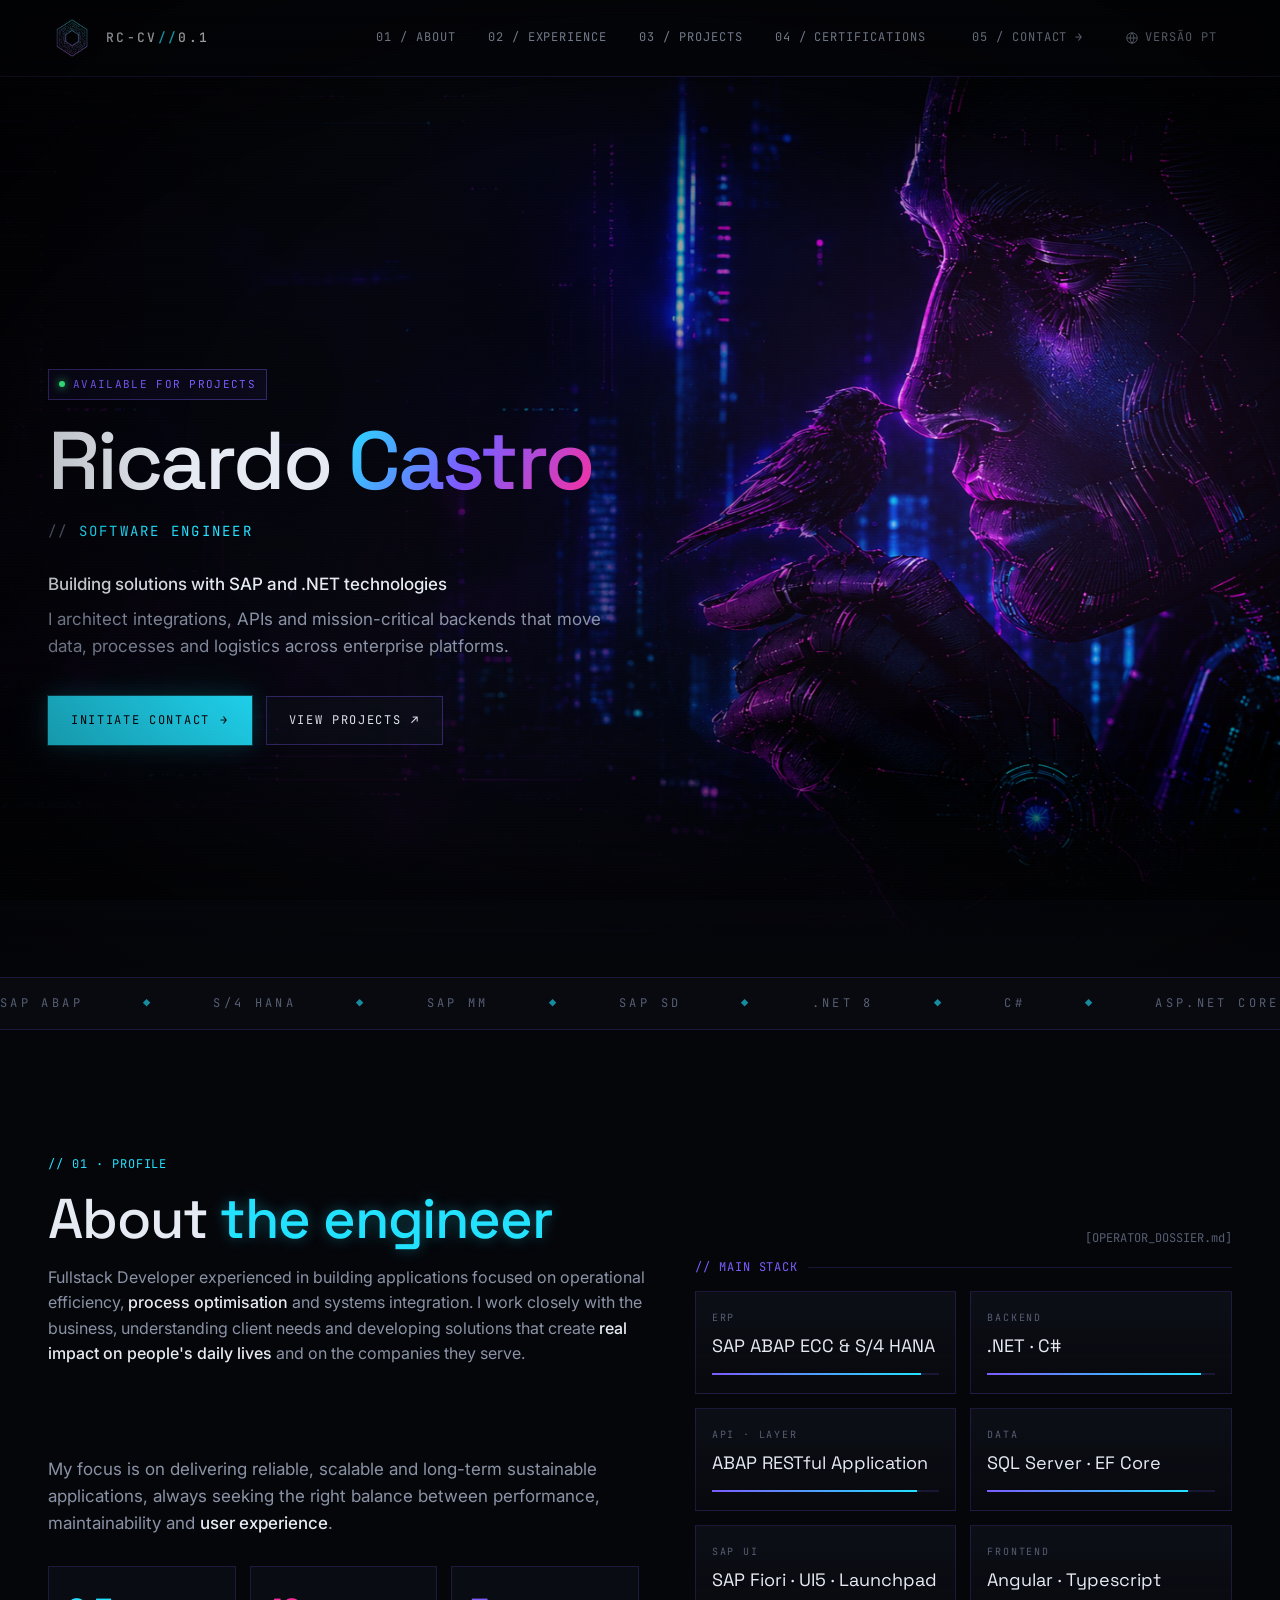
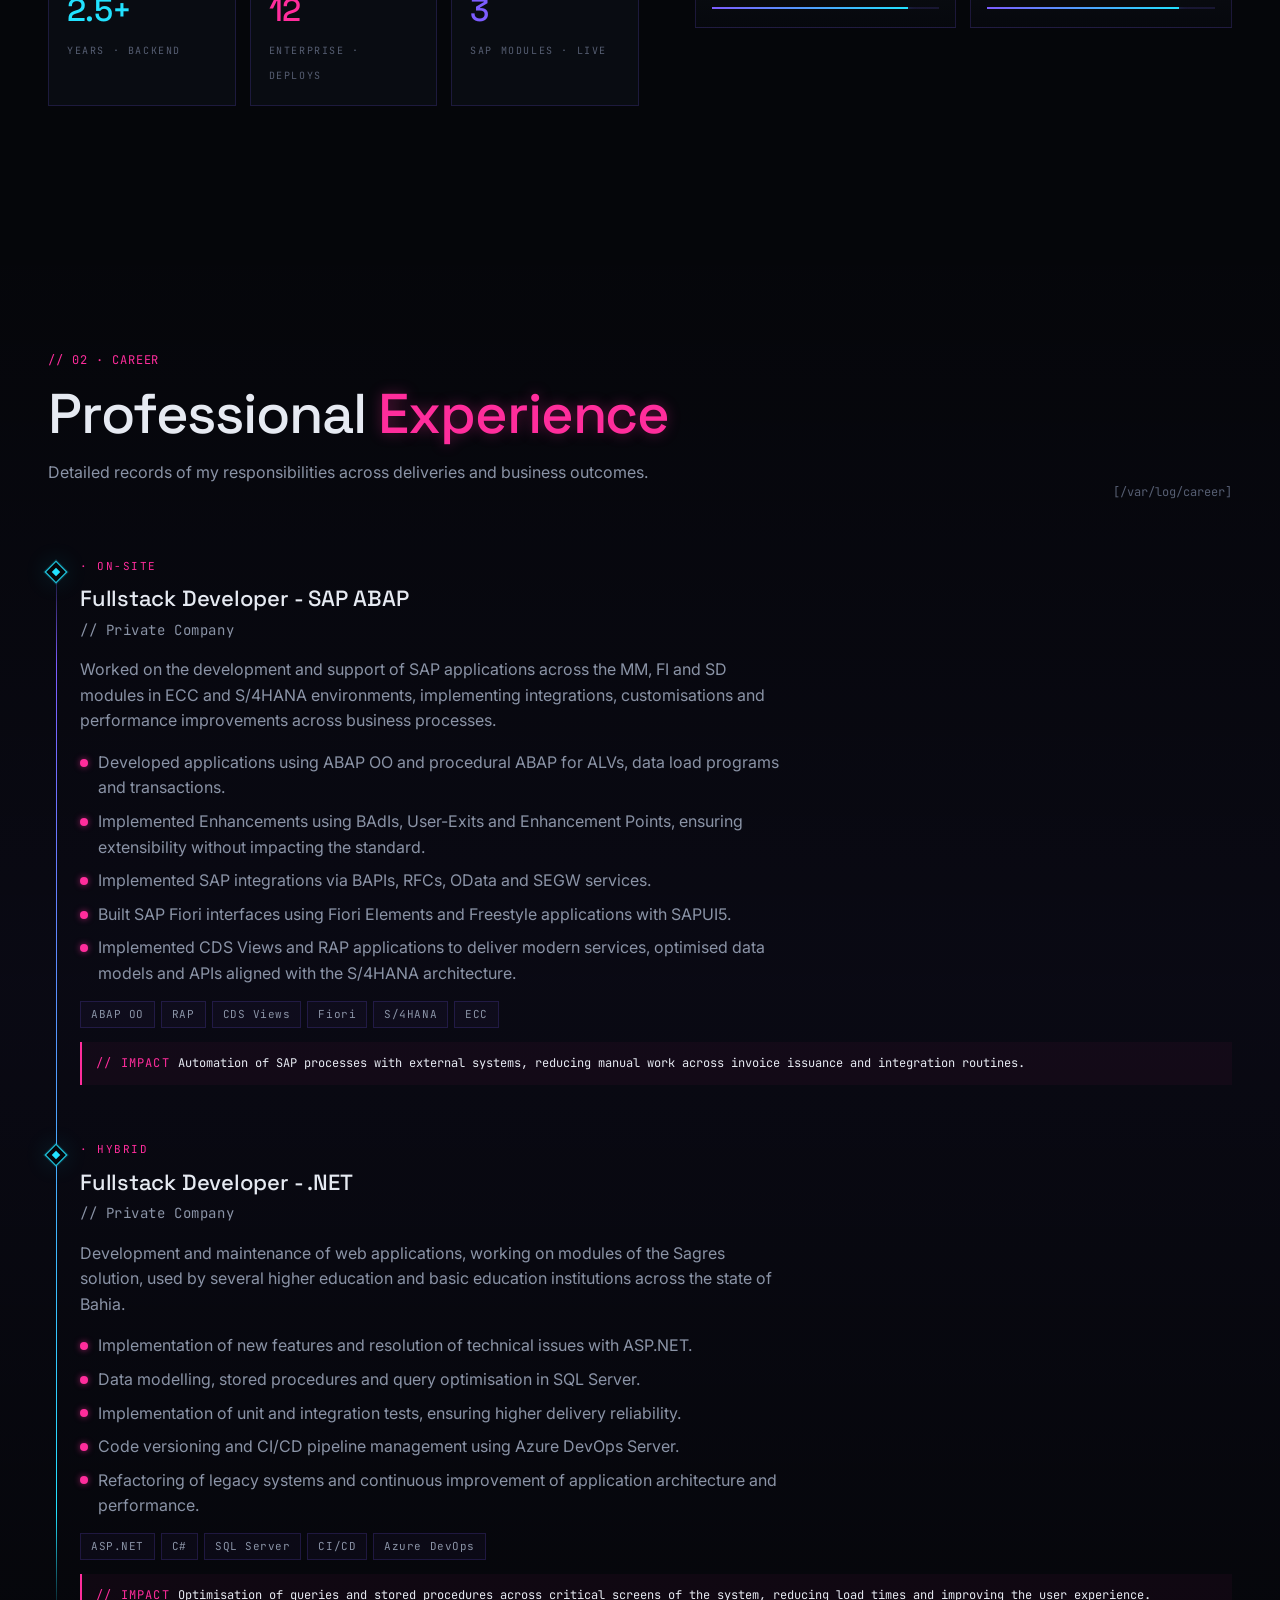
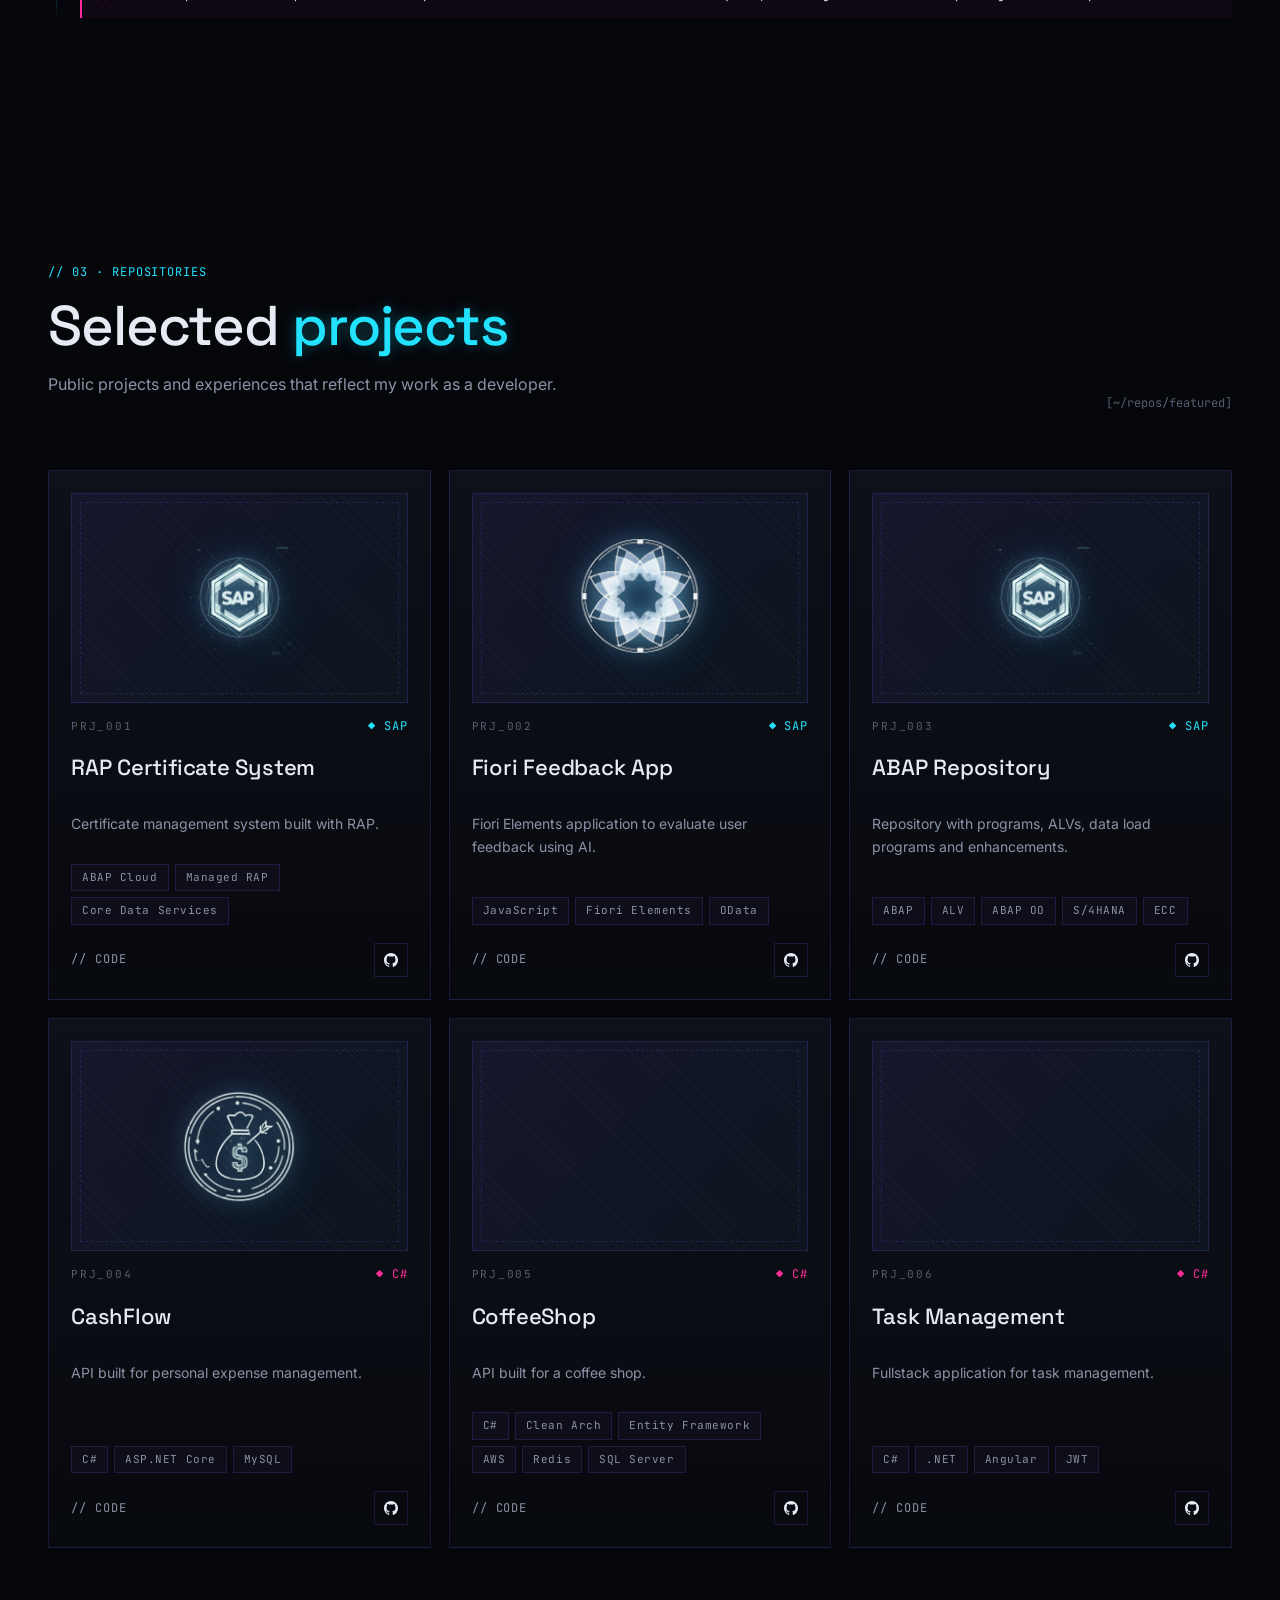
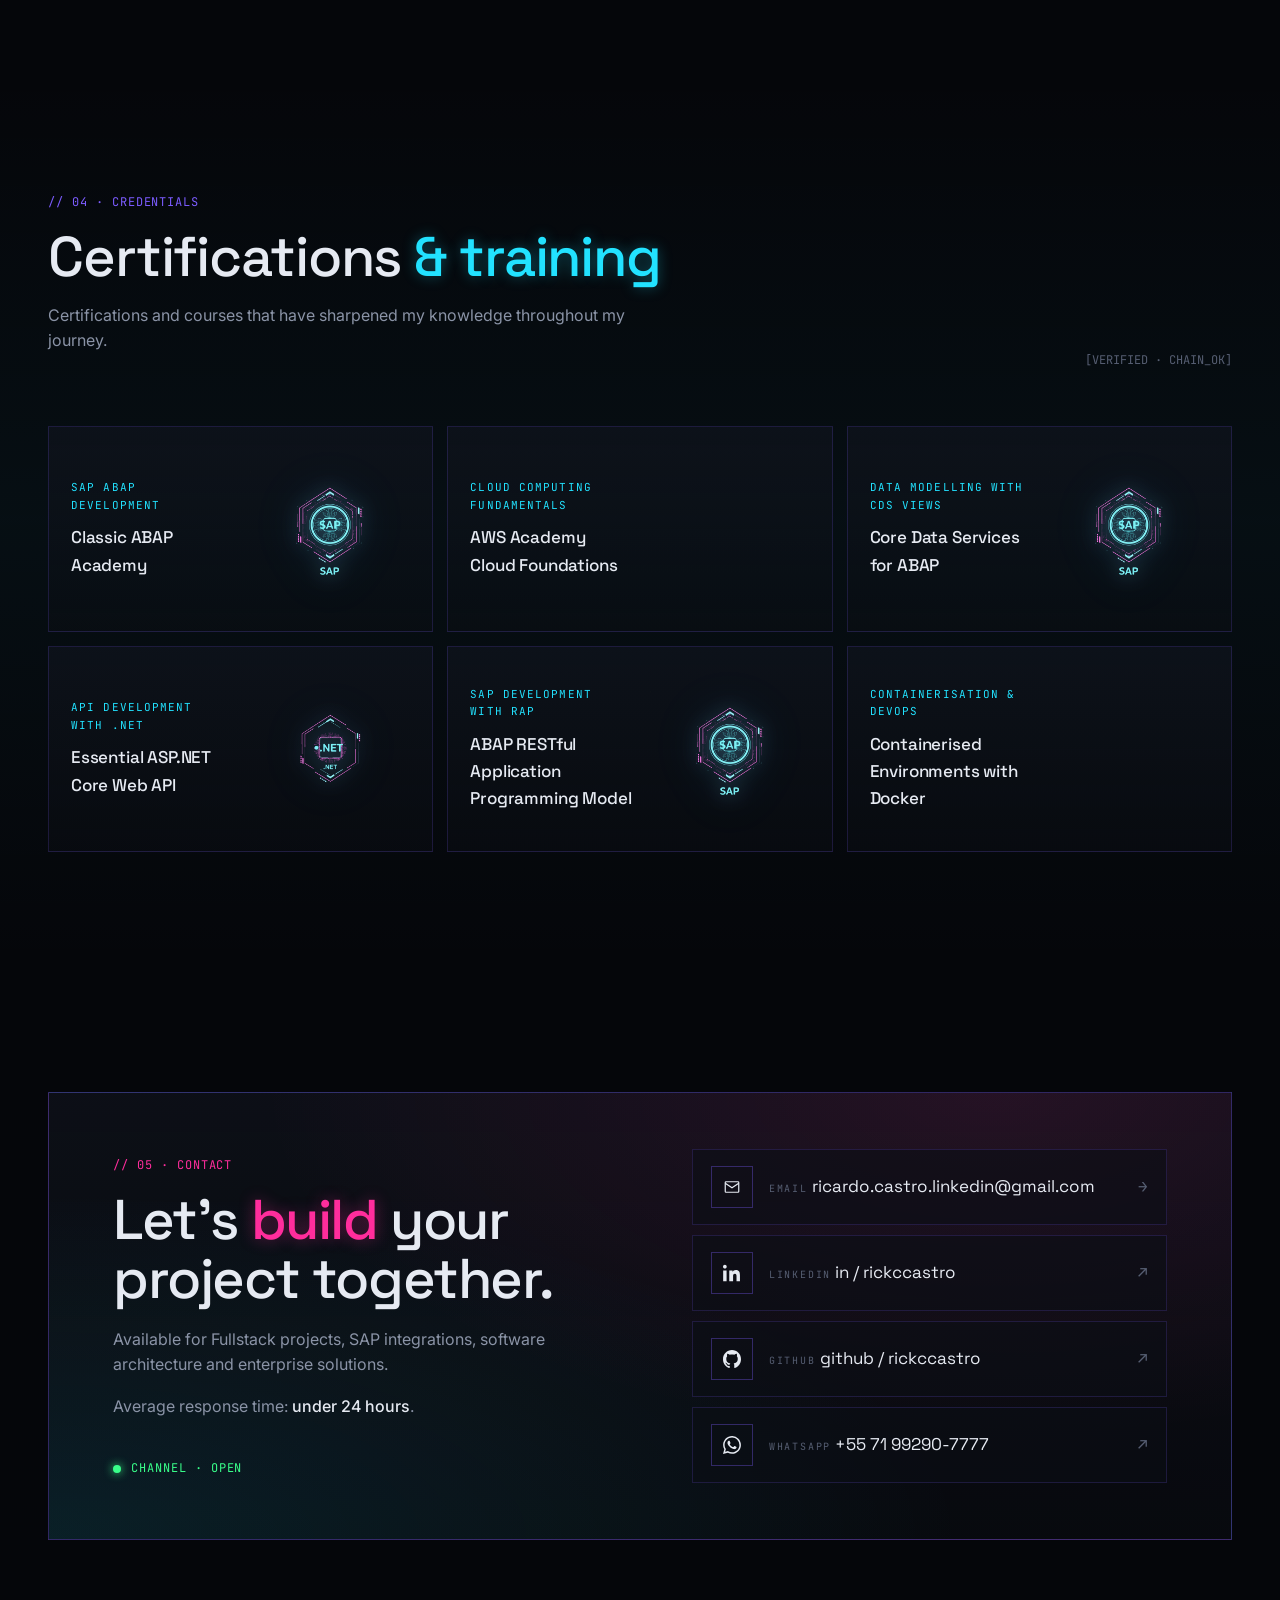
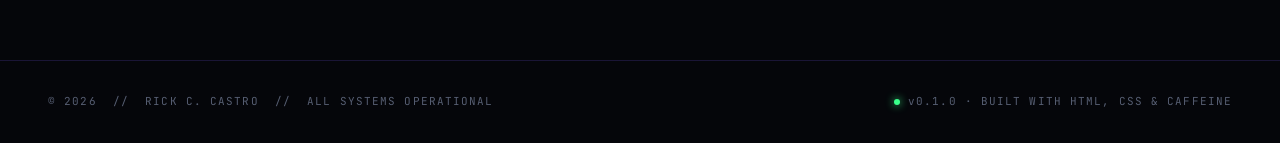
==== index-en.html @ bea8e2df "feat: novo curriculo com thema cyber" ====
<!doctype html>
<html lang="en">
  <head>
    <meta charset="utf-8" />
    <meta
      name="viewport"
      content="width=device-width, initial-scale=1, viewport-fit=cover"
    />
    <title>Ricardo Castro</title>
    <meta
      name="description"
      content="Software Engineer specialised in SAP systems and .NET projects"
    />

    <link rel="preconnect" href="https://fonts.googleapis.com" />
    <link rel="preconnect" href="https://fonts.gstatic.com" crossorigin />
    <link
      href="https://fonts.googleapis.com/css2?family=Space+Grotesk:wght@300;400;500;600;700&family=JetBrains+Mono:wght@300;400;500;600&family=Inter:wght@300;400;500;600&display=swap"
      rel="stylesheet"
    />

    <link rel="stylesheet" href="styles.css" />
  </head>
  <body>
    <!-- ========== BOOT OVERLAY ========== -->
    <div class="boot" id="boot" aria-hidden="true">
      <div class="boot__box">
        <div>
          SYS // INITIALISING TERMINAL
          <span style="color: var(--green)">●</span>
        </div>
        <div class="boot__bar"></div>
        <div class="boot__lines">
          <div><span>OK</span> &nbsp; loading runtime…</div>
          <div><span>OK</span> &nbsp; mounting interface…</div>
          <div><span>OK</span> &nbsp; ready.</div>
        </div>
      </div>
    </div>

    <!-- ========== NAV ========== -->
    <header class="nav" id="nav">
      <div class="container nav__inner">
        <a href="#top" class="logo" aria-label="Home">
          <span class="logo__mark" aria-hidden="true"></span>
          <span class="logo__text">RC-CV<em>//</em>0.1</span>
        </a>
        <nav class="nav__links" aria-label="Primary">
          <a href="#about">01 / About</a>
          <a href="#experience">02 / Experience</a>
          <a href="#projects">03 / Projects</a>
          <a href="#certifications">04 / Certifications</a>
          <a href="#contact" class="nav__cta">05 / Contact →</a>
          <a href="index-pt.html" class="nav__lang" aria-label="Mudar para Português" title="Mudar para Português">
            <svg viewBox="0 0 24 24" aria-hidden="true"><circle cx="12" cy="12" r="9"/><path d="M3 12h18M12 3a14 14 0 0 1 0 18M12 3a14 14 0 0 0 0 18"/></svg>
            Versão PT
          </a>
        </nav>
        <button
          class="nav__burger"
          id="burger"
          aria-label="Menu"
          aria-expanded="false"
        >
          <span></span><span></span><span></span>
        </button>
      </div>
      <div class="container nav__mobile" id="navMobile">
        <a href="#about">01 / About</a>
        <a href="#experience">02 / Experience</a>
        <a href="#projects">03 / Projects</a>
        <a href="#certifications">04 / Certifications</a>
        <a href="#contact">05 / Contact</a>
        <a href="index-pt.html" class="nav__lang" aria-label="Mudar para Português">
          <svg viewBox="0 0 24 24" aria-hidden="true"><circle cx="12" cy="12" r="9"/><path d="M3 12h18M12 3a14 14 0 0 1 0 18M12 3a14 14 0 0 0 0 18"/></svg>
          Versão PT
        </a>
      </div>
    </header>

    <a id="top"></a>

    <!-- ========== HERO ========== -->
    <section class="hero" aria-label="Intro">
      <div class="hero__bg" aria-hidden="true">
        <div class="hero__image"></div>
        <div class="hero__tint"></div>
        <div class="hero__overlay"></div>
        <div class="hero__noise"></div>
        <div class="hero__vignette"></div>
        <div class="particles" id="particles"></div>
      </div>
      <div class="container hero__inner">
        <div class="reveal in hero__text">
          <span class="hero__badge"
            ><span class="dot"></span> AVAILABLE FOR PROJECTS</span
          >
          <h1>
            <span class="l1">Ricardo</span> <span class="accent">Castro</span>
            <!-- <span class="l2">_</span> -->
          </h1>
          <div class="hero__role">Software Engineer</div>
          <p class="hero__slogan">
            <strong>Building solutions with SAP and .NET technologies</strong>
            I architect integrations, APIs and mission-critical backends that
            move data, processes and logistics across enterprise platforms.
          </p>
          <div class="cta-row">
            <a class="btn btn--primary" href="#contact">
              Initiate Contact <span class="arrow">→</span>
            </a>
            <a class="btn btn--ghost" href="#projects">
              View Projects <span class="arrow">↗</span>
            </a>
          </div>
        </div>

        <div class="reveal in hero__hud-col" style="transition-delay: 0.15s">
          <div class="hud" aria-hidden="true">
            <div class="hud__frame">
              <div class="hud__avatar">
                <img
                  class="photo"
                  src="assets/cyborg.png"
                  alt=""
                  loading="eager"
                  decoding="async"
                />
                <div class="scan"></div>
                <div class="label">// SUBJECT-ID · 0x4A21</div>
              </div>
            </div>
            <div class="hud__corners"><i></i><i></i><i></i><i></i></div>
            <div class="hud__ticks">
              <i></i><i></i><i></i><i></i><i></i><i></i><i></i><i></i>
            </div>
            <div class="hud__readout">
              <div><b>06+</b><span class="mono">YEARS · EXP</span></div>
              <div><b>40+</b><span class="mono">DEPLOYS</span></div>
              <div><b>99.9%</b><span class="mono">UPTIME</span></div>
            </div>
          </div>
        </div>
      </div>
    </section>

    <!-- ========== MARQUEE ========== -->
    <div class="marquee" aria-hidden="true">
      <div class="marquee__track">
        <span>SAP ABAP</span><span>S/4 HANA</span><span>SAP MM</span
        ><span>SAP SD</span><span>.NET 8</span><span>C#</span
        ><span>ASP.NET CORE</span><span>ENTITY FRAMEWORK</span
        ><span>REST · SOAP · OData</span><span>AZURE</span
        ><span>SQL SERVER</span><span>RABBITMQ</span><span>DOCKER</span>
        <span>SAP ABAP</span><span>S/4 HANA</span><span>SAP MM</span
        ><span>SAP SD</span><span>.NET 8</span><span>C#</span
        ><span>ASP.NET CORE</span><span>ENTITY FRAMEWORK</span
        ><span>REST · SOAP · OData</span><span>AZURE</span
        ><span>SQL SERVER</span><span>RABBITMQ</span><span>DOCKER</span>
      </div>
    </div>

    <!-- ========== ABOUT ========== -->
    <section id="about" aria-labelledby="about-h">
      <div class="container">
        <div class="section-head reveal">
          <div>
            <span class="mono cyan">// 01 · Profile</span>
            <h2 class="section-title" id="about-h">
              About <span class="gl">the engineer</span>
            </h2>
            <p class="section-sub">
              Fullstack Developer experienced in building applications focused
              on operational efficiency,
              <strong style="color: var(--ink); font-weight: 500"
                >process optimisation</strong
              >
              and systems integration. I work closely with the business,
              understanding client needs and developing solutions that create
              <strong style="color: var(--ink); font-weight: 500"
                >real impact on people's daily lives</strong
              >
              and on the companies they serve.
            </p>
          </div>
        </div>

        <div class="about__grid">
          <div class="reveal">
            <div class="about">
              <p>
                My focus is on delivering reliable, scalable and long-term
                sustainable applications, always seeking the right balance
                between performance, maintainability and
                <strong>user experience</strong>.
              </p>
            </div>
            <div class="metrics" role="list">
              <div class="metric" role="listitem">
                <b>2.5+</b><span>YEARS · BACKEND</span>
              </div>
              <div class="metric" role="listitem">
                <b>12</b><span>ENTERPRISE · DEPLOYS</span>
              </div>
              <div class="metric" role="listitem">
                <b>3</b><span>SAP MODULES · LIVE</span>
              </div>
            </div>
          </div>

          <div class="reveal stack-lift" style="transition-delay: 0.1s">
            <div class="id">[OPERATOR_DOSSIER.md]</div>
            <div
              style="
                display: flex;
                align-items: center;
                gap: 10px;
                margin-bottom: 14px;
              "
            >
              <span class="mono violet">// MAIN STACK</span>
              <span
                style="flex: 1; height: 1px; background: var(--line)"
              ></span>
            </div>
            <div class="stack">
              <div class="stack__item">
                <div class="stack__cat">ERP</div>
                <div class="stack__name">SAP ABAP ECC & S/4 HANA</div>
                <div class="stack__bar" style="--lvl: 92%"></div>
              </div>
              <div class="stack__item">
                <div class="stack__cat">Backend</div>
                <div class="stack__name">.NET · C#</div>
                <div class="stack__bar" style="--lvl: 94%"></div>
              </div>
              <div class="stack__item">
                <div class="stack__cat">API · LAYER</div>
                <div class="stack__name">ABAP RESTful Application</div>
                <div class="stack__bar" style="--lvl: 90%"></div>
              </div>
              <div class="stack__item">
                <div class="stack__cat">DATA</div>
                <div class="stack__name">SQL Server · EF Core</div>
                <div class="stack__bar" style="--lvl: 88%"></div>
              </div>
              <div class="stack__item">
                <div class="stack__cat">SAP UI</div>
                <div class="stack__name">SAP Fiori · UI5 · Launchpad</div>
                <div class="stack__bar" style="--lvl: 86%"></div>
              </div>
              <div class="stack__item">
                <div class="stack__cat">Frontend</div>
                <div class="stack__name">Angular · Typescript</div>
                <div class="stack__bar" style="--lvl: 84%"></div>
              </div>
            </div>
          </div>
        </div>
      </div>
    </section>

    <!-- ========== EXPERIENCE ========== -->
    <section
      id="experience"
      aria-labelledby="exp-h"
      style="
        background: linear-gradient(
          180deg,
          rgba(11, 14, 20, 0),
          rgba(124, 92, 255, 0.04),
          rgba(11, 14, 20, 0)
        );
      "
    >
      <div class="container">
        <div class="section-head reveal">
          <div>
            <span class="mono mag">// 02 · Career</span>
            <h2 class="section-title" id="exp-h">
              Professional <span class="gm">Experience</span>
            </h2>
            <p class="section-sub">
              Detailed records of my responsibilities across deliveries and
              business outcomes.
            </p>
          </div>
          <div class="id">[/var/log/career]</div>
        </div>

        <div class="timeline">
          <article class="tl-item reveal">
            <div class="tl-meta">· On-site</div>
            <h3 class="tl-title">Fullstack Developer - SAP ABAP</h3>
            <div class="tl-company">// Private Company</div>

            <div class="tl-body">
              <p>
                Worked on the development and support of SAP applications
                across the MM, FI and SD modules in ECC and S/4HANA
                environments, implementing integrations, customisations and
                performance improvements across business processes.
              </p>

              <ul>
                <li>
                  Developed applications using ABAP OO and procedural ABAP for
                  ALVs, data load programs and transactions.
                </li>
                <li>
                  Implemented Enhancements using BAdIs, User-Exits and
                  Enhancement Points, ensuring extensibility without impacting
                  the standard.
                </li>

                <li>
                  Implemented SAP integrations via BAPIs, RFCs, OData and SEGW
                  services.
                </li>

                <li>
                  Built SAP Fiori interfaces using Fiori Elements and Freestyle
                  applications with SAPUI5.
                </li>

                <li>
                  Implemented CDS Views and RAP applications to deliver modern
                  services, optimised data models and APIs aligned with the
                  S/4HANA architecture.
                </li>
              </ul>
            </div>

            <div class="tags">
              <span class="tag">ABAP OO</span>
              <span class="tag">RAP</span>
              <span class="tag">CDS Views</span>
              <span class="tag">Fiori</span>
              <span class="tag">S/4HANA</span>
              <span class="tag">ECC</span>
            </div>

            <div class="tl-impact">
              Automation of SAP processes with external systems, reducing
              manual work across invoice issuance and integration routines.
            </div>
          </article>

          <article class="tl-item reveal">
            <div class="tl-meta">· Hybrid</div>
            <h3 class="tl-title">Fullstack Developer - .NET</h3>
            <div class="tl-company">// Private Company</div>

            <div class="tl-body">
              <p>
                Development and maintenance of web applications, working on
                modules of the Sagres solution, used by several higher
                education and basic education institutions across the state of
                Bahia.
              </p>

              <ul>
                <li>Implementation of new features and resolution of technical issues with ASP.NET.</li>

                <li>
                  Data modelling, stored procedures and query optimisation in
                  SQL Server.
                </li>

                <li>
                  Implementation of unit and integration tests, ensuring higher
                  delivery reliability.
                </li>

                <li>
                  Code versioning and CI/CD pipeline management using Azure
                  DevOps Server.
                </li>

                <li>
                  Refactoring of legacy systems and continuous improvement of
                  application architecture and performance.
                </li>
              </ul>
            </div>

            <div class="tags">
              <span class="tag">ASP.NET</span>
              <span class="tag">C#</span>
              <span class="tag">SQL Server</span>
              <span class="tag">CI/CD</span>
              <span class="tag">Azure DevOps</span>
            </div>

            <div class="tl-impact">
              Optimisation of queries and stored procedures across critical
              screens of the system, reducing load times and improving the user
              experience.
            </div>
          </article>
        </div>
      </div>
    </section>

    <!-- ========== PROJECTS ========== -->
    <section id="projects" aria-labelledby="proj-h">
      <div class="container">
        <div class="section-head reveal">
          <div>
            <span class="mono cyan">// 03 · Repositories</span>
            <h2 class="section-title" id="proj-h">
              Selected <span class="gl">projects</span>
            </h2>
            <p class="section-sub">
              Public projects and experiences that reflect my work as a developer.
            </p>
          </div>
          <div class="id">[~/repos/featured]</div>
        </div>

        <div class="projects__grid">
          <article class="card reveal">
            <div class="card__preview">
              <img
                class="card__preview-img"
                src="assets/sap-icon.png"
                alt=""
                loading="lazy"
                decoding="async"
              />
            </div>
            <div
              style="
                display: flex;
                align-items: center;
                justify-content: space-between;
              "
            >
              <span class="card__no">PRJ_001</span>
              <span class="mono cyan">◆ SAP</span>
            </div>
            <h3 class="card__title">RAP Certificate System</h3>
            <p class="card__body">
              Certificate management system built with RAP.
            </p>
            <div class="tags">
              <span class="tag">ABAP Cloud</span
              ><span class="tag">Managed RAP</span
              ><span class="tag">Core Data Services</span>
            </div>
            <div class="card__foot">
              <span class="mono">// code</span>
              <div class="card__links">
                <a class="iconlink" href="#" aria-label="GitHub" rel="noopener">
                  <svg
                    viewBox="0 0 24 24"
                    fill="currentColor"
                    aria-hidden="true"
                  >
                    <path
                      d="M12 0C5.37 0 0 5.5 0 12.27c0 5.42 3.44 10.02 8.21 11.65.6.12.82-.27.82-.6 0-.29-.01-1.07-.02-2.1-3.34.74-4.05-1.63-4.05-1.63-.54-1.4-1.34-1.78-1.34-1.78-1.09-.77.08-.75.08-.75 1.21.09 1.85 1.27 1.85 1.27 1.08 1.88 2.82 1.34 3.51 1.02.11-.8.42-1.34.76-1.65-2.67-.31-5.47-1.36-5.47-6.06 0-1.34.47-2.43 1.24-3.29-.12-.31-.54-1.56.12-3.26 0 0 1.01-.33 3.3 1.26.96-.27 1.99-.4 3.01-.41 1.02.01 2.05.14 3.01.41 2.29-1.59 3.3-1.26 3.3-1.26.66 1.7.24 2.95.12 3.26.77.86 1.24 1.95 1.24 3.29 0 4.71-2.81 5.75-5.48 6.05.43.38.81 1.12.81 2.26 0 1.63-.01 2.94-.01 3.34 0 .33.22.72.83.6C20.56 22.29 24 17.69 24 12.27 24 5.5 18.63 0 12 0z"
                    />
                  </svg>
                </a>
              </div>
            </div>
          </article>

          <article class="card reveal" style="transition-delay: 0.05s">
            <div class="card__preview">
              <img
                class="card__preview-img"
                src="assets/fiori-icon.png"
                alt=""
                loading="lazy"
                decoding="async"
              />
            </div>
            <div
              style="
                display: flex;
                align-items: center;
                justify-content: space-between;
              "
            >
              <span class="card__no">PRJ_002</span>
              <span class="mono cyan">◆ SAP</span>
            </div>
            <h3 class="card__title">Fiori Feedback App</h3>
            <p class="card__body">
              Fiori Elements application to evaluate user feedback using AI.
            </p>
            <div class="tags">
              <span class="tag">JavaScript</span
              ><span class="tag">Fiori Elements</span
              ><span class="tag">OData</span>
            </div>
            <div class="card__foot">
              <span class="mono">// code</span>
              <div class="card__links">
                <a class="iconlink" href="#" aria-label="GitHub" rel="noopener">
                  <svg
                    viewBox="0 0 24 24"
                    fill="currentColor"
                    aria-hidden="true"
                  >
                    <path
                      d="M12 0C5.37 0 0 5.5 0 12.27c0 5.42 3.44 10.02 8.21 11.65.6.12.82-.27.82-.6 0-.29-.01-1.07-.02-2.1-3.34.74-4.05-1.63-4.05-1.63-.54-1.4-1.34-1.78-1.34-1.78-1.09-.77.08-.75.08-.75 1.21.09 1.85 1.27 1.85 1.27 1.08 1.88 2.82 1.34 3.51 1.02.11-.8.42-1.34.76-1.65-2.67-.31-5.47-1.36-5.47-6.06 0-1.34.47-2.43 1.24-3.29-.12-.31-.54-1.56.12-3.26 0 0 1.01-.33 3.3 1.26.96-.27 1.99-.4 3.01-.41 1.02.01 2.05.14 3.01.41 2.29-1.59 3.3-1.26 3.3-1.26.66 1.7.24 2.95.12 3.26.77.86 1.24 1.95 1.24 3.29 0 4.71-2.81 5.75-5.48 6.05.43.38.81 1.12.81 2.26 0 1.63-.01 2.94-.01 3.34 0 .33.22.72.83.6C20.56 22.29 24 17.69 24 12.27 24 5.5 18.63 0 12 0z"
                    />
                  </svg>
                </a>
              </div>
            </div>
          </article>

          <article class="card reveal" style="transition-delay: 0.1s">
            <div class="card__preview">
              <img
                class="card__preview-img"
                src="assets/sap-icon.png"
                alt=""
                loading="lazy"
                decoding="async"
              />
            </div>
            <div
              style="
                display: flex;
                align-items: center;
                justify-content: space-between;
              "
            >
              <span class="card__no">PRJ_003</span>
              <span class="mono cyan">◆ SAP</span>
            </div>
            <h3 class="card__title">ABAP Repository</h3>
            <p class="card__body">
              Repository with programs, ALVs, data load programs and
              enhancements.
            </p>
            <div class="tags">
              <span class="tag">ABAP</span><span class="tag">ALV</span
              ><span class="tag">ABAP OO</span><span class="tag">S/4HANA</span
              ><span class="tag">ECC</span>
            </div>
            <div class="card__foot">
              <span class="mono">// code</span>
              <div class="card__links">
                <a class="iconlink" href="#" aria-label="GitHub" rel="noopener">
                  <svg
                    viewBox="0 0 24 24"
                    fill="currentColor"
                    aria-hidden="true"
                  >
                    <path
                      d="M12 0C5.37 0 0 5.5 0 12.27c0 5.42 3.44 10.02 8.21 11.65.6.12.82-.27.82-.6 0-.29-.01-1.07-.02-2.1-3.34.74-4.05-1.63-4.05-1.63-.54-1.4-1.34-1.78-1.34-1.78-1.09-.77.08-.75.08-.75 1.21.09 1.85 1.27 1.85 1.27 1.08 1.88 2.82 1.34 3.51 1.02.11-.8.42-1.34.76-1.65-2.67-.31-5.47-1.36-5.47-6.06 0-1.34.47-2.43 1.24-3.29-.12-.31-.54-1.56.12-3.26 0 0 1.01-.33 3.3 1.26.96-.27 1.99-.4 3.01-.41 1.02.01 2.05.14 3.01.41 2.29-1.59 3.3-1.26 3.3-1.26.66 1.7.24 2.95.12 3.26.77.86 1.24 1.95 1.24 3.29 0 4.71-2.81 5.75-5.48 6.05.43.38.81 1.12.81 2.26 0 1.63-.01 2.94-.01 3.34 0 .33.22.72.83.6C20.56 22.29 24 17.69 24 12.27 24 5.5 18.63 0 12 0z"
                    />
                  </svg>
                </a>
              </div>
            </div>
          </article>

          <article class="card reveal">
            <div class="card__preview">
              <img
                class="card__preview-img"
                src="assets/money-icon.png"
                alt=""
                loading="lazy"
                decoding="async"
              />
            </div>
            <div
              style="
                display: flex;
                align-items: center;
                justify-content: space-between;
              "
            >
              <span class="card__no">PRJ_004</span>
              <span class="mono mag">◆ C#</span>
            </div>
            <h3 class="card__title">CashFlow</h3>
            <p class="card__body">
              API built for personal expense management.
            </p>
            <div class="tags">
              <span class="tag">C#</span><span class="tag">ASP.NET Core</span
              ><span class="tag">MySQL</span>
            </div>
            <div class="card__foot">
              <span class="mono">// code</span>
              <div class="card__links">
                <a class="iconlink" href="#" aria-label="GitHub" rel="noopener">
                  <svg
                    viewBox="0 0 24 24"
                    fill="currentColor"
                    aria-hidden="true"
                  >
                    <path
                      d="M12 0C5.37 0 0 5.5 0 12.27c0 5.42 3.44 10.02 8.21 11.65.6.12.82-.27.82-.6 0-.29-.01-1.07-.02-2.1-3.34.74-4.05-1.63-4.05-1.63-.54-1.4-1.34-1.78-1.34-1.78-1.09-.77.08-.75.08-.75 1.21.09 1.85 1.27 1.85 1.27 1.08 1.88 2.82 1.34 3.51 1.02.11-.8.42-1.34.76-1.65-2.67-.31-5.47-1.36-5.47-6.06 0-1.34.47-2.43 1.24-3.29-.12-.31-.54-1.56.12-3.26 0 0 1.01-.33 3.3 1.26.96-.27 1.99-.4 3.01-.41 1.02.01 2.05.14 3.01.41 2.29-1.59 3.3-1.26 3.3-1.26.66 1.7.24 2.95.12 3.26.77.86 1.24 1.95 1.24 3.29 0 4.71-2.81 5.75-5.48 6.05.43.38.81 1.12.81 2.26 0 1.63-.01 2.94-.01 3.34 0 .33.22.72.83.6C20.56 22.29 24 17.69 24 12.27 24 5.5 18.63 0 12 0z"
                    />
                  </svg>
                </a>
              </div>
            </div>
          </article>

          <article class="card reveal" style="transition-delay: 0.05s">
            <div class="card__preview">
              <img
                class="card__preview-img"
                src="assets/coffee-icon.png"
                alt=""
                loading="lazy"
                decoding="async"
              />
            </div>
            <div
              style="
                display: flex;
                align-items: center;
                justify-content: space-between;
              "
            >
              <span class="card__no">PRJ_005</span>
              <span class="mono mag">◆ C#</span>
            </div>
            <h3 class="card__title">CoffeeShop</h3>
            <p class="card__body">API built for a coffee shop.</p>
            <div class="tags">
              <span class="tag">C#</span><span class="tag">Clean Arch</span
              ><span class="tag">Entity Framework</span
              ><span class="tag">AWS</span><span class="tag">Redis</span
              ><span class="tag">SQL Server</span>
            </div>
            <div class="card__foot">
              <span class="mono">// code</span>
              <div class="card__links">
                <a class="iconlink" href="#" aria-label="GitHub" rel="noopener">
                  <svg
                    viewBox="0 0 24 24"
                    fill="currentColor"
                    aria-hidden="true"
                  >
                    <path
                      d="M12 0C5.37 0 0 5.5 0 12.27c0 5.42 3.44 10.02 8.21 11.65.6.12.82-.27.82-.6 0-.29-.01-1.07-.02-2.1-3.34.74-4.05-1.63-4.05-1.63-.54-1.4-1.34-1.78-1.34-1.78-1.09-.77.08-.75.08-.75 1.21.09 1.85 1.27 1.85 1.27 1.08 1.88 2.82 1.34 3.51 1.02.11-.8.42-1.34.76-1.65-2.67-.31-5.47-1.36-5.47-6.06 0-1.34.47-2.43 1.24-3.29-.12-.31-.54-1.56.12-3.26 0 0 1.01-.33 3.3 1.26.96-.27 1.99-.4 3.01-.41 1.02.01 2.05.14 3.01.41 2.29-1.59 3.3-1.26 3.3-1.26.66 1.7.24 2.95.12 3.26.77.86 1.24 1.95 1.24 3.29 0 4.71-2.81 5.75-5.48 6.05.43.38.81 1.12.81 2.26 0 1.63-.01 2.94-.01 3.34 0 .33.22.72.83.6C20.56 22.29 24 17.69 24 12.27 24 5.5 18.63 0 12 0z"
                    />
                  </svg>
                </a>
              </div>
            </div>
          </article>

          <article class="card reveal" style="transition-delay: 0.1s">
            <div class="card__preview">
              <img
                class="card__preview-img"
                src="assets/task-icon.png"
                alt=""
                loading="lazy"
                decoding="async"
              />
            </div>
            <div
              style="
                display: flex;
                align-items: center;
                justify-content: space-between;
              "
            >
              <span class="card__no">PRJ_006</span>
              <span class="mono mag">◆ C#</span>
            </div>
            <h3 class="card__title">Task Management</h3>
            <p class="card__body">
              Fullstack application for task management.
            </p>
            <div class="tags">
              <span class="tag">C#</span><span class="tag">.NET</span
              ><span class="tag">Angular</span><span class="tag">JWT</span>
            </div>
            <div class="card__foot">
              <span class="mono">// code</span>
              <div class="card__links">
                <a class="iconlink" href="#" aria-label="GitHub" rel="noopener">
                  <svg
                    viewBox="0 0 24 24"
                    fill="currentColor"
                    aria-hidden="true"
                  >
                    <path
                      d="M12 0C5.37 0 0 5.5 0 12.27c0 5.42 3.44 10.02 8.21 11.65.6.12.82-.27.82-.6 0-.29-.01-1.07-.02-2.1-3.34.74-4.05-1.63-4.05-1.63-.54-1.4-1.34-1.78-1.34-1.78-1.09-.77.08-.75.08-.75 1.21.09 1.85 1.27 1.85 1.27 1.08 1.88 2.82 1.34 3.51 1.02.11-.8.42-1.34.76-1.65-2.67-.31-5.47-1.36-5.47-6.06 0-1.34.47-2.43 1.24-3.29-.12-.31-.54-1.56.12-3.26 0 0 1.01-.33 3.3 1.26.96-.27 1.99-.4 3.01-.41 1.02.01 2.05.14 3.01.41 2.29-1.59 3.3-1.26 3.3-1.26.66 1.7.24 2.95.12 3.26.77.86 1.24 1.95 1.24 3.29 0 4.71-2.81 5.75-5.48 6.05.43.38.81 1.12.81 2.26 0 1.63-.01 2.94-.01 3.34 0 .33.22.72.83.6C20.56 22.29 24 17.69 24 12.27 24 5.5 18.63 0 12 0z"
                    />
                  </svg>
                </a>
              </div>
            </div>
          </article>
        </div>
      </div>
    </section>

    <!-- ========== CERTIFICATIONS ========== -->
    <section
      id="certifications"
      aria-labelledby="cert-h"
      style="
        background: linear-gradient(
          180deg,
          rgba(11, 14, 20, 0),
          rgba(34, 226, 255, 0.04),
          rgba(11, 14, 20, 0)
        );
      "
    >
      <div class="container">
        <div class="section-head reveal">
          <div>
            <span class="mono violet">// 04 · Credentials</span>
            <h2 class="section-title" id="cert-h">
              Certifications <span class="gl">&amp; training</span>
            </h2>
            <p class="section-sub">
              Certifications and courses that have sharpened my knowledge
              throughout my journey.
            </p>
          </div>
          <div class="id">[VERIFIED · CHAIN_OK]</div>
        </div>

        <div class="certs__grid">
          <div class="cert reveal">
            <div class="cert__seal cert__seal--img" aria-hidden="true">
              <img
                src="assets/cert-sap.png"
                alt=""
                loading="lazy"
                decoding="async"
              />
            </div>
            <div class="cert__issuer">SAP ABAP Development</div>
            <h3 class="cert__title">Classic ABAP Academy</h3>
          </div>

          <div class="cert reveal" style="transition-delay: 0.05s">
            <div class="cert__seal cert__seal--img" aria-hidden="true">
              <img
                src="assets/cert-aws.png"
                alt=""
                loading="lazy"
                decoding="async"
              />
            </div>
            <div class="cert__issuer">Cloud Computing Fundamentals</div>
            <h3 class="cert__title">AWS Academy Cloud Foundations</h3>
          </div>

          <div class="cert reveal" style="transition-delay: 0.1s">
            <div class="cert__seal cert__seal--img" aria-hidden="true">
              <img
                src="assets/cert-sap.png"
                alt=""
                loading="lazy"
                decoding="async"
              />
            </div>
            <div class="cert__issuer">Data Modelling with CDS Views</div>
            <h3 class="cert__title">Core Data Services for ABAP</h3>
          </div>

          <div class="cert reveal">
            <div class="cert__seal cert__seal--img" aria-hidden="true">
              <img
                src="assets/cert-net.png"
                alt=""
                loading="lazy"
                decoding="async"
              />
            </div>
            <div class="cert__issuer">API Development with .NET</div>
            <h3 class="cert__title">Essential ASP.NET Core Web API</h3>
          </div>

          <div class="cert reveal" style="transition-delay: 0.05s">
            <div class="cert__seal cert__seal--img" aria-hidden="true">
              <img
                src="assets/cert-sap.png"
                alt=""
                loading="lazy"
                decoding="async"
              />
            </div>
            <div class="cert__issuer">SAP Development with RAP</div>
            <h3 class="cert__title">
              ABAP RESTful Application Programming Model
            </h3>
          </div>

          <div class="cert reveal" style="transition-delay: 0.1s">
            <div class="cert__seal cert__seal--img" aria-hidden="true">
              <img
                src="assets/cert-docker.png"
                alt=""
                loading="lazy"
                decoding="async"
              />
            </div>
            <div class="cert__issuer">Containerisation & DevOps</div>
            <h3 class="cert__title">Containerised Environments with Docker</h3>
          </div>
        </div>
      </div>
    </section>

    <!-- ========== CONTACT ========== -->
    <section id="contact" class="contact" aria-labelledby="cnt-h">
      <div class="container reveal">
        <div class="contact__wrap">
          <span class="corner-tl"></span><span class="corner-br"></span>
          <div class="contact__grid">
            <div>
              <span class="mono mag">// 05 · Contact</span>
              <h2 id="cnt-h" style="margin-top: 14px">
                Let's <span class="accent">build</span> your project together.
              </h2>
              <p
                style="color: var(--ink-dim); max-width: 46ch; margin-top: 18px"
              >
                Available for Fullstack projects, SAP integrations, software
                architecture and enterprise solutions.
              </p>
              <p
                style="color: var(--ink-dim); max-width: 46ch; margin-top: 8px"
              >
                Average response time:
                <strong style="color: var(--ink); font-weight: 500"
                  >under 24 hours</strong
                >.
              </p>
              <div
                style="
                  margin-top: 24px;
                  display: inline-flex;
                  align-items: center;
                  gap: 10px;
                "
              >
                <span
                  style="
                    width: 8px;
                    height: 8px;
                    border-radius: 50%;
                    background: var(--green);
                    box-shadow: 0 0 10px var(--green);
                  "
                ></span>
                <span class="mono green">CHANNEL · OPEN</span>
              </div>
            </div>

            <div class="channels" role="list">
              <a
                class="channel"
                href="mailto:ricardo.castro.linkedin@gmail.com"
                role="listitem"
              >
                <span class="channel__icon" aria-hidden="true">
                  <svg
                    viewBox="0 0 24 24"
                    fill="none"
                    stroke="currentColor"
                    stroke-width="1.6"
                  >
                    <rect x="3" y="5" width="18" height="14" rx="1" />
                    <path d="M3 7l9 6 9-6" />
                  </svg>
                </span>
                <span class="channel__meta">
                  <span class="channel__label">Email</span>
                  <span class="channel__value"
                    >ricardo.castro.linkedin@gmail.com</span
                  >
                </span>
                <span class="channel__arrow">→</span>
              </a>
              <a
                class="channel"
                href="https://www.linkedin.com/in/rickccastro"
                target="_blank"
                rel="noopener"
                role="listitem"
              >
                <span class="channel__icon" aria-hidden="true">
                  <svg viewBox="0 0 24 24" fill="currentColor">
                    <path
                      d="M4.98 3.5C4.98 4.88 3.87 6 2.5 6S0 4.88 0 3.5 1.12 1 2.5 1s2.48 1.12 2.48 2.5zM.22 8.5h4.56V23H.22V8.5zM8.34 8.5h4.37v1.98h.06c.61-1.15 2.1-2.36 4.33-2.36 4.63 0 5.49 3.05 5.49 7.01V23h-4.56v-6.43c0-1.53-.03-3.5-2.13-3.5-2.13 0-2.46 1.66-2.46 3.39V23H8.34V8.5z"
                    />
                  </svg>
                </span>
                <span class="channel__meta">
                  <span class="channel__label">LinkedIn</span>
                  <span class="channel__value">in / rickccastro</span>
                </span>
                <span class="channel__arrow">↗</span>
              </a>
              <a
                class="channel"
                href="https://github.com/Rickccastro"
                target="_blank"
                rel="noopener"
                role="listitem"
              >
                <span class="channel__icon" aria-hidden="true">
                  <svg viewBox="0 0 24 24" fill="currentColor">
                    <path
                      d="M12 0C5.37 0 0 5.5 0 12.27c0 5.42 3.44 10.02 8.21 11.65.6.12.82-.27.82-.6 0-.29-.01-1.07-.02-2.1-3.34.74-4.05-1.63-4.05-1.63-.54-1.4-1.34-1.78-1.34-1.78-1.09-.77.08-.75.08-.75 1.21.09 1.85 1.27 1.85 1.27 1.08 1.88 2.82 1.34 3.51 1.02.11-.8.42-1.34.76-1.65-2.67-.31-5.47-1.36-5.47-6.06 0-1.34.47-2.43 1.24-3.29-.12-.31-.54-1.56.12-3.26 0 0 1.01-.33 3.3 1.26.96-.27 1.99-.4 3.01-.41 1.02.01 2.05.14 3.01.41 2.29-1.59 3.3-1.26 3.3-1.26.66 1.7.24 2.95.12 3.26.77.86 1.24 1.95 1.24 3.29 0 4.71-2.81 5.75-5.48 6.05.43.38.81 1.12.81 2.26 0 1.63-.01 2.94-.01 3.34 0 .33.22.72.83.6C20.56 22.29 24 17.69 24 12.27 24 5.5 18.63 0 12 0z"
                    />
                  </svg>
                </span>
                <span class="channel__meta">
                  <span class="channel__label">GitHub</span>
                  <span class="channel__value">github / rickccastro</span>
                </span>
                <span class="channel__arrow">↗</span>
              </a>
              <a
                class="channel"
                href="https://wa.me/7192907777"
                target="_blank"
                rel="noopener"
                role="listitem"
              >
                <span class="channel__icon" aria-hidden="true">
                  <svg viewBox="0 0 24 24" fill="currentColor">
                    <path
                      d="M20.5 3.5A11.4 11.4 0 0012.04 0C5.5 0 .15 5.3.15 11.85c0 2.08.55 4.1 1.6 5.9L0 24l6.4-1.68a11.9 11.9 0 005.63 1.43h.01c6.54 0 11.89-5.3 11.89-11.85 0-3.17-1.23-6.15-3.43-8.4zM12.04 21.7h-.01a9.86 9.86 0 01-5.02-1.37l-.36-.21-3.8 1 1.02-3.7-.24-.38a9.83 9.83 0 01-1.5-5.2c0-5.43 4.44-9.86 9.9-9.86 2.64 0 5.12 1.03 6.99 2.9a9.8 9.8 0 012.9 6.97c0 5.44-4.44 9.85-9.9 9.85zm5.43-7.38c-.3-.15-1.76-.86-2.03-.96-.27-.1-.47-.15-.67.15-.2.3-.77.96-.94 1.15-.17.2-.35.22-.65.08-.3-.15-1.25-.46-2.39-1.47-.88-.78-1.48-1.75-1.66-2.04-.17-.3-.02-.46.13-.6.13-.13.3-.35.45-.52.15-.18.2-.3.3-.5.1-.2.05-.37-.02-.52-.07-.15-.67-1.6-.92-2.2-.24-.58-.49-.5-.67-.5h-.57c-.2 0-.52.07-.79.37-.27.3-1.04 1-1.04 2.45s1.07 2.85 1.21 3.05c.15.2 2.1 3.18 5.08 4.46.71.3 1.26.49 1.69.62.71.22 1.36.19 1.87.12.57-.08 1.76-.71 2-1.4.24-.69.24-1.27.17-1.4-.07-.13-.27-.2-.57-.35z"
                    />
                  </svg>
                </span>
                <span class="channel__meta">
                  <span class="channel__label">WhatsApp</span>
                  <span class="channel__value">+55 71 99290-7777</span>
                </span>
                <span class="channel__arrow">↗</span>
              </a>
            </div>
          </div>
        </div>
      </div>
    </section>

    <!-- ========== FOOTER ========== -->
    <footer class="footer">
      <div class="container footer__inner">
        <div>
          © <span id="year"></span> &nbsp;//&nbsp; RICK&nbsp;C.&nbsp;CASTRO
          &nbsp;//&nbsp; ALL SYSTEMS OPERATIONAL
        </div>
        <div class="footer__status">
          <span class="dot"></span> v0.1.0 · BUILT WITH HTML, CSS &amp; CAFFEINE
        </div>
      </div>
    </footer>

    <script src="script.js"></script>
  </body>
</html>
---- styles.css ----
/* ---------- TOKENS ---------- */
:root {
  --bg-0: #05060A;
  --bg-1: #0B0E14;
  --bg-2: #11151F;
  --line: rgba(124, 92, 255, 0.18);
  --line-strong: rgba(124, 92, 255, 0.35);
  --ink: #E6EAF2;
  --ink-dim: #8A93A6;
  --ink-mute: #565E72;
  --cyan: #22E2FF;
  --magenta: #FF2D9C;
  --violet: #7C5CFF;
  --green: #39FF8A;
  --amber: #FFC857;

  --shadow-glow-cyan: 0 0 0 1px rgba(34,226,255,.25), 0 0 24px rgba(34,226,255,.18), 0 0 60px rgba(34,226,255,.08);
  --shadow-glow-magenta: 0 0 0 1px rgba(255,45,156,.25), 0 0 24px rgba(255,45,156,.18), 0 0 60px rgba(255,45,156,.08);
  --shadow-glow-violet: 0 0 0 1px rgba(124,92,255,.30), 0 0 28px rgba(124,92,255,.18), 0 0 64px rgba(124,92,255,.10);

  --r-sm: 4px;
  --r-md: 10px;
  --r-lg: 18px;

  --ff-display: "Space Grotesk", system-ui, sans-serif;
  --ff-mono: "JetBrains Mono", ui-monospace, monospace;
  --ff-body: "Inter", system-ui, sans-serif;
}

/* ---------- RESET ---------- */
*, *::before, *::after { box-sizing: border-box; }
html, body { margin: 0; padding: 0; }
html { scroll-behavior: smooth; }
body {
  background: var(--bg-0);
  color: var(--ink);
  font-family: var(--ff-body);
  font-size: 16px;
  line-height: 1.6;
  -webkit-font-smoothing: antialiased;
  text-rendering: optimizeLegibility;
  overflow-x: hidden;
}
img { max-width: 100%; display: block; }
a { color: inherit; text-decoration: none; }
button { font: inherit; color: inherit; background: none; border: 0; cursor: pointer; }
h1, h2, h3, h4 { font-family: var(--ff-display); font-weight: 500; letter-spacing: -0.01em; margin: 0; }
:focus-visible { outline: 2px solid var(--cyan); outline-offset: 3px; border-radius: 2px; }

/* ---------- GLOBAL EFFECTS ---------- */
/* scanlines */
body::before {
  content: "";
  position: fixed;
  inset: 0;
  pointer-events: none;
  z-index: 200;
  background: repeating-linear-gradient(
    to bottom,
    rgba(255,255,255,0.012) 0,
    rgba(255,255,255,0.012) 1px,
    transparent 1px,
    transparent 3px
  );
  mix-blend-mode: overlay;
}
/* vignette */
body::after {
  content: "";
  position: fixed;
  inset: 0;
  pointer-events: none;
  z-index: 199;
  background: radial-gradient(ellipse at center, transparent 50%, rgba(0,0,0,0.55) 100%);
}

/* ---------- LOADING OVERLAY ---------- */
.boot {
  position: fixed; inset: 0; z-index: 1000;
  background: var(--bg-0);
  display: grid; place-items: center;
  font-family: var(--ff-mono); font-size: 12px;
  color: var(--cyan);
  transition: opacity .6s ease;
}
.boot.done { opacity: 0; pointer-events: none; }
.boot__box {
  width: min(420px, 80vw);
  border: 1px solid var(--line-strong);
  padding: 22px 24px;
  background: rgba(11,14,20,0.6);
  backdrop-filter: blur(6px);
}
.boot__bar { height: 2px; margin-top: 14px; background: rgba(34,226,255,0.12); position: relative; overflow: hidden; }
.boot__bar::before {
  content: ""; position: absolute; inset: 0; width: 0%;
  background: linear-gradient(90deg, var(--cyan), var(--violet), var(--magenta));
  animation: bootbar 1.4s ease forwards;
  box-shadow: 0 0 12px rgba(34,226,255,.6);
}
@keyframes bootbar { from { width: 0; } to { width: 100%; } }
.boot__lines { color: var(--ink-dim); margin-top: 12px; line-height: 1.7; }
.boot__lines span { color: var(--green); }

/* ---------- LAYOUT ---------- */
.container { width: min(1240px, calc(100% - 96px)); margin: 0 auto; }
@media (max-width: 880px) { .container { width: calc(100% - 48px); } }
@media (max-width: 480px) { .container { width: calc(100% - 32px); } }
section { position: relative; padding: 120px 0; }
@media (max-width: 720px) { section { padding: 80px 0; } }

/* corner-bracket panel motif */
.panel { position: relative; border: 1px solid var(--line); background: linear-gradient(180deg, rgba(17,21,31,0.6), rgba(11,14,20,0.4)); }
.panel::before, .panel::after,
.panel > .corner-tl, .panel > .corner-br {
  content: ""; position: absolute; width: 12px; height: 12px;
  border-color: var(--cyan); border-style: solid; border-width: 0;
  pointer-events: none;
}
.panel::before { top: -1px; left: -1px; border-top-width: 1px; border-left-width: 1px; }
.panel::after  { top: -1px; right: -1px; border-top-width: 1px; border-right-width: 1px; }
.panel > .corner-tl { bottom: -1px; left: -1px; top: auto; border-bottom-width: 1px; border-left-width: 1px; }
.panel > .corner-br { bottom: -1px; right: -1px; top: auto; border-bottom-width: 1px; border-right-width: 1px; }

/* mono-label */
.mono { font-family: var(--ff-mono); font-size: 12px; letter-spacing: 0.08em; text-transform: uppercase; color: var(--ink-dim); }
.mono.cyan { color: var(--cyan); }
.mono.mag { color: var(--magenta); }
.mono.green { color: var(--green); }
.mono.violet { color: var(--violet); }

.section-title {
  font-size: clamp(34px, 4.6vw, 56px);
  line-height: 1.05;
  letter-spacing: -0.02em;
  font-weight: 500;
  margin: 14px 0 8px;
}
.section-title .gl { color: var(--cyan); text-shadow: 0 0 14px rgba(34,226,255,0.35); }
.section-title .gm { color: var(--magenta); text-shadow: 0 0 14px rgba(255,45,156,0.35); }
.section-sub { color: var(--ink-dim); max-width: 60ch; }
.section-head { display: flex; align-items: flex-end; justify-content: space-between; gap: 24px; margin-bottom: 56px; flex-wrap: wrap; }
.section-head .id { font-family: var(--ff-mono); color: var(--ink-mute); font-size: 12px; }

/* ---------- NAV ---------- */
.nav {
 /* position: fixed; top: 0; left: 0; right: 0; z-index: 100;*/
  backdrop-filter: blur(14px);
  background: rgba(5,6,10,0.55);
  border-bottom: 1px solid var(--line);
  transition: transform .35s ease, background .3s ease;
}
.nav__inner { display: flex; align-items: center; justify-content: space-between; padding: 14px 0; }
.logo { display: flex; align-items: center; gap: 10px; font-family: var(--ff-mono); font-weight: 500; letter-spacing: 0.05em; }
.logo__mark {
  width: 48px; height: 48px;
  background: url("assets/icone principal.png") center / contain no-repeat;
}
.logo__text { font-size: 13px; letter-spacing: 0.18em; }
.logo__text em { color: var(--cyan); font-style: normal; }

.nav__links { display: flex; gap: 2px; align-items: center; }
.nav__links a {
  font-family: var(--ff-mono); font-size: 12px; letter-spacing: 0.08em;
  color: var(--ink-dim);
  padding: 10px 14px;
  border: 1px solid transparent;
  transition: color .2s, border-color .2s, background .2s;
  text-transform: uppercase;
}
.nav__links a:hover { color: var(--ink); border-color: var(--line); background: rgba(124,92,255,0.05); }
.nav__cta {
  border: 1px solid var(--cyan);
  color: var(--cyan);
  padding: 10px 16px;
  font-family: var(--ff-mono); font-size: 12px; letter-spacing: 0.1em;
  text-transform: uppercase;
  margin-left: 14px;
  transition: all .2s;
  position: relative;
}
.nav__cta:hover { background: var(--cyan); color: var(--bg-0); box-shadow: var(--shadow-glow-cyan); }
.nav__lang {
  border: 1px solid var(--magenta);
  color: var(--magenta);
  padding: 10px 14px;
  font-family: var(--ff-mono); font-size: 12px; letter-spacing: 0.12em;
  text-transform: uppercase;
  margin-left: 10px;
  transition: all .2s;
  display: inline-flex; align-items: center; gap: 6px;
}
.nav__lang:hover { background: var(--magenta); color: var(--bg-0); box-shadow: var(--shadow-glow-magenta); }
.nav__lang svg { width: 14px; height: 14px; stroke: currentColor; fill: none; stroke-width: 1.5; }
.nav__burger { display: none; }
@media (max-width: 880px) {
  .nav__links { display: none; }
  .nav__burger { display: inline-flex; gap: 4px; flex-direction: column; padding: 10px; }
  .nav__burger span { width: 22px; height: 1.5px; background: var(--ink); }
}
.nav__mobile {
  display: none;
  flex-direction: column;
  border-top: 1px solid var(--line);
  padding: 14px 0;
}
.nav__mobile.open { display: flex; }
.nav__mobile a {
  padding: 12px 0;
  font-family: var(--ff-mono); font-size: 13px; letter-spacing: 0.08em;
  text-transform: uppercase;
  color: var(--ink-dim);
  border-bottom: 1px dashed var(--line);
}

/* ---------- HERO ---------- */
.hero { padding: 160px 0 100px; min-height: 100vh; display: flex; align-items: center; position: relative; overflow: hidden; isolation: isolate; background: #05060A; }

/* ATMOSPHERIC BACKGROUND LAYERS */
.hero__bg { position: absolute; inset: 0; z-index: 0; overflow: hidden; pointer-events: none; }

/* Layer 1 — full-bleed reference image */
.hero__image {
  position: absolute; inset: 0;
  background-image: url("assets/hero-bg.png");
  background-size: cover;
  background-position: right center;
  background-repeat: no-repeat;
  animation: imgBreath 22s ease-in-out infinite alternate;
  will-change: transform;
}
@keyframes imgBreath {
  0%   { transform: scale(1.02) translateX(0); }
  100% { transform: scale(1.06) translateX(-0.8%); }
}

/* Layer 2 — left-side darken / readability gradient */
.hero__overlay {
  position: absolute; inset: 0;
  background:
    linear-gradient(90deg, rgba(3,3,8,0.92) 0%, rgba(5,6,10,0.78) 30%, rgba(5,6,10,0.35) 55%, rgba(5,6,10,0.0) 75%),
    linear-gradient(180deg, rgba(5,6,10,0.55) 0%, transparent 18%, transparent 78%, rgba(3,3,8,0.85) 100%);
}

/* Layer 3 — color-grade tint to lock into palette */
.hero__tint {
  position: absolute; inset: 0;
  background:
    radial-gradient(ellipse 60% 60% at 80% 40%, rgba(168, 70, 220, 0.18), transparent 65%),
    radial-gradient(ellipse 70% 70% at 20% 80%, rgba(124, 92, 255, 0.10), transparent 65%);
  mix-blend-mode: screen;
  pointer-events: none;
}

/* Layer 4 — subtle film noise */
.hero__noise {
  position: absolute; inset: 0;
  background-image: url("data:image/svg+xml;utf8,<svg xmlns='http://www.w3.org/2000/svg' width='240' height='240'><filter id='n'><feTurbulence type='fractalNoise' baseFrequency='0.9' numOctaves='2' stitchTiles='stitch'/><feColorMatrix values='0 0 0 0 1  0 0 0 0 1  0 0 0 0 1  0 0 0 0.6 0'/></filter><rect width='100%' height='100%' filter='url(%23n)'/></svg>");
  opacity: 0.06;
  mix-blend-mode: overlay;
  pointer-events: none;
}

/* Layer 5 — bottom fade for section transition */
.hero__vignette {
  position: absolute; inset: 0;
  background:
    radial-gradient(ellipse 100% 90% at 50% 50%, transparent 55%, rgba(0,0,0,0.4) 100%),
    linear-gradient(180deg, transparent 70%, var(--bg-0) 100%);
}

/* Layer 6 — particles (kept very subtle) */
.particles { position: absolute; inset: 0; z-index: 1; pointer-events: none; }
.particles span {
  position: absolute; width: 2px; height: 2px; border-radius: 50%;
  background: var(--cyan); box-shadow: 0 0 6px var(--cyan);
  animation: floaty linear infinite;
  opacity: 0.5;
  filter: blur(0.3px);
}
@keyframes floaty {
  0%   { transform: translateY(0) translateX(0); opacity: 0; }
  10%  { opacity: 0.6; }
  90%  { opacity: 0.6; }
  100% { transform: translateY(-110vh) translateX(30px); opacity: 0; }
}

.hero__inner { position: relative; z-index: 2; display: grid; grid-template-columns: minmax(0, 1fr); align-items: center; width: 100%; }
.hero__inner > .hero__text { max-width: 640px; padding-left: 48px; }
@media (max-width: 880px) { .hero__inner > .hero__text { padding-left: 24px; } }
@media (max-width: 480px) { .hero__inner > .hero__text { padding-left: 0; } }
/* hide the right-side HUD — character lives in the background now */
.hero__inner > .hero__hud-col { display: none; }

.hero__badge { display: inline-flex; align-items: center; gap: 8px; padding: 6px 10px; border: 1px solid var(--line-strong); background: rgba(124,92,255,0.06); font-family: var(--ff-mono); font-size: 11px; letter-spacing: 0.12em; text-transform: uppercase; color: var(--violet); }
.hero__badge .dot { width: 6px; height: 6px; border-radius: 50%; background: var(--green); box-shadow: 0 0 8px var(--green); animation: blink 2s infinite; }
@keyframes blink { 0%,100% { opacity: 1; } 50% { opacity: 0.3; } }

.hero h1 {
  font-size: clamp(40px, 6.4vw, 84px);
  line-height: 1;
  font-weight: 500;
  letter-spacing: -0.035em;
  margin: 20px 0 18px;
  white-space: nowrap;
}
@media (max-width: 980px) { .hero h1 { white-space: normal; } }
.hero h1 .l1 { color: var(--ink); }
.hero h1 .l2 { color: var(--ink-dim); }
.hero h1 .accent {
  background: linear-gradient(120deg, var(--cyan) 0%, var(--violet) 50%, var(--magenta) 100%);
  -webkit-background-clip: text; background-clip: text; color: transparent;
  position: relative;
}
.hero__role { font-family: var(--ff-mono); font-size: 14px; letter-spacing: 0.16em; text-transform: uppercase; color: var(--cyan); margin-top: 8px; }
.hero__role::before { content: "// "; color: var(--ink-mute); }

.hero__slogan { color: var(--ink-dim); max-width: 52ch; font-size: 17px; margin: 28px 0 36px; }
.hero__slogan strong { display: block; margin-bottom: 8px; color: var(--ink); font-weight: 500; }

.cta-row { display: flex; gap: 14px; flex-wrap: wrap; }
.btn {
  position: relative; display: inline-flex; align-items: center; gap: 10px;
  padding: 14px 22px;
  font-family: var(--ff-mono); font-size: 12px; letter-spacing: 0.14em; text-transform: uppercase;
  border: 1px solid;
  transition: transform .2s, box-shadow .2s, background .2s, color .2s;
}
.btn .arrow { transition: transform .2s; }
.btn:hover .arrow { transform: translateX(4px); }
.btn--primary { background: var(--cyan); color: var(--bg-0); border-color: var(--cyan); box-shadow: var(--shadow-glow-cyan); }
.btn--primary:hover { background: #66ECFF; box-shadow: 0 0 0 1px var(--cyan), 0 0 30px rgba(34,226,255,.6); }
.btn--ghost { color: var(--ink); border-color: var(--line-strong); background: rgba(17,21,31,0.4); }
.btn--ghost:hover { border-color: var(--magenta); color: var(--magenta); box-shadow: var(--shadow-glow-magenta); }

/* IMAGE-INTEGRATED HUD */
.hud {
  position: relative;
  aspect-ratio: 1 / 1.25;
  max-width: 480px;
  margin-left: auto;
}
/* outer halo bleed — sits BEHIND the frame to bloom into background */
.hud::before {
  content: "";
  position: absolute; inset: -18%;
  background:
    radial-gradient(ellipse 60% 60% at 50% 40%, rgba(255, 45, 156, 0.28), transparent 65%),
    radial-gradient(ellipse 70% 70% at 45% 55%, rgba(168, 70, 220, 0.30), transparent 70%),
    radial-gradient(ellipse 50% 50% at 55% 70%, rgba(34, 178, 255, 0.10), transparent 70%);
  filter: blur(40px);
  z-index: 0;
  animation: haloPulse 9s ease-in-out infinite alternate;
  pointer-events: none;
}
@keyframes haloPulse {
  0%   { opacity: 0.75; transform: scale(1); }
  100% { opacity: 1; transform: scale(1.06); }
}

.hud__frame {
  position: absolute; inset: 0;
  border: 1px solid var(--line-strong);
  background: linear-gradient(180deg, rgba(11,14,20,0.4), rgba(5,6,10,0.7));
  overflow: hidden;
  z-index: 1;
  box-shadow:
    inset 0 0 60px rgba(168, 70, 220, 0.15),
    inset 0 0 120px rgba(0, 0, 0, 0.6);
}

.hud__avatar {
  position: absolute; inset: 14px; border: 1px solid var(--line);
  overflow: hidden;
  background: #05060A;
}
/* the actual image */
.hud__avatar .photo {
  position: absolute; inset: 0;
  width: 100%; height: 100%;
  object-fit: cover;
  object-position: 55% 40%;
  filter: contrast(1.05) saturate(1.05);
  animation: photoBreath 14s ease-in-out infinite alternate;
  will-change: transform;
}
@keyframes photoBreath {
  0%   { transform: scale(1.02); }
  100% { transform: scale(1.07); }
}
/* gradient blend into background on left edge so it doesn't look pasted */
.hud__avatar::before {
  content: ""; position: absolute; inset: 0; z-index: 2;
  background:
    linear-gradient(90deg, rgba(5,6,10,0.55) 0%, rgba(5,6,10,0.0) 25%, rgba(5,6,10,0.0) 75%, rgba(5,6,10,0.35) 100%),
    linear-gradient(180deg, rgba(5,6,10,0.4) 0%, transparent 18%, transparent 80%, rgba(5,6,10,0.55) 100%);
  pointer-events: none;
}
/* subtle color-grade overlay tying image to background palette */
.hud__avatar::after {
  content: ""; position: absolute; inset: 0; z-index: 3;
  background:
    radial-gradient(ellipse 60% 60% at 70% 30%, rgba(255, 45, 156, 0.12), transparent 70%),
    radial-gradient(ellipse 60% 60% at 20% 80%, rgba(34, 178, 255, 0.08), transparent 70%);
  mix-blend-mode: screen;
  pointer-events: none;
}

.hud__avatar .label {
  position: absolute; bottom: 14px; left: 14px; z-index: 5;
  font-family: var(--ff-mono); font-size: 10px; letter-spacing: 0.2em; color: rgba(230, 234, 242, 0.7);
  background: rgba(5,6,10,0.45);
  padding: 4px 8px;
  border: 1px solid rgba(124,92,255,0.25);
  backdrop-filter: blur(4px);
}
.hud__avatar .scan {
  position: absolute; left: 0; right: 0; height: 1px;
  background: linear-gradient(90deg, transparent, rgba(255, 45, 156, 0.8), transparent);
  box-shadow: 0 0 16px rgba(255, 45, 156, 0.6);
  animation: scan 6s linear infinite;
  top: 0;
  z-index: 4;
}
@keyframes scan {
  0%   { top: 0%; opacity: 0; }
  10%  { opacity: 1; }
  90%  { opacity: 1; }
  100% { top: 100%; opacity: 0; }
}

.hud__corners > i {
  position: absolute; width: 22px; height: 22px;
  border-color: var(--magenta); border-style: solid; border-width: 0;
  z-index: 6;
}
.hud__corners > i:nth-child(1) { top: -1px; left: -1px; border-top-width: 1.5px; border-left-width: 1.5px; }
.hud__corners > i:nth-child(2) { top: -1px; right: -1px; border-top-width: 1.5px; border-right-width: 1.5px; }
.hud__corners > i:nth-child(3) { bottom: -1px; left: -1px; border-bottom-width: 1.5px; border-left-width: 1.5px; }
.hud__corners > i:nth-child(4) { bottom: -1px; right: -1px; border-bottom-width: 1.5px; border-right-width: 1.5px; box-shadow: 0 0 14px rgba(255, 45, 156, 0.5); }

.hud__ticks { position: absolute; right: -38px; top: 10%; bottom: 10%; width: 30px; }
.hud__ticks i { position: absolute; right: 0; height: 1px; background: var(--line-strong); }
.hud__ticks i:nth-child(1) { width: 30px; top: 0%; }
.hud__ticks i:nth-child(2) { width: 20px; top: 14%; }
.hud__ticks i:nth-child(3) { width: 26px; top: 28%; background: var(--cyan); box-shadow: 0 0 6px var(--cyan); }
.hud__ticks i:nth-child(4) { width: 14px; top: 42%; }
.hud__ticks i:nth-child(5) { width: 22px; top: 56%; }
.hud__ticks i:nth-child(6) { width: 16px; top: 70%; }
.hud__ticks i:nth-child(7) { width: 28px; top: 84%; background: var(--magenta); box-shadow: 0 0 6px var(--magenta); }
.hud__ticks i:nth-child(8) { width: 18px; top: 98%; }
@media (max-width: 980px) { .hud__ticks { display: none; } .hud { margin: 0 auto; } }

.hud__readout {
  position: absolute; left: -2px; bottom: -68px;
  width: 100%; padding: 12px 14px;
  border: 1px solid var(--line-strong);
  background: rgba(11,14,20,0.75);
  backdrop-filter: blur(10px);
  font-family: var(--ff-mono); font-size: 11px; color: var(--ink-dim);
  display: grid; grid-template-columns: 1fr 1fr 1fr; gap: 12px;
  z-index: 5;
  box-shadow: 0 12px 40px rgba(0,0,0,0.5);
}
.hud__readout div b { display: block; font-weight: 500; color: var(--magenta); letter-spacing: 0.1em; font-size: 16px; font-family: var(--ff-display); text-shadow: 0 0 12px rgba(255,45,156,0.35); }

/* marquee strip */
.marquee {
  border-top: 1px solid var(--line);
  border-bottom: 1px solid var(--line);
  overflow: hidden;
  background: rgba(11,14,20,0.6);
  font-family: var(--ff-mono);
}
.marquee__track { display: flex; gap: 60px; padding: 16px 0; animation: marquee 28s linear infinite; white-space: nowrap; }
.marquee__track span { font-size: 12px; letter-spacing: 0.28em; text-transform: uppercase; color: var(--ink-mute); }
.marquee__track span::after { content: "◆"; color: var(--cyan); margin-left: 60px; opacity: 0.6; }
@keyframes marquee { from { transform: translateX(0); } to { transform: translateX(-50%); } }

/* ---------- ABOUT ---------- */
.about__grid { display: grid; grid-template-columns: 1.1fr 1fr; gap: 56px; align-items: start; }
@media (max-width: 880px) { .about__grid { grid-template-columns: 1fr; gap: 36px; } }
@media (min-width: 881px) { .about__grid > .stack-lift { margin-top: -210px; } }
.stack-lift .id { display: block; text-align: right; font-family: var(--ff-mono); color: var(--ink-mute); font-size: 12px; margin-bottom: 10px; }
.about p { color: var(--ink-dim); font-size: 17px; max-width: 60ch; }
.about p + p { margin-top: 16px; }
.about p strong { color: var(--ink); font-weight: 500; }
.stack { display: grid; grid-template-columns: repeat(2, 1fr); gap: 14px; }
.stack__item {
  padding: 18px 16px;
  border: 1px solid var(--line);
  background: linear-gradient(180deg, rgba(17,21,31,0.6), rgba(11,14,20,0.3));
  position: relative;
  transition: border-color .25s, transform .25s, box-shadow .25s;
}
.stack__item:hover { border-color: var(--cyan); transform: translateY(-2px); box-shadow: var(--shadow-glow-cyan); }
.stack__item:hover .stack__name { color: var(--cyan); }
.stack__cat { font-family: var(--ff-mono); font-size: 10px; letter-spacing: 0.18em; text-transform: uppercase; color: var(--ink-mute); }
.stack__name { font-family: var(--ff-display); font-size: 18px; margin-top: 6px; transition: color .25s; }
.stack__bar { margin-top: 12px; height: 2px; background: rgba(124,92,255,0.15); position: relative; overflow: hidden; }
.stack__bar::before { content: ""; position: absolute; inset: 0; width: var(--lvl, 75%); background: linear-gradient(90deg, var(--violet), var(--cyan)); box-shadow: 0 0 8px rgba(34,226,255,.5); }

.metrics { display: grid; grid-template-columns: repeat(3,1fr); gap: 14px; margin-top: 28px; }
.metric { padding: 18px; border: 1px solid var(--line); background: rgba(17,21,31,0.4); }
.metric b { display: block; font-family: var(--ff-display); font-size: 32px; font-weight: 500; color: var(--ink); letter-spacing: -0.02em; }
.metric span { font-family: var(--ff-mono); font-size: 10px; letter-spacing: 0.16em; text-transform: uppercase; color: var(--ink-mute); }
.metric:nth-child(1) b { color: var(--cyan); }
.metric:nth-child(2) b { color: var(--magenta); }
.metric:nth-child(3) b { color: var(--violet); }

/* ---------- EXPERIENCE ---------- */
.timeline { position: relative; padding-left: 32px; }
.timeline::before {
  content: ""; position: absolute; left: 8px; top: 0; bottom: 0; width: 1px;
  background: linear-gradient(to bottom, transparent, var(--violet) 10%, var(--cyan) 90%, transparent);
}
.tl-item { position: relative; padding-bottom: 56px; }
.tl-item:last-child { padding-bottom: 0; }
.tl-item::before {
  content: ""; position: absolute; left: -32px; top: 6px;
  width: 16px; height: 16px;
  background: var(--bg-0);
  border: 1px solid var(--cyan);
  transform: rotate(45deg);
  box-shadow: var(--shadow-glow-cyan);
}
.tl-item::after {
  content: ""; position: absolute; left: -27px; top: 11px;
  width: 6px; height: 6px;
  background: var(--cyan);
  transform: rotate(45deg);
}
.tl-meta { font-family: var(--ff-mono); font-size: 11px; letter-spacing: 0.14em; text-transform: uppercase; color: var(--magenta); }
.tl-title { font-family: var(--ff-display); font-size: 22px; font-weight: 500; margin: 6px 0 2px; }
.tl-company { color: var(--ink-dim); font-size: 14px; font-family: var(--ff-mono); letter-spacing: 0.04em; }
.tl-body { color: var(--ink-dim); margin: 14px 0 14px; max-width: 70ch; }
.tl-body ul { margin: 0; padding: 0; list-style: none; }
.tl-body li {
  padding-left: 18px;
  position: relative;
  margin: 8px 0;
  list-style: none;
}
.tl-body li::before {
  content: "";
  position: absolute;
  left: 0;
  top: calc((1em * 1.6 - 8px) / 2);
  width: 8px;
  height: 8px;
  border-radius: 50%;
  background: var(--magenta);
  box-shadow: 0 0 6px rgba(255, 45, 156, 0.6);
}
.tags { display: flex; flex-wrap: wrap; gap: 6px; }
.tag {
  padding: 4px 10px;
  border: 1px solid var(--line);
  font-family: var(--ff-mono); font-size: 11px; letter-spacing: 0.05em;
  color: var(--ink-dim);
  background: rgba(124,92,255,0.04);
  transition: all .2s;
}
.tag:hover { color: var(--cyan); border-color: var(--cyan); }
.tl-impact {
  margin-top: 14px;
  padding: 12px 14px;
  border-left: 2px solid var(--magenta);
  background: rgba(255,45,156,0.04);
  font-family: var(--ff-mono); font-size: 12px;
  color: var(--ink);
}
.tl-impact::before { content: "// IMPACT  "; color: var(--magenta); letter-spacing: 0.1em; }

/* ---------- PROJECTS ---------- */
.projects__grid { display: grid; grid-template-columns: repeat(3, 1fr); gap: 18px; }
@media (max-width: 980px) { .projects__grid { grid-template-columns: repeat(2,1fr); } }
@media (max-width: 640px) { .projects__grid { grid-template-columns: 1fr; } }

.card {
  position: relative;
  border: 1px solid var(--line);
  background: linear-gradient(180deg, rgba(17,21,31,0.7), rgba(11,14,20,0.4));
  padding: 22px;
  display: flex; flex-direction: column; gap: 14px;
  transition: transform .3s ease, border-color .3s ease, box-shadow .3s ease;
  overflow: hidden;
  min-height: 360px;
}
.card::before {
  content: "";
  position: absolute; inset: 0; pointer-events: none;
  background: radial-gradient(400px circle at var(--mx, 50%) var(--my, 50%), rgba(34,226,255,0.10), transparent 50%);
  opacity: 0; transition: opacity .3s;
}
.card:hover { transform: translateY(-3px); border-color: var(--cyan); box-shadow: var(--shadow-glow-cyan); }
.card:hover::before { opacity: 1; }
.card__preview {
  aspect-ratio: 16/10;
  border: 1px solid var(--line);
  background:
    linear-gradient(135deg, rgba(124,92,255,0.10), rgba(34,226,255,0.04)),
    repeating-linear-gradient(45deg, transparent 0 6px, rgba(255,255,255,0.02) 6px 7px),
    #0A0D14;
  display: grid; place-items: center;
  font-family: var(--ff-mono); font-size: 11px; color: var(--ink-mute); letter-spacing: 0.18em;
  position: relative;
  overflow: hidden;
}
.card__preview::after {
  content: ""; position: absolute; inset: 8px;
  border: 1px dashed var(--line);
}
.card__preview .glyph {
  font-family: var(--ff-display); font-size: 96px; font-weight: 300; color: var(--ink);
  text-shadow: 0 0 12px rgba(34,226,255,0.5);
  letter-spacing: -0.04em;
  z-index: 1;
}
.card__preview-img {
  width: auto;
  height: 60%;
  max-width: 50%;
  object-fit: contain;
  object-position: center;
  filter: drop-shadow(0 0 10px rgba(140, 220, 255, 0.45)) drop-shadow(0 0 22px rgba(34, 178, 255, 0.25));
  z-index: 1;
  position: relative;
}
.card__no { font-family: var(--ff-mono); font-size: 11px; color: var(--ink-mute); letter-spacing: 0.16em; }
.card__title { font-family: var(--ff-display); font-size: 22px; font-weight: 500; }
.card__body { color: var(--ink-dim); font-size: 14px; flex: 1; }
.card__foot { display: flex; align-items: center; justify-content: space-between; gap: 12px; margin-top: 4px; }
.card__links { display: flex; gap: 6px; }
.iconlink {
  width: 34px; height: 34px;
  border: 1px solid var(--line); display: grid; place-items: center;
  transition: all .2s;
}
.iconlink:hover { border-color: var(--cyan); color: var(--cyan); box-shadow: var(--shadow-glow-cyan); }
.iconlink svg { width: 14px; height: 14px; }

/* ---------- CERTIFICATIONS ---------- */
.certs__grid { display: grid; grid-template-columns: repeat(3, 1fr); gap: 14px; }
@media (max-width: 980px) { .certs__grid { grid-template-columns: repeat(2,1fr); } }
@media (max-width: 640px) { .certs__grid { grid-template-columns: 1fr; } }
.cert {
  border: 1px solid var(--line);
  padding: 22px;
  background: linear-gradient(180deg, rgba(17,21,31,0.6), rgba(11,14,20,0.4));
  position: relative;
  transition: all .25s;
  display: grid;
  grid-template-columns: 1fr auto;
  grid-template-areas:
    "issuer seal"
    "title  seal";
  column-gap: 18px;
  row-gap: 10px;
  align-items: start;
}
.cert__seal { grid-area: seal; align-self: start; }
.cert__issuer { grid-area: issuer; align-self: end; }
.cert__title { grid-area: title; align-self: start; }
.cert:hover { border-color: var(--violet); box-shadow: var(--shadow-glow-violet); transform: translateY(-2px); }
.cert__seal {
  width: 56px; height: 56px;
  border: 1px solid var(--violet);
  transform: rotate(45deg);
  display: grid; place-items: center;
  margin-bottom: 6px;
  position: relative;
  box-shadow: 0 0 0 4px rgba(124,92,255,0.06);
}
.cert__seal::after {
  content: ""; position: absolute; inset: 6px;
  background: linear-gradient(135deg, var(--violet), var(--cyan));
  opacity: 0.5;
}
.cert__seal span {
  transform: rotate(-45deg);
  font-family: var(--ff-mono); font-size: 10px; letter-spacing: 0.08em;
  color: var(--ink); position: relative; z-index: 1;
  font-weight: 500;
}
.cert__seal--img {
  width: 160px; height: 160px;
  border: 0;
  transform: none;
  box-shadow: none;
  margin: 0;
  overflow: visible;
}
.cert__seal--img::after { display: none; }
.cert__seal--img img {
  width: 100%; height: 100%;
  object-fit: contain;
  filter: drop-shadow(0 0 10px rgba(140, 220, 255, 0.45)) drop-shadow(0 0 22px rgba(34, 178, 255, 0.25));
}
.cert__title { font-family: var(--ff-display); font-size: 17px; font-weight: 500; }
.cert__issuer { font-family: var(--ff-mono); font-size: 11px; letter-spacing: 0.1em; color: var(--cyan); text-transform: uppercase; }
.cert__year { font-family: var(--ff-mono); font-size: 11px; color: var(--ink-mute); }
.cert__desc { color: var(--ink-dim); font-size: 13px; }

/* ---------- CONTACT ---------- */
.contact { position: relative; }
.contact__wrap {
  border: 1px solid var(--line-strong);
  padding: 56px clamp(24px, 5vw, 72px);
  background:
    radial-gradient(ellipse at 80% 0%, rgba(255,45,156,0.10), transparent 55%),
    radial-gradient(ellipse at 0% 100%, rgba(34,226,255,0.10), transparent 55%),
    linear-gradient(180deg, rgba(17,21,31,0.6), rgba(11,14,20,0.4));
  position: relative;
  overflow: hidden;
}
.contact__grid { display: grid; grid-template-columns: 1.1fr 1fr; gap: 56px; align-items: center; position: relative; z-index: 1; }
@media (max-width: 880px) { .contact__grid { grid-template-columns: 1fr; } }
.contact h2 { font-size: clamp(34px, 4.6vw, 56px); line-height: 1.05; letter-spacing: -0.025em; }
.contact h2 .accent { color: var(--magenta); text-shadow: 0 0 16px rgba(255,45,156,0.4); }
.channels { display: grid; gap: 10px; }
.channel {
  display: flex; align-items: center; gap: 16px;
  padding: 16px 18px;
  border: 1px solid var(--line);
  background: rgba(11,14,20,0.6);
  transition: all .25s;
}
.channel:hover { border-color: var(--cyan); transform: translateX(4px); box-shadow: var(--shadow-glow-cyan); }
.channel:hover .channel__arrow { color: var(--cyan); transform: translateX(4px); }
.channel__icon {
  width: 42px; height: 42px;
  display: grid; place-items: center;
  border: 1px solid var(--line-strong);
  flex-shrink: 0;
}
.channel__icon svg { width: 18px; height: 18px; }
.channel__meta { flex: 1; }
.channel__label { font-family: var(--ff-mono); font-size: 10px; letter-spacing: 0.18em; text-transform: uppercase; color: var(--ink-mute); }
.channel__value { font-family: var(--ff-display); font-size: 17px; }
.channel__arrow { transition: all .2s; color: var(--ink-mute); font-family: var(--ff-mono); }

/* ---------- FOOTER ---------- */
.footer {
  border-top: 1px solid var(--line);
  padding: 32px 0;
  font-family: var(--ff-mono); font-size: 11px;
  color: var(--ink-mute);
  letter-spacing: 0.1em;
}
.footer__inner { display: flex; justify-content: space-between; align-items: center; flex-wrap: wrap; gap: 16px; }
.footer__status { display: inline-flex; align-items: center; gap: 8px; }
.footer__status .dot { width: 6px; height: 6px; border-radius: 50%; background: var(--green); box-shadow: 0 0 8px var(--green); animation: blink 2s infinite; }

/* ---------- REVEAL ANIM ---------- */
.reveal { opacity: 0; transform: translateY(24px); transition: opacity .8s ease, transform .8s ease; }
.reveal.in { opacity: 1; transform: translateY(0); }
@media (prefers-reduced-motion: reduce) {
  *, *::before, *::after { animation-duration: 0.01ms !important; animation-iteration-count: 1 !important; transition-duration: 0.01ms !important; scroll-behavior: auto !important; }
  .reveal { opacity: 1; transform: none; }
}
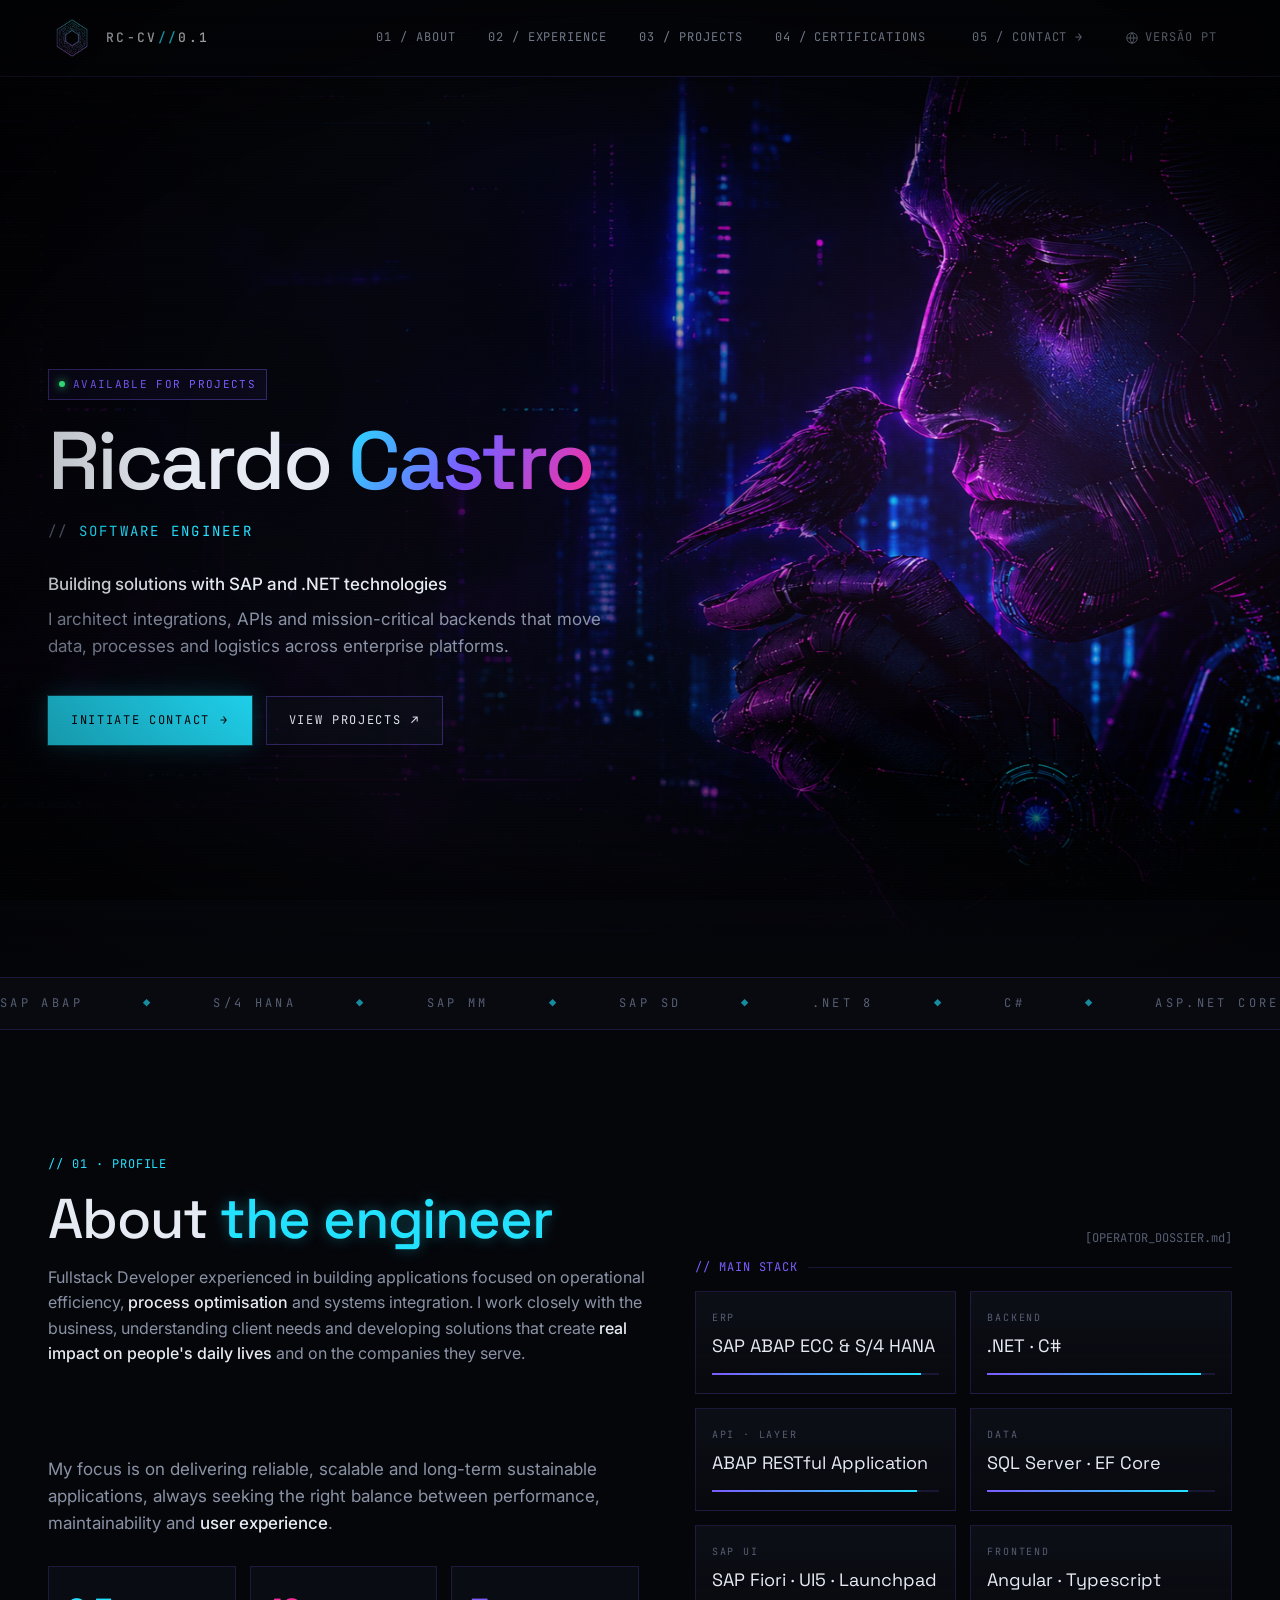
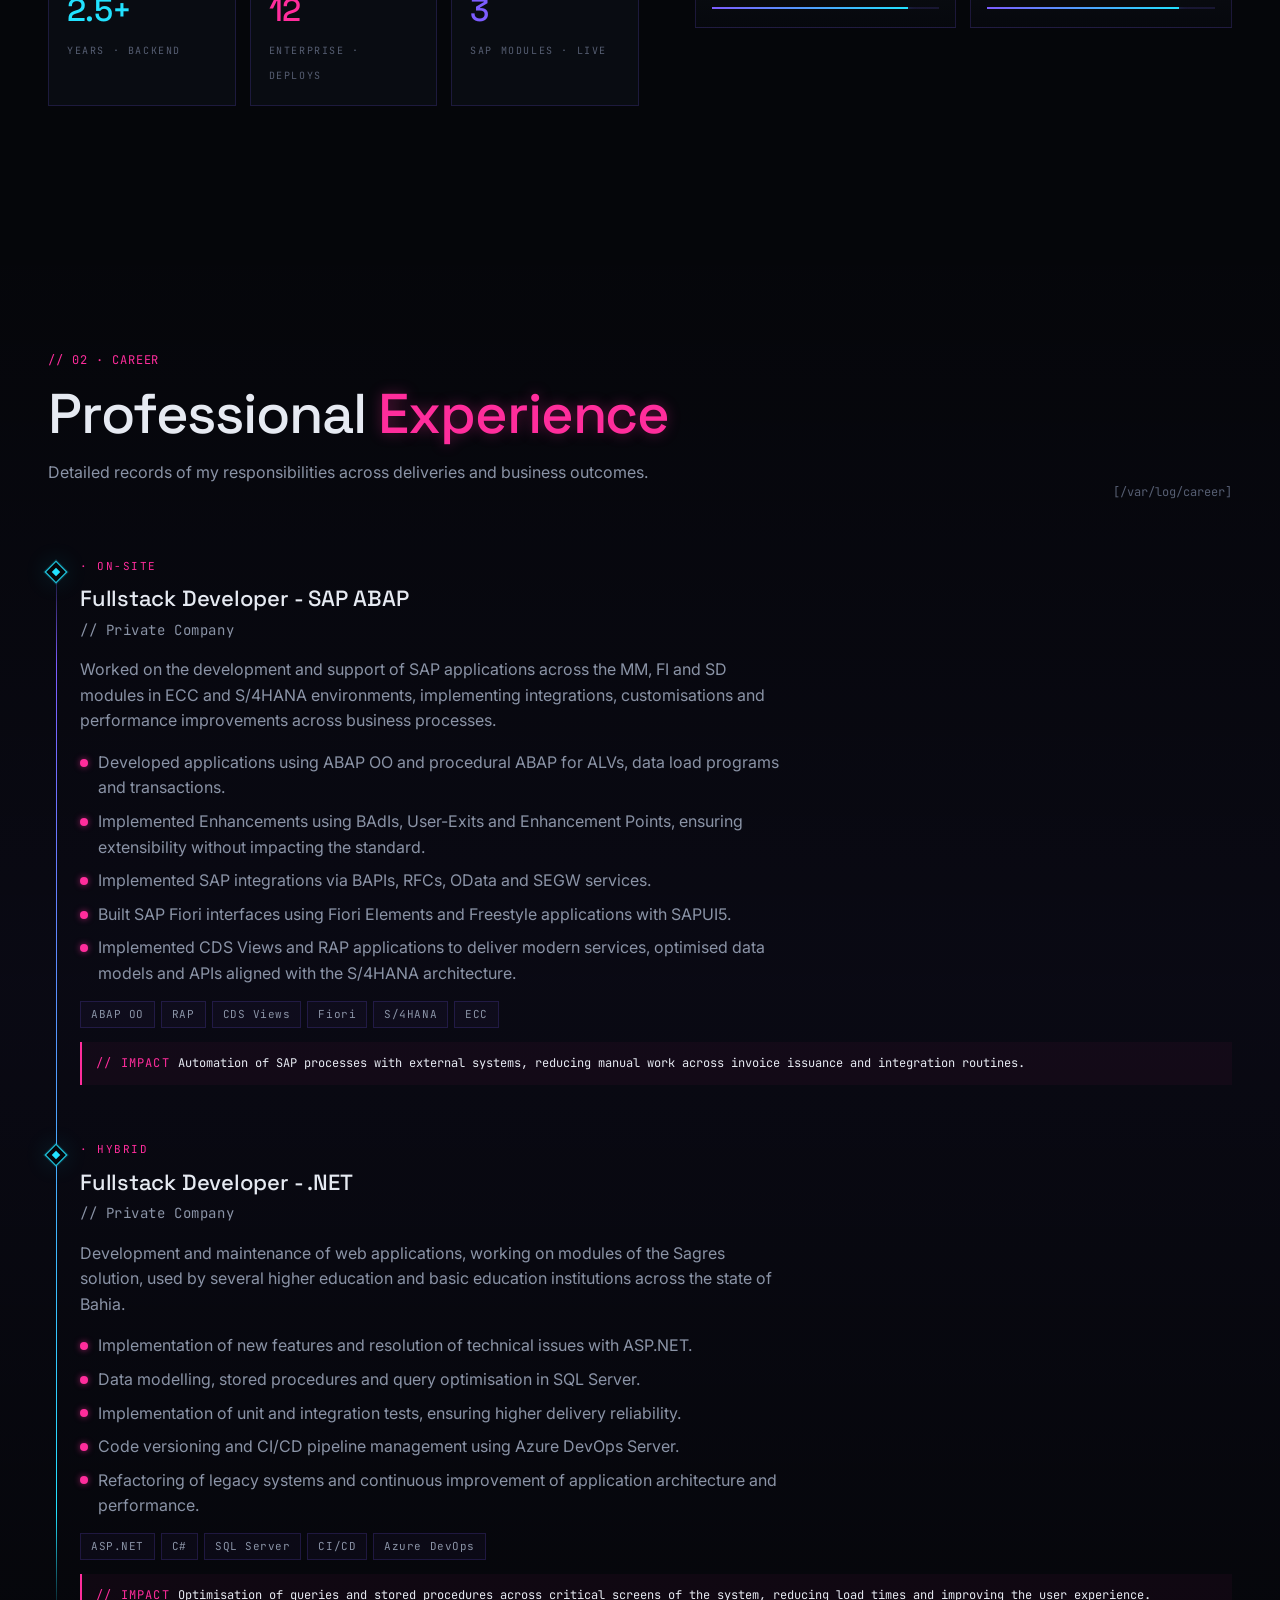
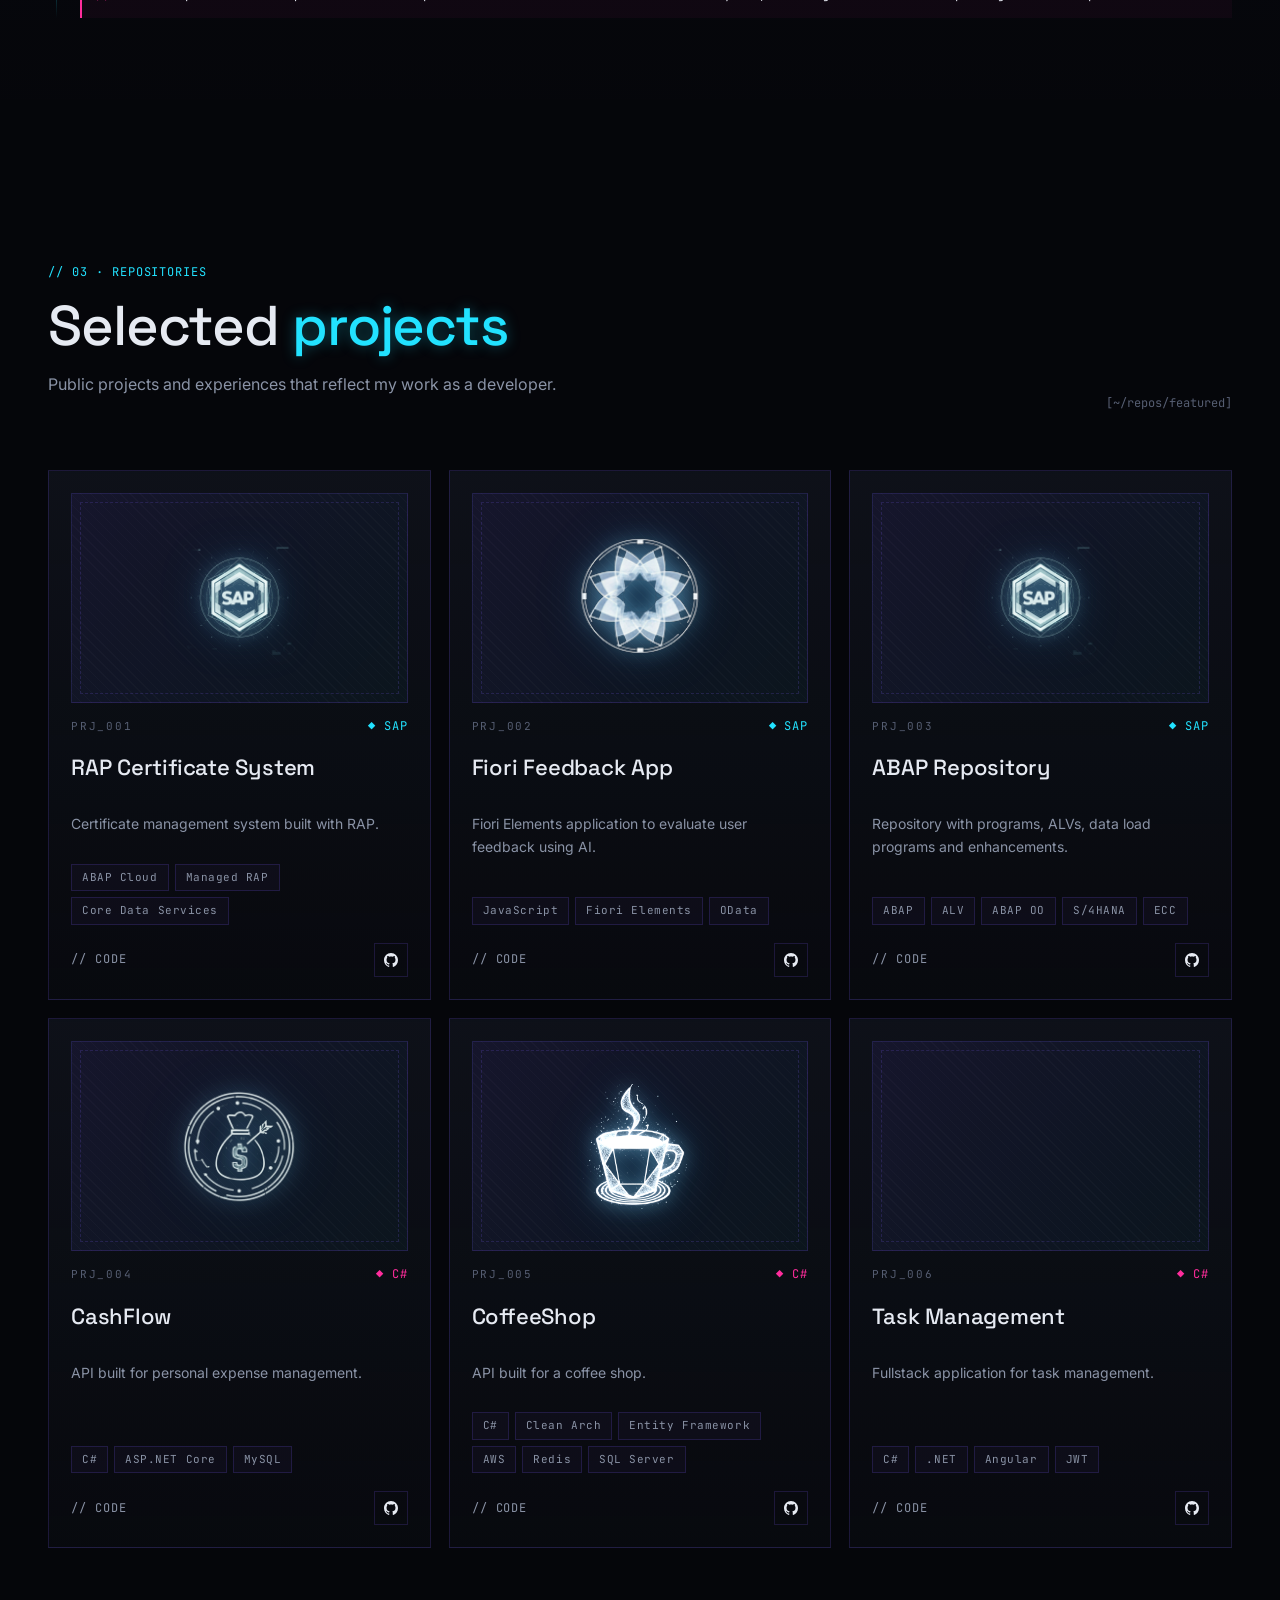
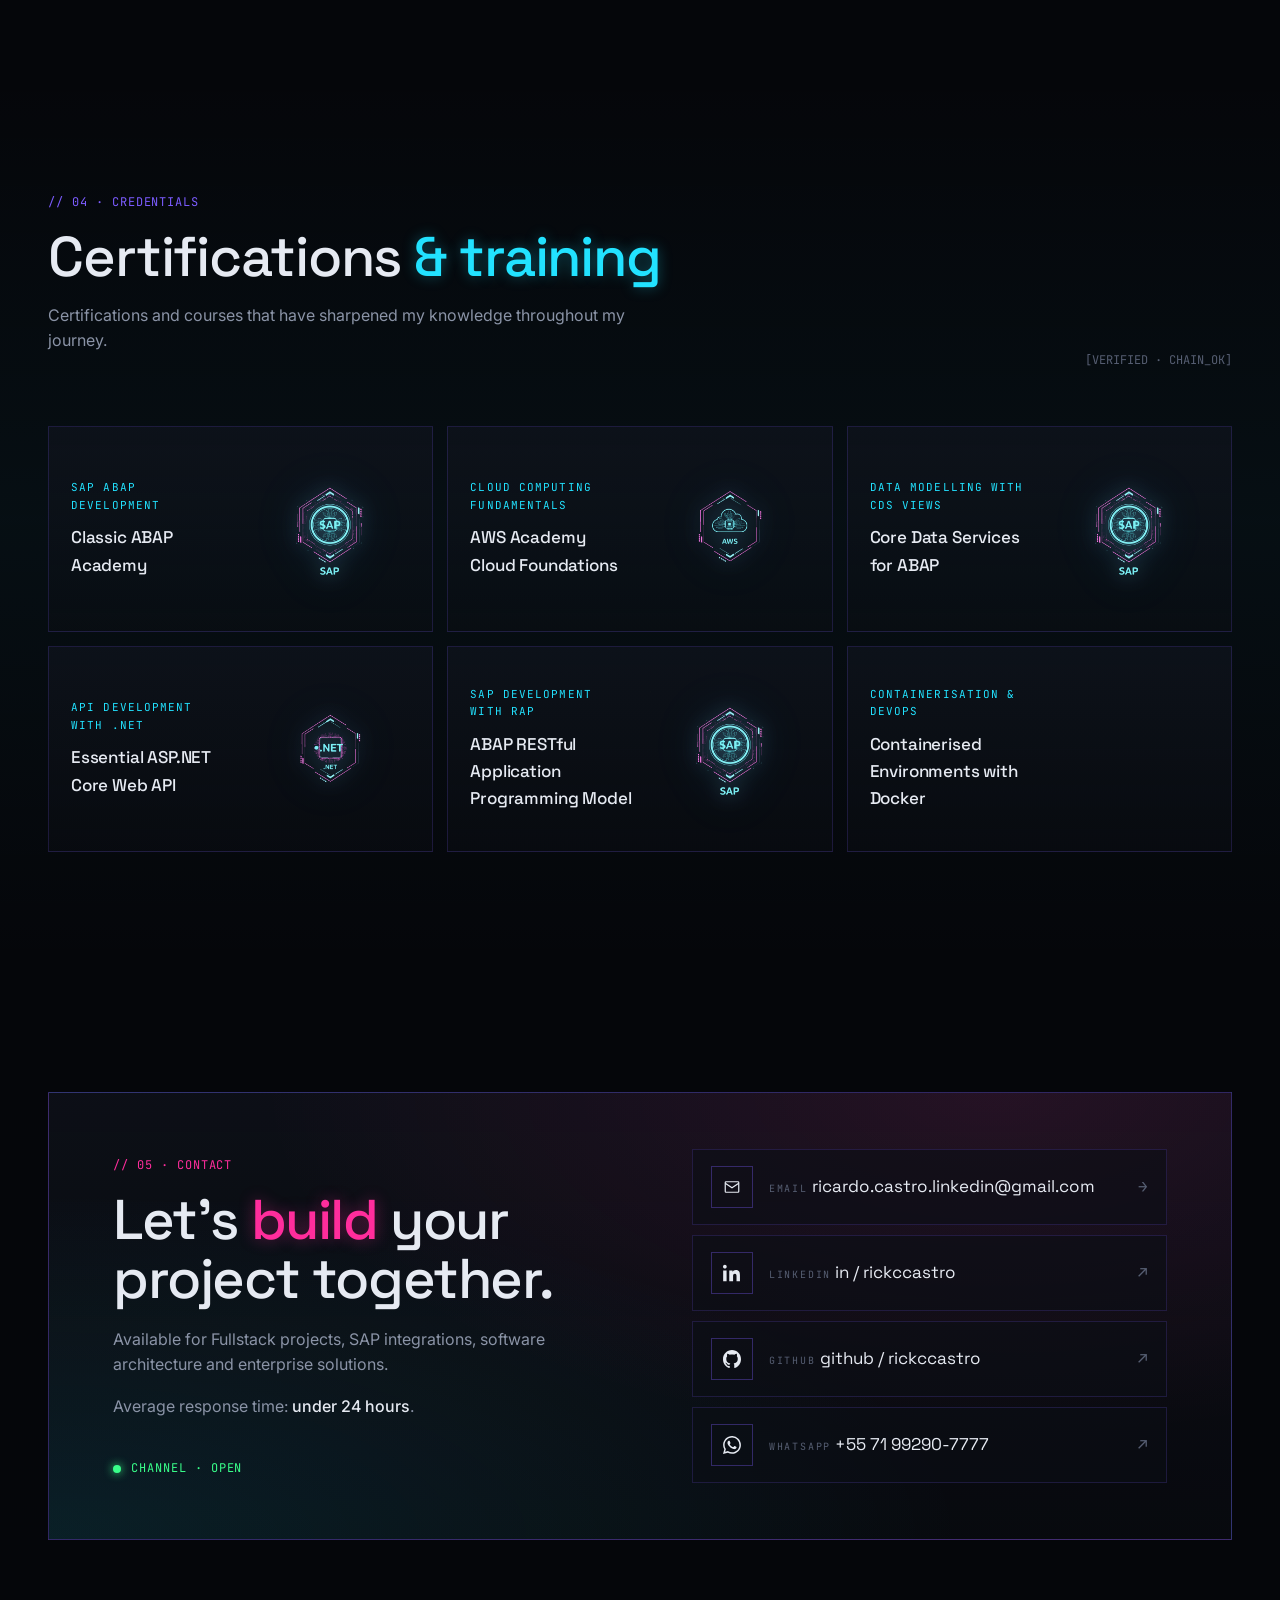
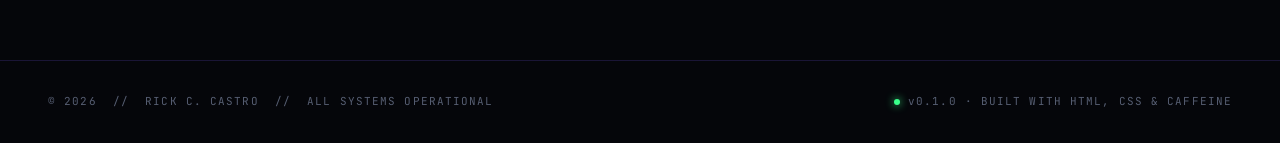
==== commit e2b350bc: "refactor: mobile-first responsivo e otimizacoes de performance - CSS convertido de desktop-first (ma" ====
--- a/index-en.html
+++ b/index-en.html
@@ -11,9 +11,15 @@
       name="description"
       content="Software Engineer specialised in SAP systems and .NET projects"
     />
+    <meta name="theme-color" content="#05060A" />
+    <meta name="color-scheme" content="dark" />
+    <link rel="alternate" hreflang="en" href="index-en.html" />
+    <link rel="alternate" hreflang="pt-BR" href="index-pt.html" />
+    <link rel="alternate" hreflang="x-default" href="index-en.html" />
 
     <link rel="preconnect" href="https://fonts.googleapis.com" />
     <link rel="preconnect" href="https://fonts.gstatic.com" crossorigin />
+    <link rel="preload" as="image" href="assets/hero-bg.png" fetchpriority="high" />
     <link
       href="https://fonts.googleapis.com/css2?family=Space+Grotesk:wght@300;400;500;600;700&family=JetBrains+Mono:wght@300;400;500;600&family=Inter:wght@300;400;500;600&display=swap"
       rel="stylesheet"
@@ -123,7 +129,9 @@
                   class="photo"
                   src="assets/cyborg.png"
                   alt=""
-                  loading="eager"
+                  width="1122"
+                  height="1402"
+                  loading="lazy"
                   decoding="async"
                 />
                 <div class="scan"></div>
@@ -425,6 +433,8 @@
                 class="card__preview-img"
                 src="assets/sap-icon.png"
                 alt=""
+                width="1024"
+                height="1024"
                 loading="lazy"
                 decoding="async"
               />
@@ -472,6 +482,8 @@
                 class="card__preview-img"
                 src="assets/fiori-icon.png"
                 alt=""
+                width="141"
+                height="121"
                 loading="lazy"
                 decoding="async"
               />
@@ -519,6 +531,8 @@
                 class="card__preview-img"
                 src="assets/sap-icon.png"
                 alt=""
+                width="1024"
+                height="1024"
                 loading="lazy"
                 decoding="async"
               />
@@ -567,6 +581,8 @@
                 class="card__preview-img"
                 src="assets/money-icon.png"
                 alt=""
+                width="1024"
+                height="1024"
                 loading="lazy"
                 decoding="async"
               />
@@ -613,6 +629,8 @@
                 class="card__preview-img"
                 src="assets/coffee-icon.png"
                 alt=""
+                width="860"
+                height="860"
                 loading="lazy"
                 decoding="async"
               />
@@ -659,6 +677,8 @@
                 class="card__preview-img"
                 src="assets/task-icon.png"
                 alt=""
+                width="1056"
+                height="992"
                 loading="lazy"
                 decoding="async"
               />
@@ -736,6 +756,8 @@
               <img
                 src="assets/cert-sap.png"
                 alt=""
+                width="1184"
+                height="864"
                 loading="lazy"
                 decoding="async"
               />
@@ -749,6 +771,8 @@
               <img
                 src="assets/cert-aws.png"
                 alt=""
+                width="1184"
+                height="864"
                 loading="lazy"
                 decoding="async"
               />
@@ -762,6 +786,8 @@
               <img
                 src="assets/cert-sap.png"
                 alt=""
+                width="1184"
+                height="864"
                 loading="lazy"
                 decoding="async"
               />
@@ -775,6 +801,8 @@
               <img
                 src="assets/cert-net.png"
                 alt=""
+                width="1184"
+                height="864"
                 loading="lazy"
                 decoding="async"
               />
@@ -788,6 +816,8 @@
               <img
                 src="assets/cert-sap.png"
                 alt=""
+                width="1184"
+                height="864"
                 loading="lazy"
                 decoding="async"
               />
@@ -803,6 +833,8 @@
               <img
                 src="assets/cert-docker.png"
                 alt=""
+                width="1184"
+                height="864"
                 loading="lazy"
                 decoding="async"
               />
--- a/styles.css
+++ b/styles.css
@@ -102,12 +102,12 @@
 .boot__lines { color: var(--ink-dim); margin-top: 12px; line-height: 1.7; }
 .boot__lines span { color: var(--green); }
 
-/* ---------- LAYOUT ---------- */
-.container { width: min(1240px, calc(100% - 96px)); margin: 0 auto; }
-@media (max-width: 880px) { .container { width: calc(100% - 48px); } }
-@media (max-width: 480px) { .container { width: calc(100% - 32px); } }
-section { position: relative; padding: 120px 0; }
-@media (max-width: 720px) { section { padding: 80px 0; } }
+/* ---------- LAYOUT (mobile-first) ---------- */
+.container { width: calc(100% - 32px); margin: 0 auto; }
+@media (min-width: 481px) { .container { width: calc(100% - 48px); } }
+@media (min-width: 881px) { .container { width: min(1240px, calc(100% - 96px)); } }
+section { position: relative; padding: 80px 0; }
+@media (min-width: 721px) { section { padding: 120px 0; } }
 
 /* corner-bracket panel motif */
 .panel { position: relative; border: 1px solid var(--line); background: linear-gradient(180deg, rgba(17,21,31,0.6), rgba(11,14,20,0.4)); }
@@ -192,11 +192,12 @@
 }
 .nav__lang:hover { background: var(--magenta); color: var(--bg-0); box-shadow: var(--shadow-glow-magenta); }
 .nav__lang svg { width: 14px; height: 14px; stroke: currentColor; fill: none; stroke-width: 1.5; }
-.nav__burger { display: none; }
-@media (max-width: 880px) {
-  .nav__links { display: none; }
-  .nav__burger { display: inline-flex; gap: 4px; flex-direction: column; padding: 10px; }
-  .nav__burger span { width: 22px; height: 1.5px; background: var(--ink); }
+.nav__links { display: none; }
+.nav__burger { display: inline-flex; gap: 4px; flex-direction: column; padding: 10px; }
+.nav__burger span { width: 22px; height: 1.5px; background: var(--ink); }
+@media (min-width: 881px) {
+  .nav__links { display: flex; }
+  .nav__burger { display: none; }
 }
 .nav__mobile {
   display: none;
@@ -286,9 +287,9 @@
 }
 
 .hero__inner { position: relative; z-index: 2; display: grid; grid-template-columns: minmax(0, 1fr); align-items: center; width: 100%; }
-.hero__inner > .hero__text { max-width: 640px; padding-left: 48px; }
-@media (max-width: 880px) { .hero__inner > .hero__text { padding-left: 24px; } }
-@media (max-width: 480px) { .hero__inner > .hero__text { padding-left: 0; } }
+.hero__inner > .hero__text { max-width: 640px; padding-left: 0; }
+@media (min-width: 481px) { .hero__inner > .hero__text { padding-left: 24px; } }
+@media (min-width: 881px) { .hero__inner > .hero__text { padding-left: 48px; } }
 /* hide the right-side HUD — character lives in the background now */
 .hero__inner > .hero__hud-col { display: none; }
 
@@ -302,9 +303,9 @@
   font-weight: 500;
   letter-spacing: -0.035em;
   margin: 20px 0 18px;
-  white-space: nowrap;
-}
-@media (max-width: 980px) { .hero h1 { white-space: normal; } }
+  white-space: normal;
+}
+@media (min-width: 981px) { .hero h1 { white-space: nowrap; } }
 .hero h1 .l1 { color: var(--ink); }
 .hero h1 .l2 { color: var(--ink-dim); }
 .hero h1 .accent {
@@ -338,7 +339,7 @@
   position: relative;
   aspect-ratio: 1 / 1.25;
   max-width: 480px;
-  margin-left: auto;
+  margin: 0 auto;
 }
 /* outer halo bleed — sits BEHIND the frame to bloom into background */
 .hud::before {
@@ -439,7 +440,7 @@
 .hud__corners > i:nth-child(3) { bottom: -1px; left: -1px; border-bottom-width: 1.5px; border-left-width: 1.5px; }
 .hud__corners > i:nth-child(4) { bottom: -1px; right: -1px; border-bottom-width: 1.5px; border-right-width: 1.5px; box-shadow: 0 0 14px rgba(255, 45, 156, 0.5); }
 
-.hud__ticks { position: absolute; right: -38px; top: 10%; bottom: 10%; width: 30px; }
+.hud__ticks { display: none; position: absolute; right: -38px; top: 10%; bottom: 10%; width: 30px; }
 .hud__ticks i { position: absolute; right: 0; height: 1px; background: var(--line-strong); }
 .hud__ticks i:nth-child(1) { width: 30px; top: 0%; }
 .hud__ticks i:nth-child(2) { width: 20px; top: 14%; }
@@ -449,7 +450,7 @@
 .hud__ticks i:nth-child(6) { width: 16px; top: 70%; }
 .hud__ticks i:nth-child(7) { width: 28px; top: 84%; background: var(--magenta); box-shadow: 0 0 6px var(--magenta); }
 .hud__ticks i:nth-child(8) { width: 18px; top: 98%; }
-@media (max-width: 980px) { .hud__ticks { display: none; } .hud { margin: 0 auto; } }
+@media (min-width: 981px) { .hud__ticks { display: block; } .hud { margin-left: auto; margin-right: 0; } }
 
 .hud__readout {
   position: absolute; left: -2px; bottom: -68px;
@@ -478,9 +479,11 @@
 @keyframes marquee { from { transform: translateX(0); } to { transform: translateX(-50%); } }
 
 /* ---------- ABOUT ---------- */
-.about__grid { display: grid; grid-template-columns: 1.1fr 1fr; gap: 56px; align-items: start; }
-@media (max-width: 880px) { .about__grid { grid-template-columns: 1fr; gap: 36px; } }
-@media (min-width: 881px) { .about__grid > .stack-lift { margin-top: -210px; } }
+.about__grid { display: grid; grid-template-columns: 1fr; gap: 36px; align-items: start; }
+@media (min-width: 881px) {
+  .about__grid { grid-template-columns: 1.1fr 1fr; gap: 56px; }
+  .about__grid > .stack-lift { margin-top: -210px; }
+}
 .stack-lift .id { display: block; text-align: right; font-family: var(--ff-mono); color: var(--ink-mute); font-size: 12px; margin-bottom: 10px; }
 .about p { color: var(--ink-dim); font-size: 17px; max-width: 60ch; }
 .about p + p { margin-top: 16px; }
@@ -573,9 +576,9 @@
 .tl-impact::before { content: "// IMPACT  "; color: var(--magenta); letter-spacing: 0.1em; }
 
 /* ---------- PROJECTS ---------- */
-.projects__grid { display: grid; grid-template-columns: repeat(3, 1fr); gap: 18px; }
-@media (max-width: 980px) { .projects__grid { grid-template-columns: repeat(2,1fr); } }
-@media (max-width: 640px) { .projects__grid { grid-template-columns: 1fr; } }
+.projects__grid { display: grid; grid-template-columns: 1fr; gap: 18px; }
+@media (min-width: 641px) { .projects__grid { grid-template-columns: repeat(2, 1fr); } }
+@media (min-width: 981px) { .projects__grid { grid-template-columns: repeat(3, 1fr); } }
 
 .card {
   position: relative;
@@ -641,9 +644,9 @@
 .iconlink svg { width: 14px; height: 14px; }
 
 /* ---------- CERTIFICATIONS ---------- */
-.certs__grid { display: grid; grid-template-columns: repeat(3, 1fr); gap: 14px; }
-@media (max-width: 980px) { .certs__grid { grid-template-columns: repeat(2,1fr); } }
-@media (max-width: 640px) { .certs__grid { grid-template-columns: 1fr; } }
+.certs__grid { display: grid; grid-template-columns: 1fr; gap: 14px; }
+@media (min-width: 641px) { .certs__grid { grid-template-columns: repeat(2, 1fr); } }
+@media (min-width: 981px) { .certs__grid { grid-template-columns: repeat(3, 1fr); } }
 .cert {
   border: 1px solid var(--line);
   padding: 22px;
@@ -714,8 +717,8 @@
   position: relative;
   overflow: hidden;
 }
-.contact__grid { display: grid; grid-template-columns: 1.1fr 1fr; gap: 56px; align-items: center; position: relative; z-index: 1; }
-@media (max-width: 880px) { .contact__grid { grid-template-columns: 1fr; } }
+.contact__grid { display: grid; grid-template-columns: 1fr; gap: 56px; align-items: center; position: relative; z-index: 1; }
+@media (min-width: 881px) { .contact__grid { grid-template-columns: 1.1fr 1fr; } }
 .contact h2 { font-size: clamp(34px, 4.6vw, 56px); line-height: 1.05; letter-spacing: -0.025em; }
 .contact h2 .accent { color: var(--magenta); text-shadow: 0 0 16px rgba(255,45,156,0.4); }
 .channels { display: grid; gap: 10px; }
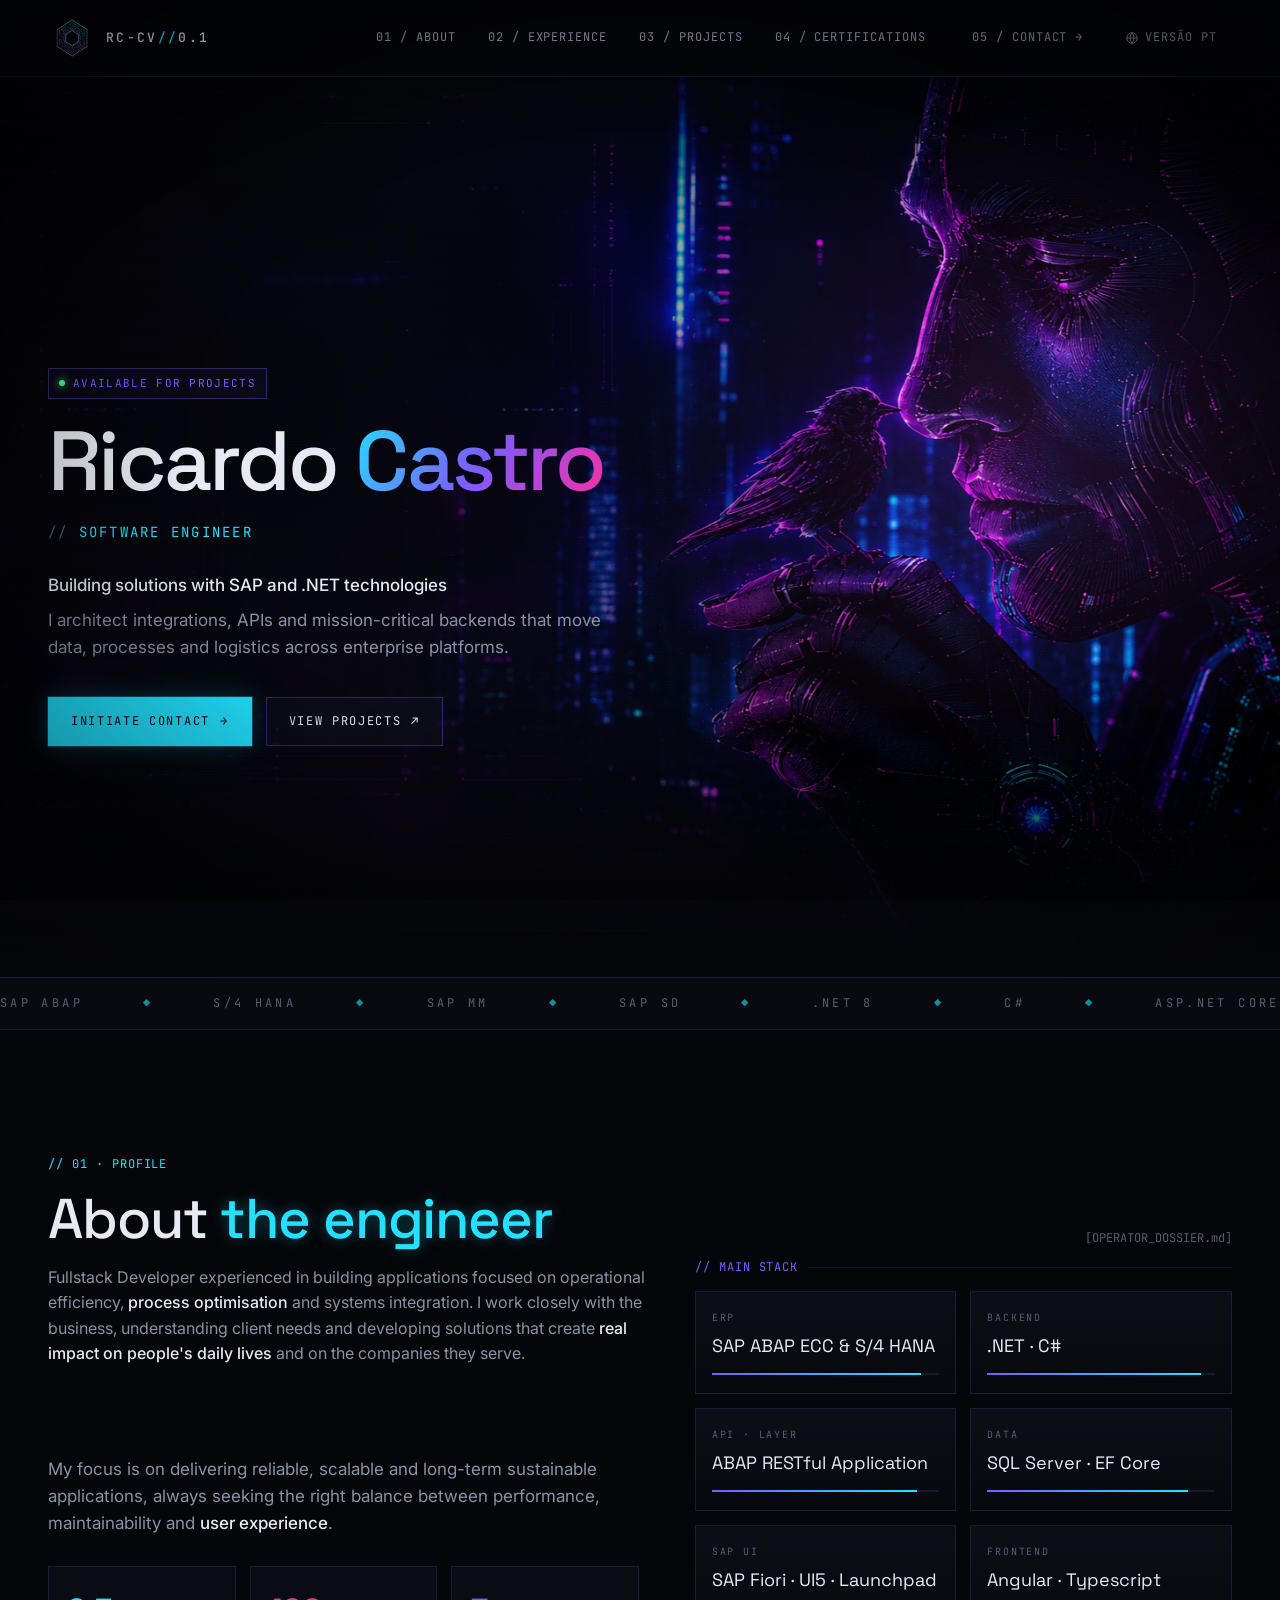
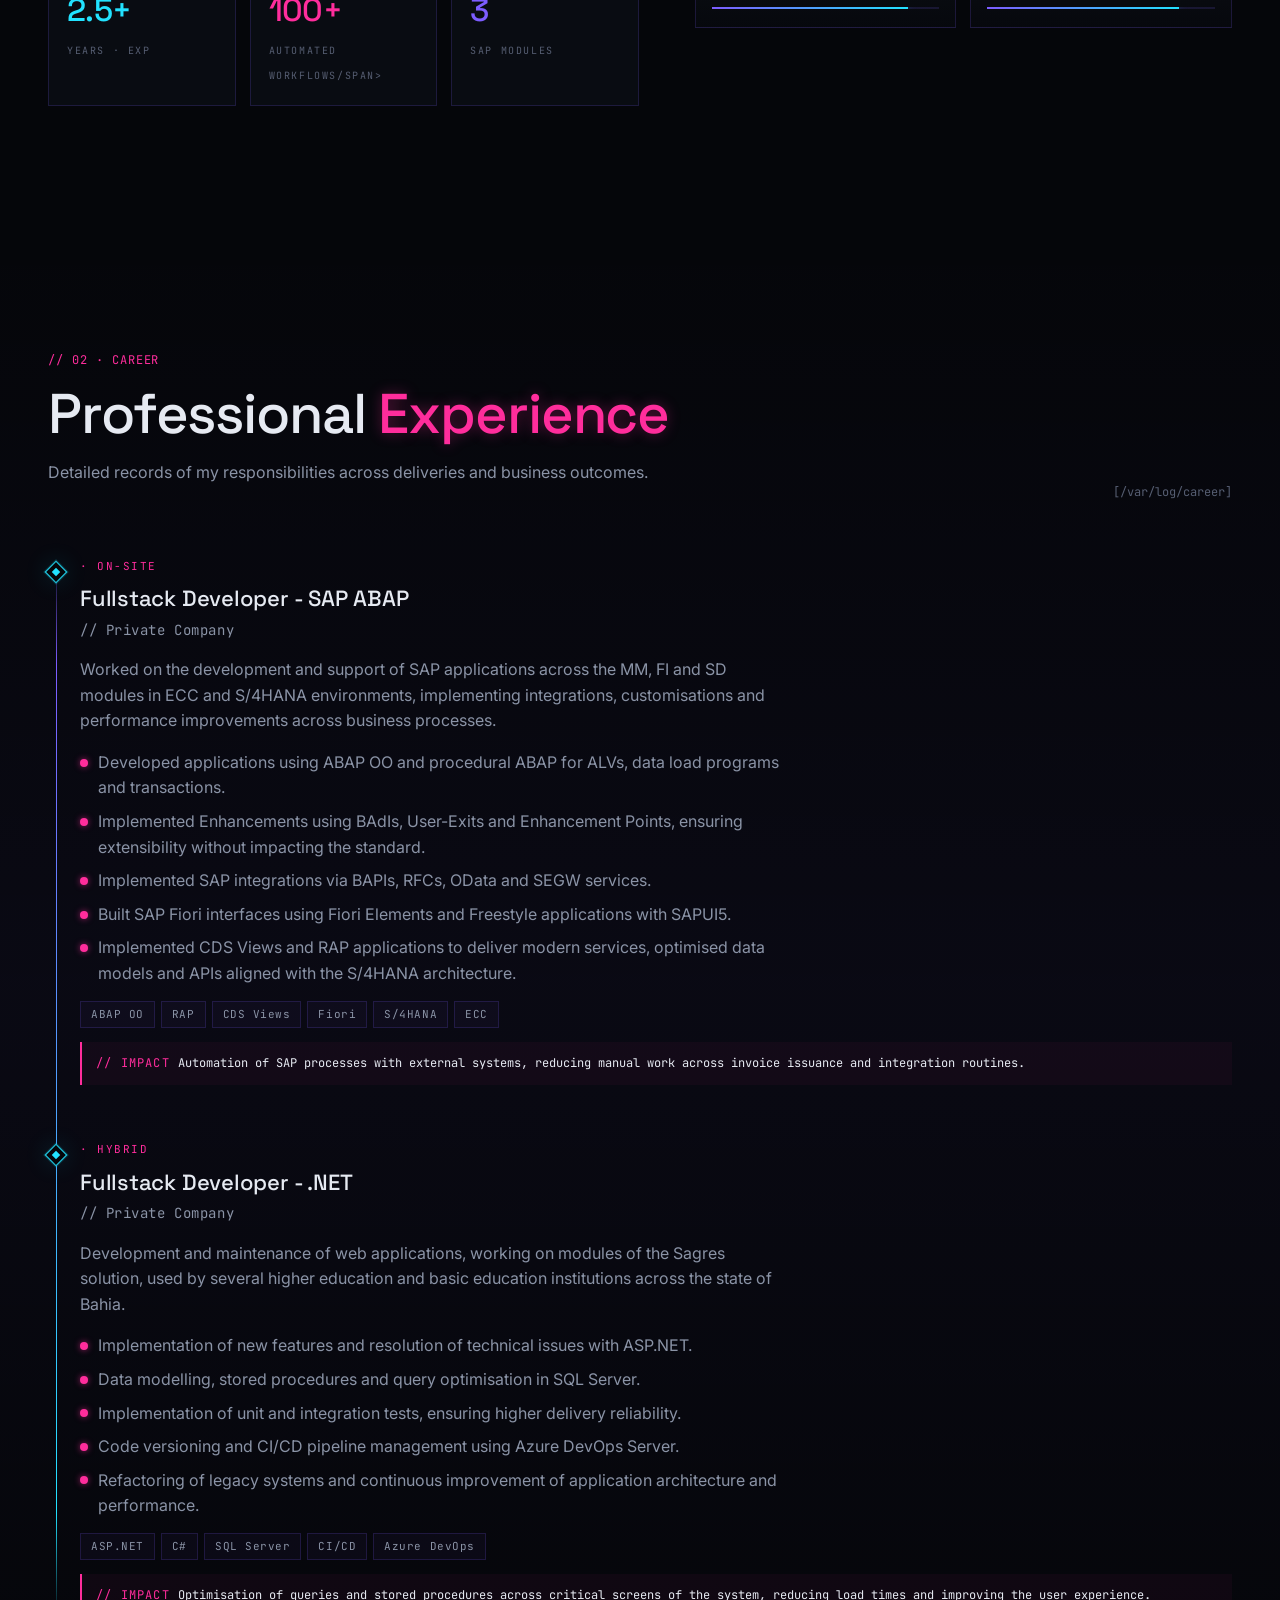
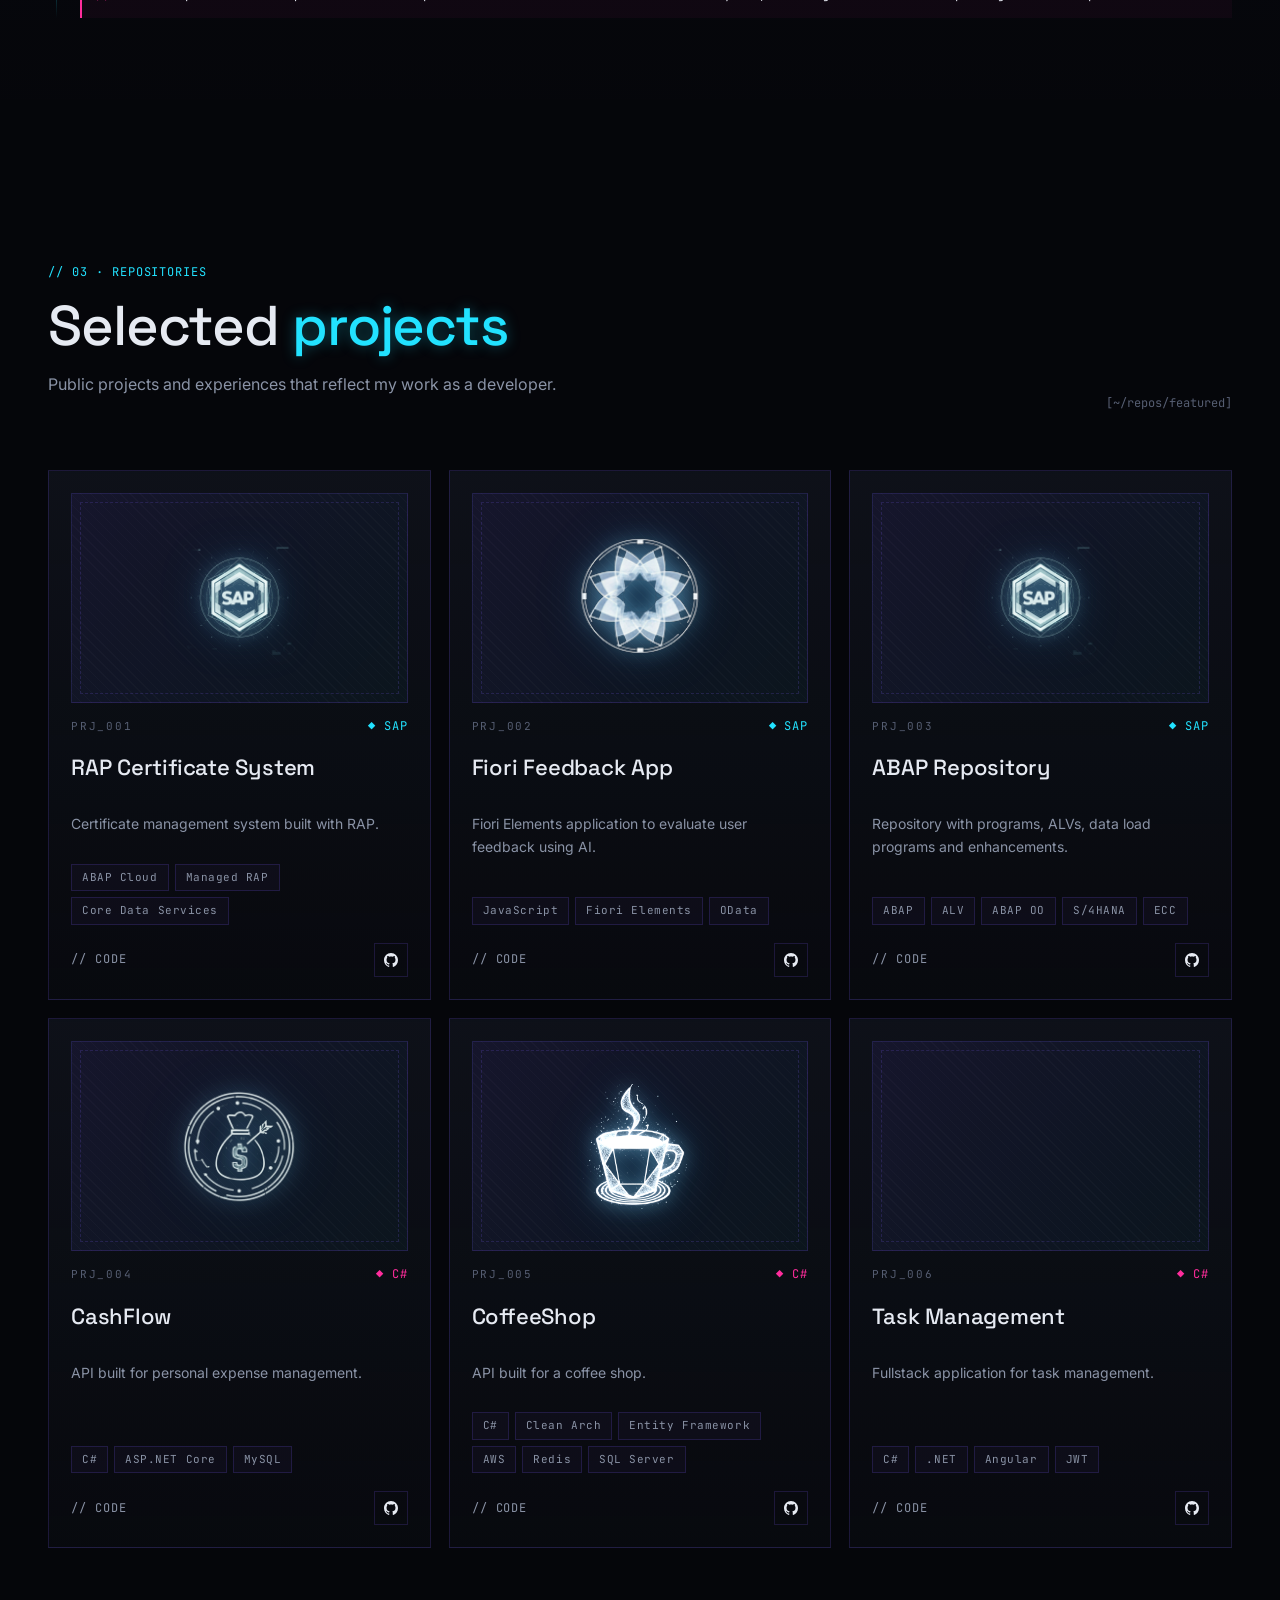
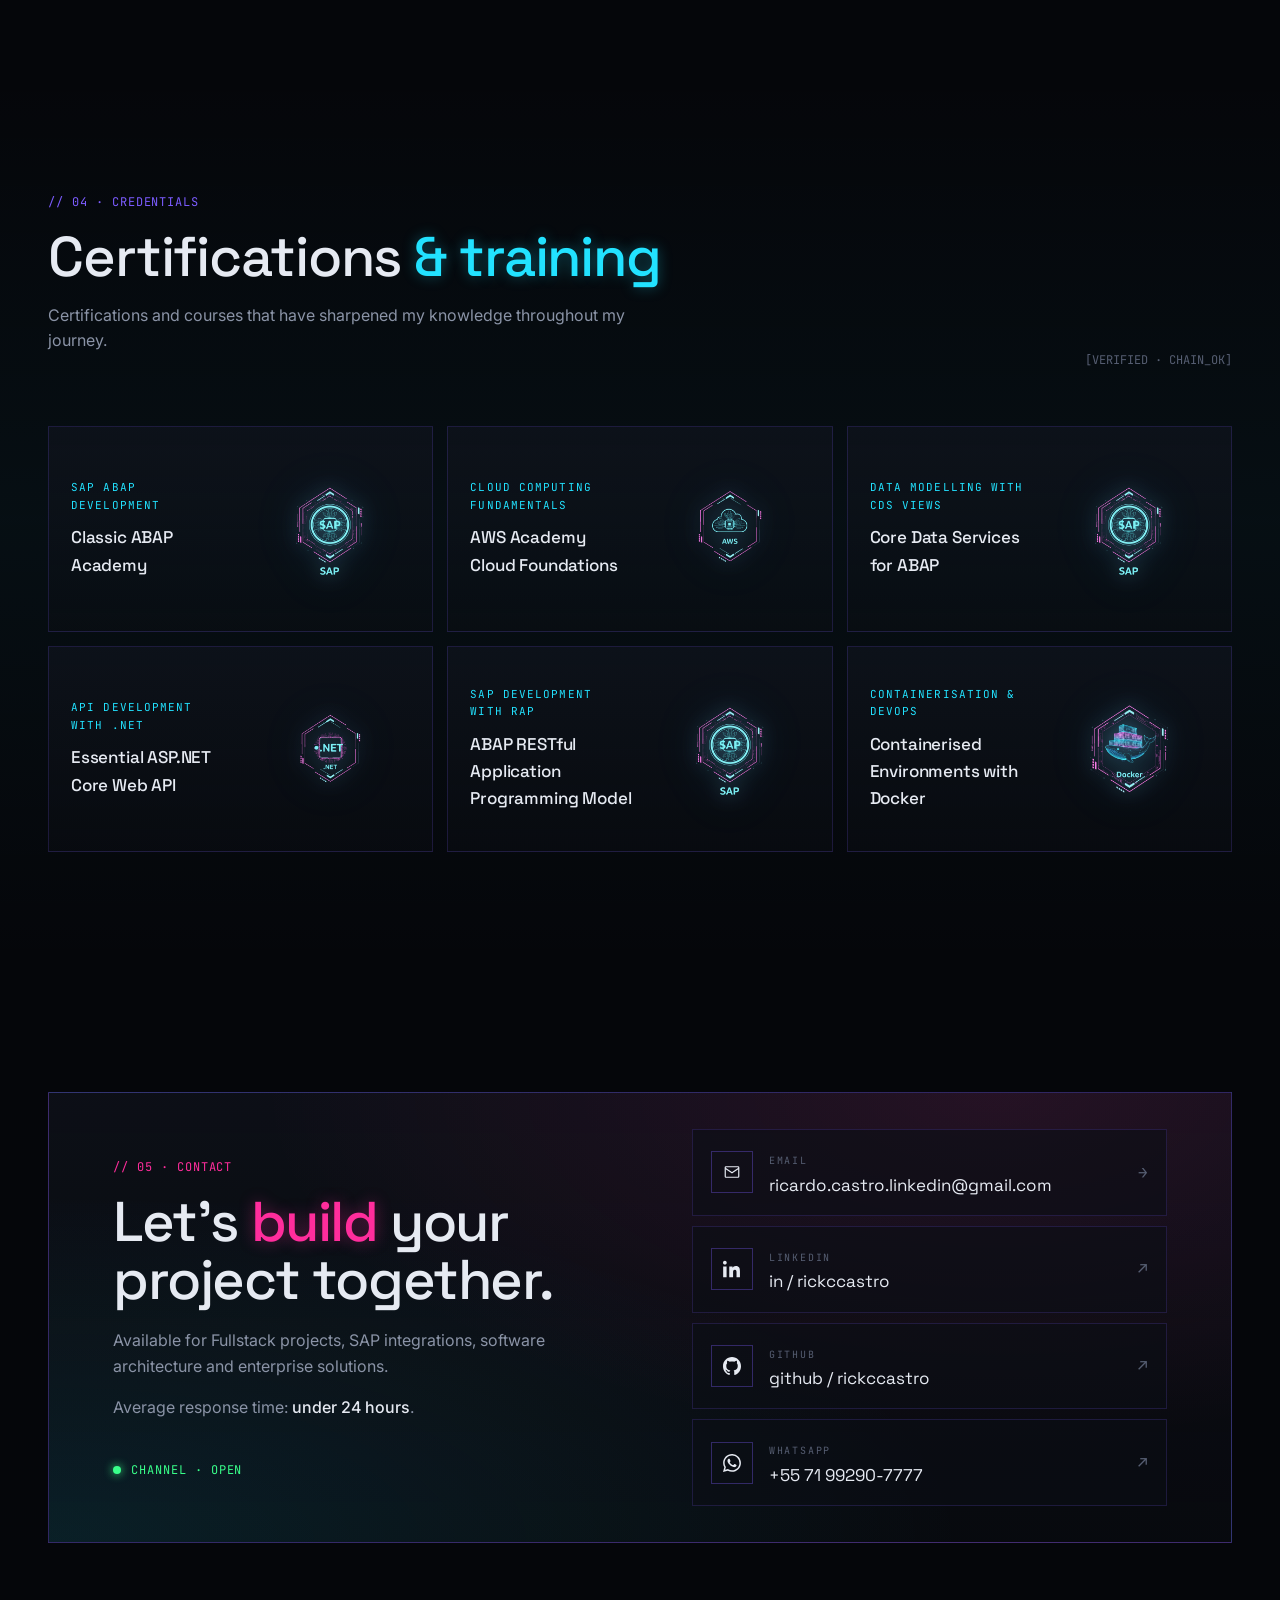
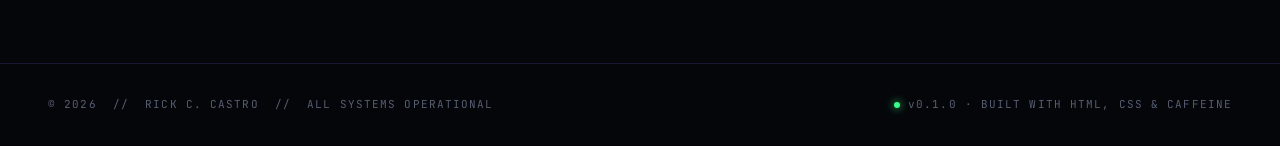
==== commit 15b8b502: "refactor: remove HUD lateral oculto do hero Remove o markup .hero__hud-col / .hud (foto cyborg, read" ====
--- a/index-en.html
+++ b/index-en.html
@@ -121,34 +121,6 @@
           </div>
         </div>
 
-        <div class="reveal in hero__hud-col" style="transition-delay: 0.15s">
-          <div class="hud" aria-hidden="true">
-            <div class="hud__frame">
-              <div class="hud__avatar">
-                <img
-                  class="photo"
-                  src="assets/cyborg.png"
-                  alt=""
-                  width="1122"
-                  height="1402"
-                  loading="lazy"
-                  decoding="async"
-                />
-                <div class="scan"></div>
-                <div class="label">// SUBJECT-ID · 0x4A21</div>
-              </div>
-            </div>
-            <div class="hud__corners"><i></i><i></i><i></i><i></i></div>
-            <div class="hud__ticks">
-              <i></i><i></i><i></i><i></i><i></i><i></i><i></i><i></i>
-            </div>
-            <div class="hud__readout">
-              <div><b>06+</b><span class="mono">YEARS · EXP</span></div>
-              <div><b>40+</b><span class="mono">DEPLOYS</span></div>
-              <div><b>99.9%</b><span class="mono">UPTIME</span></div>
-            </div>
-          </div>
-        </div>
       </div>
     </section>
 
@@ -205,13 +177,13 @@
             </div>
             <div class="metrics" role="list">
               <div class="metric" role="listitem">
-                <b>2.5+</b><span>YEARS · BACKEND</span>
+                <b>2.5+</b><span>YEARS · EXP</span>
               </div>
               <div class="metric" role="listitem">
-                <b>12</b><span>ENTERPRISE · DEPLOYS</span>
+                <b>100+</b><span>AUTOMATED WORKFLOWS/span>
               </div>
               <div class="metric" role="listitem">
-                <b>3</b><span>SAP MODULES · LIVE</span>
+                <b>3</b><span>SAP MODULES</span>
               </div>
             </div>
           </div>
--- a/styles.css
+++ b/styles.css
@@ -130,16 +130,18 @@
 .mono.violet { color: var(--violet); }
 
 .section-title {
-  font-size: clamp(34px, 4.6vw, 56px);
+  font-size: clamp(26px, 6vw, 56px);
   line-height: 1.05;
   letter-spacing: -0.02em;
   font-weight: 500;
   margin: 14px 0 8px;
+  overflow-wrap: anywhere;
 }
 .section-title .gl { color: var(--cyan); text-shadow: 0 0 14px rgba(34,226,255,0.35); }
 .section-title .gm { color: var(--magenta); text-shadow: 0 0 14px rgba(255,45,156,0.35); }
 .section-sub { color: var(--ink-dim); max-width: 60ch; }
-.section-head { display: flex; align-items: flex-end; justify-content: space-between; gap: 24px; margin-bottom: 56px; flex-wrap: wrap; }
+.section-head { display: flex; align-items: flex-end; justify-content: space-between; gap: 24px; margin-bottom: 40px; flex-wrap: wrap; }
+@media (min-width: 721px) { .section-head { margin-bottom: 56px; } }
 .section-head .id { font-family: var(--ff-mono); color: var(--ink-mute); font-size: 12px; }
 
 /* ---------- NAV ---------- */
@@ -215,7 +217,8 @@
 }
 
 /* ---------- HERO ---------- */
-.hero { padding: 160px 0 100px; min-height: 100vh; display: flex; align-items: center; position: relative; overflow: hidden; isolation: isolate; background: #05060A; }
+.hero { padding: 110px 0 80px; min-height: 100vh; display: flex; align-items: center; position: relative; overflow: hidden; isolation: isolate; background: #05060A; }
+@media (min-width: 721px) { .hero { padding: 160px 0 100px; } }
 
 /* ATMOSPHERIC BACKGROUND LAYERS */
 .hero__bg { position: absolute; inset: 0; z-index: 0; overflow: hidden; pointer-events: none; }
@@ -290,20 +293,18 @@
 .hero__inner > .hero__text { max-width: 640px; padding-left: 0; }
 @media (min-width: 481px) { .hero__inner > .hero__text { padding-left: 24px; } }
 @media (min-width: 881px) { .hero__inner > .hero__text { padding-left: 48px; } }
-/* hide the right-side HUD — character lives in the background now */
-.hero__inner > .hero__hud-col { display: none; }
-
 .hero__badge { display: inline-flex; align-items: center; gap: 8px; padding: 6px 10px; border: 1px solid var(--line-strong); background: rgba(124,92,255,0.06); font-family: var(--ff-mono); font-size: 11px; letter-spacing: 0.12em; text-transform: uppercase; color: var(--violet); }
 .hero__badge .dot { width: 6px; height: 6px; border-radius: 50%; background: var(--green); box-shadow: 0 0 8px var(--green); animation: blink 2s infinite; }
 @keyframes blink { 0%,100% { opacity: 1; } 50% { opacity: 0.3; } }
 
 .hero h1 {
-  font-size: clamp(40px, 6.4vw, 84px);
+  font-size: clamp(34px, 8.4vw, 84px);
   line-height: 1;
   font-weight: 500;
   letter-spacing: -0.035em;
   margin: 20px 0 18px;
   white-space: normal;
+  overflow-wrap: anywhere;
 }
 @media (min-width: 981px) { .hero h1 { white-space: nowrap; } }
 .hero h1 .l1 { color: var(--ink); }
@@ -316,16 +317,21 @@
 .hero__role { font-family: var(--ff-mono); font-size: 14px; letter-spacing: 0.16em; text-transform: uppercase; color: var(--cyan); margin-top: 8px; }
 .hero__role::before { content: "// "; color: var(--ink-mute); }
 
-.hero__slogan { color: var(--ink-dim); max-width: 52ch; font-size: 17px; margin: 28px 0 36px; }
+.hero__slogan { color: var(--ink-dim); max-width: 52ch; font-size: 16px; margin: 24px 0 32px; }
+@media (min-width: 721px) { .hero__slogan { font-size: 17px; margin: 28px 0 36px; } }
 .hero__slogan strong { display: block; margin-bottom: 8px; color: var(--ink); font-weight: 500; }
 
-.cta-row { display: flex; gap: 14px; flex-wrap: wrap; }
+.cta-row { display: flex; gap: 12px; flex-wrap: wrap; }
 .btn {
   position: relative; display: inline-flex; align-items: center; gap: 10px;
-  padding: 14px 22px;
+  padding: 12px 18px;
   font-family: var(--ff-mono); font-size: 12px; letter-spacing: 0.14em; text-transform: uppercase;
   border: 1px solid;
   transition: transform .2s, box-shadow .2s, background .2s, color .2s;
+}
+@media (min-width: 481px) {
+  .cta-row { gap: 14px; }
+  .btn { padding: 14px 22px; }
 }
 .btn .arrow { transition: transform .2s; }
 .btn:hover .arrow { transform: translateX(4px); }
@@ -333,137 +339,6 @@
 .btn--primary:hover { background: #66ECFF; box-shadow: 0 0 0 1px var(--cyan), 0 0 30px rgba(34,226,255,.6); }
 .btn--ghost { color: var(--ink); border-color: var(--line-strong); background: rgba(17,21,31,0.4); }
 .btn--ghost:hover { border-color: var(--magenta); color: var(--magenta); box-shadow: var(--shadow-glow-magenta); }
-
-/* IMAGE-INTEGRATED HUD */
-.hud {
-  position: relative;
-  aspect-ratio: 1 / 1.25;
-  max-width: 480px;
-  margin: 0 auto;
-}
-/* outer halo bleed — sits BEHIND the frame to bloom into background */
-.hud::before {
-  content: "";
-  position: absolute; inset: -18%;
-  background:
-    radial-gradient(ellipse 60% 60% at 50% 40%, rgba(255, 45, 156, 0.28), transparent 65%),
-    radial-gradient(ellipse 70% 70% at 45% 55%, rgba(168, 70, 220, 0.30), transparent 70%),
-    radial-gradient(ellipse 50% 50% at 55% 70%, rgba(34, 178, 255, 0.10), transparent 70%);
-  filter: blur(40px);
-  z-index: 0;
-  animation: haloPulse 9s ease-in-out infinite alternate;
-  pointer-events: none;
-}
-@keyframes haloPulse {
-  0%   { opacity: 0.75; transform: scale(1); }
-  100% { opacity: 1; transform: scale(1.06); }
-}
-
-.hud__frame {
-  position: absolute; inset: 0;
-  border: 1px solid var(--line-strong);
-  background: linear-gradient(180deg, rgba(11,14,20,0.4), rgba(5,6,10,0.7));
-  overflow: hidden;
-  z-index: 1;
-  box-shadow:
-    inset 0 0 60px rgba(168, 70, 220, 0.15),
-    inset 0 0 120px rgba(0, 0, 0, 0.6);
-}
-
-.hud__avatar {
-  position: absolute; inset: 14px; border: 1px solid var(--line);
-  overflow: hidden;
-  background: #05060A;
-}
-/* the actual image */
-.hud__avatar .photo {
-  position: absolute; inset: 0;
-  width: 100%; height: 100%;
-  object-fit: cover;
-  object-position: 55% 40%;
-  filter: contrast(1.05) saturate(1.05);
-  animation: photoBreath 14s ease-in-out infinite alternate;
-  will-change: transform;
-}
-@keyframes photoBreath {
-  0%   { transform: scale(1.02); }
-  100% { transform: scale(1.07); }
-}
-/* gradient blend into background on left edge so it doesn't look pasted */
-.hud__avatar::before {
-  content: ""; position: absolute; inset: 0; z-index: 2;
-  background:
-    linear-gradient(90deg, rgba(5,6,10,0.55) 0%, rgba(5,6,10,0.0) 25%, rgba(5,6,10,0.0) 75%, rgba(5,6,10,0.35) 100%),
-    linear-gradient(180deg, rgba(5,6,10,0.4) 0%, transparent 18%, transparent 80%, rgba(5,6,10,0.55) 100%);
-  pointer-events: none;
-}
-/* subtle color-grade overlay tying image to background palette */
-.hud__avatar::after {
-  content: ""; position: absolute; inset: 0; z-index: 3;
-  background:
-    radial-gradient(ellipse 60% 60% at 70% 30%, rgba(255, 45, 156, 0.12), transparent 70%),
-    radial-gradient(ellipse 60% 60% at 20% 80%, rgba(34, 178, 255, 0.08), transparent 70%);
-  mix-blend-mode: screen;
-  pointer-events: none;
-}
-
-.hud__avatar .label {
-  position: absolute; bottom: 14px; left: 14px; z-index: 5;
-  font-family: var(--ff-mono); font-size: 10px; letter-spacing: 0.2em; color: rgba(230, 234, 242, 0.7);
-  background: rgba(5,6,10,0.45);
-  padding: 4px 8px;
-  border: 1px solid rgba(124,92,255,0.25);
-  backdrop-filter: blur(4px);
-}
-.hud__avatar .scan {
-  position: absolute; left: 0; right: 0; height: 1px;
-  background: linear-gradient(90deg, transparent, rgba(255, 45, 156, 0.8), transparent);
-  box-shadow: 0 0 16px rgba(255, 45, 156, 0.6);
-  animation: scan 6s linear infinite;
-  top: 0;
-  z-index: 4;
-}
-@keyframes scan {
-  0%   { top: 0%; opacity: 0; }
-  10%  { opacity: 1; }
-  90%  { opacity: 1; }
-  100% { top: 100%; opacity: 0; }
-}
-
-.hud__corners > i {
-  position: absolute; width: 22px; height: 22px;
-  border-color: var(--magenta); border-style: solid; border-width: 0;
-  z-index: 6;
-}
-.hud__corners > i:nth-child(1) { top: -1px; left: -1px; border-top-width: 1.5px; border-left-width: 1.5px; }
-.hud__corners > i:nth-child(2) { top: -1px; right: -1px; border-top-width: 1.5px; border-right-width: 1.5px; }
-.hud__corners > i:nth-child(3) { bottom: -1px; left: -1px; border-bottom-width: 1.5px; border-left-width: 1.5px; }
-.hud__corners > i:nth-child(4) { bottom: -1px; right: -1px; border-bottom-width: 1.5px; border-right-width: 1.5px; box-shadow: 0 0 14px rgba(255, 45, 156, 0.5); }
-
-.hud__ticks { display: none; position: absolute; right: -38px; top: 10%; bottom: 10%; width: 30px; }
-.hud__ticks i { position: absolute; right: 0; height: 1px; background: var(--line-strong); }
-.hud__ticks i:nth-child(1) { width: 30px; top: 0%; }
-.hud__ticks i:nth-child(2) { width: 20px; top: 14%; }
-.hud__ticks i:nth-child(3) { width: 26px; top: 28%; background: var(--cyan); box-shadow: 0 0 6px var(--cyan); }
-.hud__ticks i:nth-child(4) { width: 14px; top: 42%; }
-.hud__ticks i:nth-child(5) { width: 22px; top: 56%; }
-.hud__ticks i:nth-child(6) { width: 16px; top: 70%; }
-.hud__ticks i:nth-child(7) { width: 28px; top: 84%; background: var(--magenta); box-shadow: 0 0 6px var(--magenta); }
-.hud__ticks i:nth-child(8) { width: 18px; top: 98%; }
-@media (min-width: 981px) { .hud__ticks { display: block; } .hud { margin-left: auto; margin-right: 0; } }
-
-.hud__readout {
-  position: absolute; left: -2px; bottom: -68px;
-  width: 100%; padding: 12px 14px;
-  border: 1px solid var(--line-strong);
-  background: rgba(11,14,20,0.75);
-  backdrop-filter: blur(10px);
-  font-family: var(--ff-mono); font-size: 11px; color: var(--ink-dim);
-  display: grid; grid-template-columns: 1fr 1fr 1fr; gap: 12px;
-  z-index: 5;
-  box-shadow: 0 12px 40px rgba(0,0,0,0.5);
-}
-.hud__readout div b { display: block; font-weight: 500; color: var(--magenta); letter-spacing: 0.1em; font-size: 16px; font-family: var(--ff-display); text-shadow: 0 0 12px rgba(255,45,156,0.35); }
 
 /* marquee strip */
 .marquee {
@@ -488,7 +363,8 @@
 .about p { color: var(--ink-dim); font-size: 17px; max-width: 60ch; }
 .about p + p { margin-top: 16px; }
 .about p strong { color: var(--ink); font-weight: 500; }
-.stack { display: grid; grid-template-columns: repeat(2, 1fr); gap: 14px; }
+.stack { display: grid; grid-template-columns: 1fr; gap: 14px; }
+@media (min-width: 481px) { .stack { grid-template-columns: repeat(2, 1fr); } }
 .stack__item {
   padding: 18px 16px;
   border: 1px solid var(--line);
@@ -503,7 +379,8 @@
 .stack__bar { margin-top: 12px; height: 2px; background: rgba(124,92,255,0.15); position: relative; overflow: hidden; }
 .stack__bar::before { content: ""; position: absolute; inset: 0; width: var(--lvl, 75%); background: linear-gradient(90deg, var(--violet), var(--cyan)); box-shadow: 0 0 8px rgba(34,226,255,.5); }
 
-.metrics { display: grid; grid-template-columns: repeat(3,1fr); gap: 14px; margin-top: 28px; }
+.metrics { display: grid; grid-template-columns: 1fr; gap: 14px; margin-top: 28px; }
+@media (min-width: 481px) { .metrics { grid-template-columns: repeat(3, 1fr); } }
 .metric { padding: 18px; border: 1px solid var(--line); background: rgba(17,21,31,0.4); }
 .metric b { display: block; font-family: var(--ff-display); font-size: 32px; font-weight: 500; color: var(--ink); letter-spacing: -0.02em; }
 .metric span { font-family: var(--ff-mono); font-size: 10px; letter-spacing: 0.16em; text-transform: uppercase; color: var(--ink-mute); }
@@ -512,7 +389,8 @@
 .metric:nth-child(3) b { color: var(--violet); }
 
 /* ---------- EXPERIENCE ---------- */
-.timeline { position: relative; padding-left: 32px; }
+.timeline { position: relative; padding-left: 24px; }
+@media (min-width: 481px) { .timeline { padding-left: 32px; } }
 .timeline::before {
   content: ""; position: absolute; left: 8px; top: 0; bottom: 0; width: 1px;
   background: linear-gradient(to bottom, transparent, var(--violet) 10%, var(--cyan) 90%, transparent);
@@ -520,7 +398,7 @@
 .tl-item { position: relative; padding-bottom: 56px; }
 .tl-item:last-child { padding-bottom: 0; }
 .tl-item::before {
-  content: ""; position: absolute; left: -32px; top: 6px;
+  content: ""; position: absolute; left: -24px; top: 6px;
   width: 16px; height: 16px;
   background: var(--bg-0);
   border: 1px solid var(--cyan);
@@ -528,13 +406,18 @@
   box-shadow: var(--shadow-glow-cyan);
 }
 .tl-item::after {
-  content: ""; position: absolute; left: -27px; top: 11px;
+  content: ""; position: absolute; left: -19px; top: 11px;
   width: 6px; height: 6px;
   background: var(--cyan);
   transform: rotate(45deg);
 }
+@media (min-width: 481px) {
+  .tl-item::before { left: -32px; }
+  .tl-item::after { left: -27px; }
+}
 .tl-meta { font-family: var(--ff-mono); font-size: 11px; letter-spacing: 0.14em; text-transform: uppercase; color: var(--magenta); }
-.tl-title { font-family: var(--ff-display); font-size: 22px; font-weight: 500; margin: 6px 0 2px; }
+.tl-title { font-family: var(--ff-display); font-size: 20px; font-weight: 500; margin: 6px 0 2px; overflow-wrap: anywhere; }
+@media (min-width: 481px) { .tl-title { font-size: 22px; } }
 .tl-company { color: var(--ink-dim); font-size: 14px; font-family: var(--ff-mono); letter-spacing: 0.04em; }
 .tl-body { color: var(--ink-dim); margin: 14px 0 14px; max-width: 70ch; }
 .tl-body ul { margin: 0; padding: 0; list-style: none; }
@@ -584,12 +467,13 @@
   position: relative;
   border: 1px solid var(--line);
   background: linear-gradient(180deg, rgba(17,21,31,0.7), rgba(11,14,20,0.4));
-  padding: 22px;
+  padding: 18px;
   display: flex; flex-direction: column; gap: 14px;
   transition: transform .3s ease, border-color .3s ease, box-shadow .3s ease;
   overflow: hidden;
-  min-height: 360px;
-}
+  min-height: 320px;
+}
+@media (min-width: 481px) { .card { padding: 22px; min-height: 360px; } }
 .card::before {
   content: "";
   position: absolute; inset: 0; pointer-events: none;
@@ -631,7 +515,8 @@
   position: relative;
 }
 .card__no { font-family: var(--ff-mono); font-size: 11px; color: var(--ink-mute); letter-spacing: 0.16em; }
-.card__title { font-family: var(--ff-display); font-size: 22px; font-weight: 500; }
+.card__title { font-family: var(--ff-display); font-size: 20px; font-weight: 500; overflow-wrap: anywhere; }
+@media (min-width: 481px) { .card__title { font-size: 22px; } }
 .card__body { color: var(--ink-dim); font-size: 14px; flex: 1; }
 .card__foot { display: flex; align-items: center; justify-content: space-between; gap: 12px; margin-top: 4px; }
 .card__links { display: flex; gap: 6px; }
@@ -649,7 +534,7 @@
 @media (min-width: 981px) { .certs__grid { grid-template-columns: repeat(3, 1fr); } }
 .cert {
   border: 1px solid var(--line);
-  padding: 22px;
+  padding: 18px;
   background: linear-gradient(180deg, rgba(17,21,31,0.6), rgba(11,14,20,0.4));
   position: relative;
   transition: all .25s;
@@ -658,10 +543,11 @@
   grid-template-areas:
     "issuer seal"
     "title  seal";
-  column-gap: 18px;
+  column-gap: 14px;
   row-gap: 10px;
   align-items: start;
 }
+@media (min-width: 481px) { .cert { padding: 22px; column-gap: 18px; } }
 .cert__seal { grid-area: seal; align-self: start; }
 .cert__issuer { grid-area: issuer; align-self: end; }
 .cert__title { grid-area: title; align-self: start; }
@@ -687,13 +573,14 @@
   font-weight: 500;
 }
 .cert__seal--img {
-  width: 160px; height: 160px;
+  width: 110px; height: 110px;
   border: 0;
   transform: none;
   box-shadow: none;
   margin: 0;
   overflow: visible;
 }
+@media (min-width: 481px) { .cert__seal--img { width: 160px; height: 160px; } }
 .cert__seal--img::after { display: none; }
 .cert__seal--img img {
   width: 100%; height: 100%;
@@ -709,7 +596,7 @@
 .contact { position: relative; }
 .contact__wrap {
   border: 1px solid var(--line-strong);
-  padding: 56px clamp(24px, 5vw, 72px);
+  padding: 36px clamp(18px, 5vw, 72px);
   background:
     radial-gradient(ellipse at 80% 0%, rgba(255,45,156,0.10), transparent 55%),
     radial-gradient(ellipse at 0% 100%, rgba(34,226,255,0.10), transparent 55%),
@@ -723,12 +610,14 @@
 .contact h2 .accent { color: var(--magenta); text-shadow: 0 0 16px rgba(255,45,156,0.4); }
 .channels { display: grid; gap: 10px; }
 .channel {
-  display: flex; align-items: center; gap: 16px;
-  padding: 16px 18px;
+  display: flex; align-items: center; gap: 14px;
+  padding: 14px;
   border: 1px solid var(--line);
   background: rgba(11,14,20,0.6);
   transition: all .25s;
-}
+  min-width: 0;
+}
+@media (min-width: 481px) { .channel { gap: 16px; padding: 16px 18px; } }
 .channel:hover { border-color: var(--cyan); transform: translateX(4px); box-shadow: var(--shadow-glow-cyan); }
 .channel:hover .channel__arrow { color: var(--cyan); transform: translateX(4px); }
 .channel__icon {
@@ -738,19 +627,22 @@
   flex-shrink: 0;
 }
 .channel__icon svg { width: 18px; height: 18px; }
-.channel__meta { flex: 1; }
+.channel__meta { flex: 1; min-width: 0; }
 .channel__label { font-family: var(--ff-mono); font-size: 10px; letter-spacing: 0.18em; text-transform: uppercase; color: var(--ink-mute); }
-.channel__value { font-family: var(--ff-display); font-size: 17px; }
+.channel__value { font-family: var(--ff-display); font-size: 15px; overflow-wrap: anywhere; word-break: break-word; display: block; }
+@media (min-width: 481px) { .channel__value { font-size: 17px; } }
 .channel__arrow { transition: all .2s; color: var(--ink-mute); font-family: var(--ff-mono); }
 
 /* ---------- FOOTER ---------- */
 .footer {
   border-top: 1px solid var(--line);
-  padding: 32px 0;
-  font-family: var(--ff-mono); font-size: 11px;
+  padding: 24px 0;
+  font-family: var(--ff-mono); font-size: 10px;
   color: var(--ink-mute);
-  letter-spacing: 0.1em;
-}
+  letter-spacing: 0.08em;
+  overflow-wrap: anywhere;
+}
+@media (min-width: 481px) { .footer { padding: 32px 0; font-size: 11px; letter-spacing: 0.1em; } }
 .footer__inner { display: flex; justify-content: space-between; align-items: center; flex-wrap: wrap; gap: 16px; }
 .footer__status { display: inline-flex; align-items: center; gap: 8px; }
 .footer__status .dot { width: 6px; height: 6px; border-radius: 50%; background: var(--green); box-shadow: 0 0 8px var(--green); animation: blink 2s infinite; }
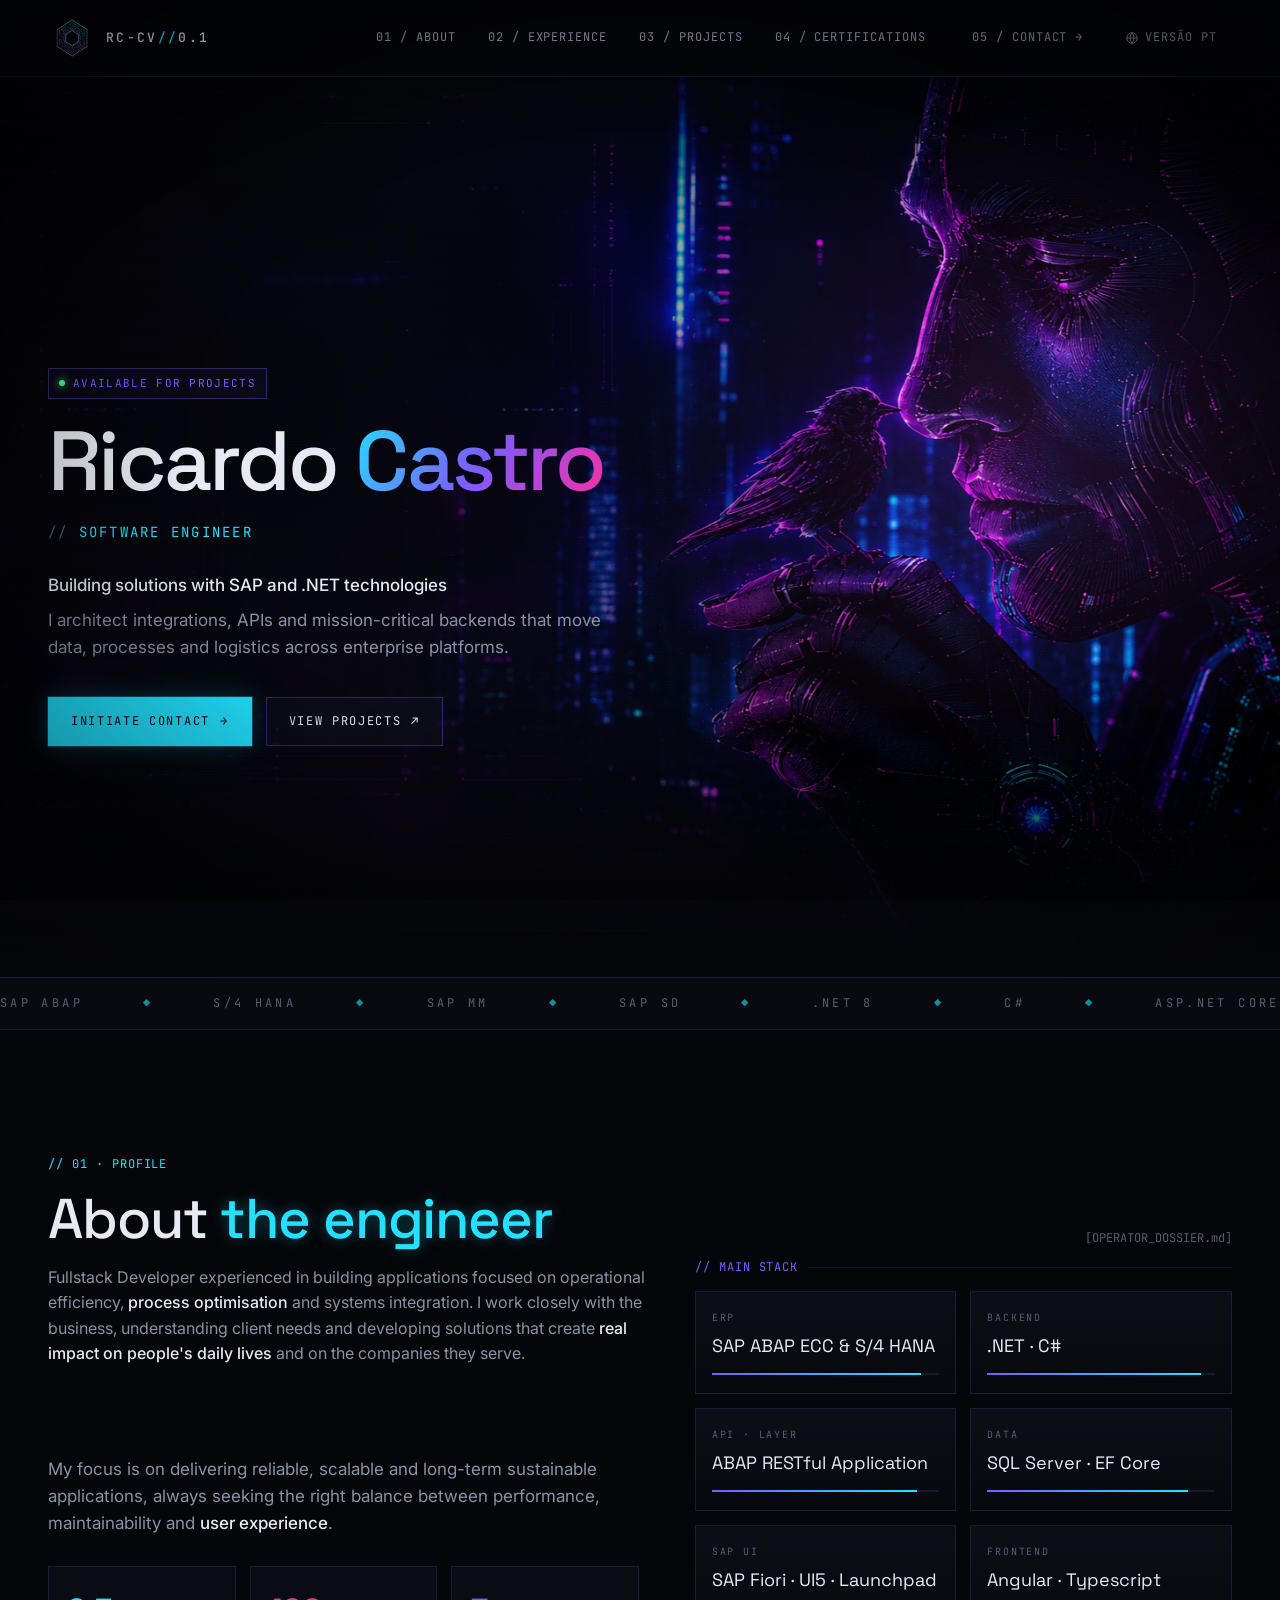
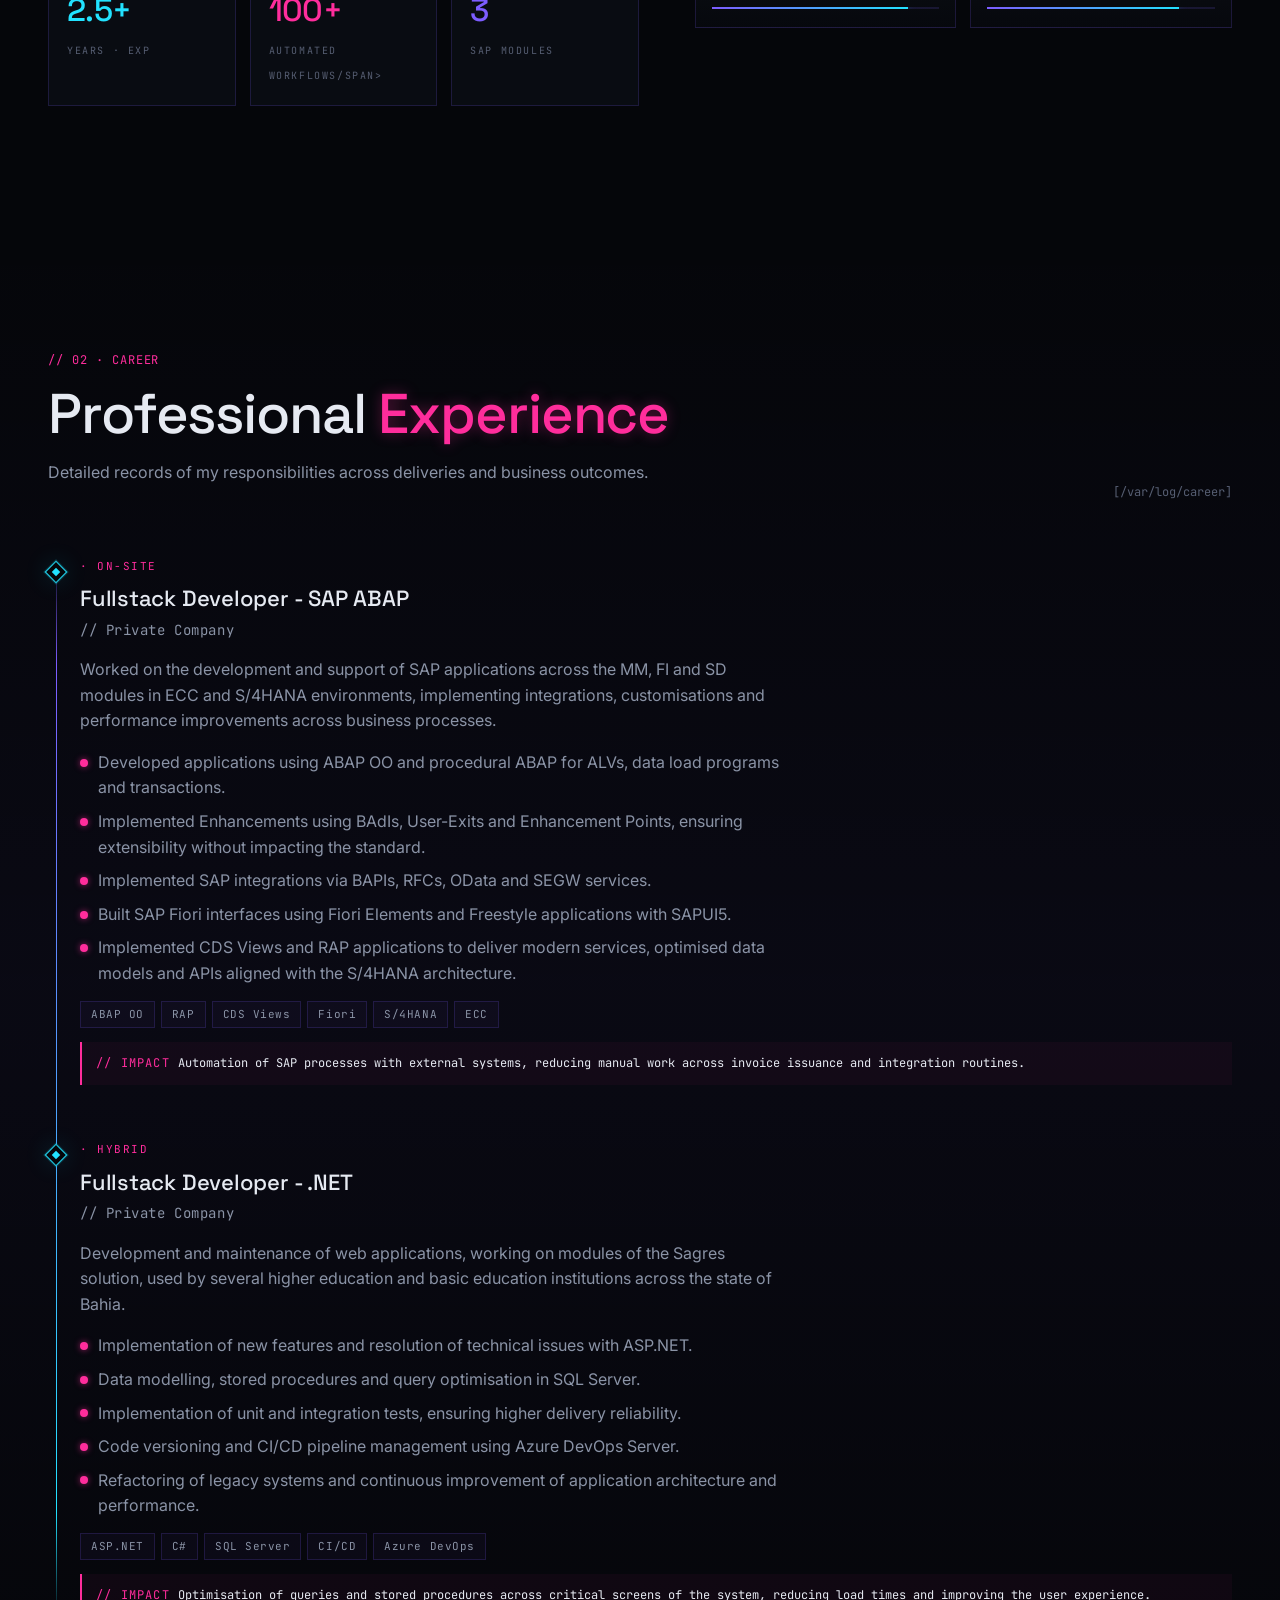
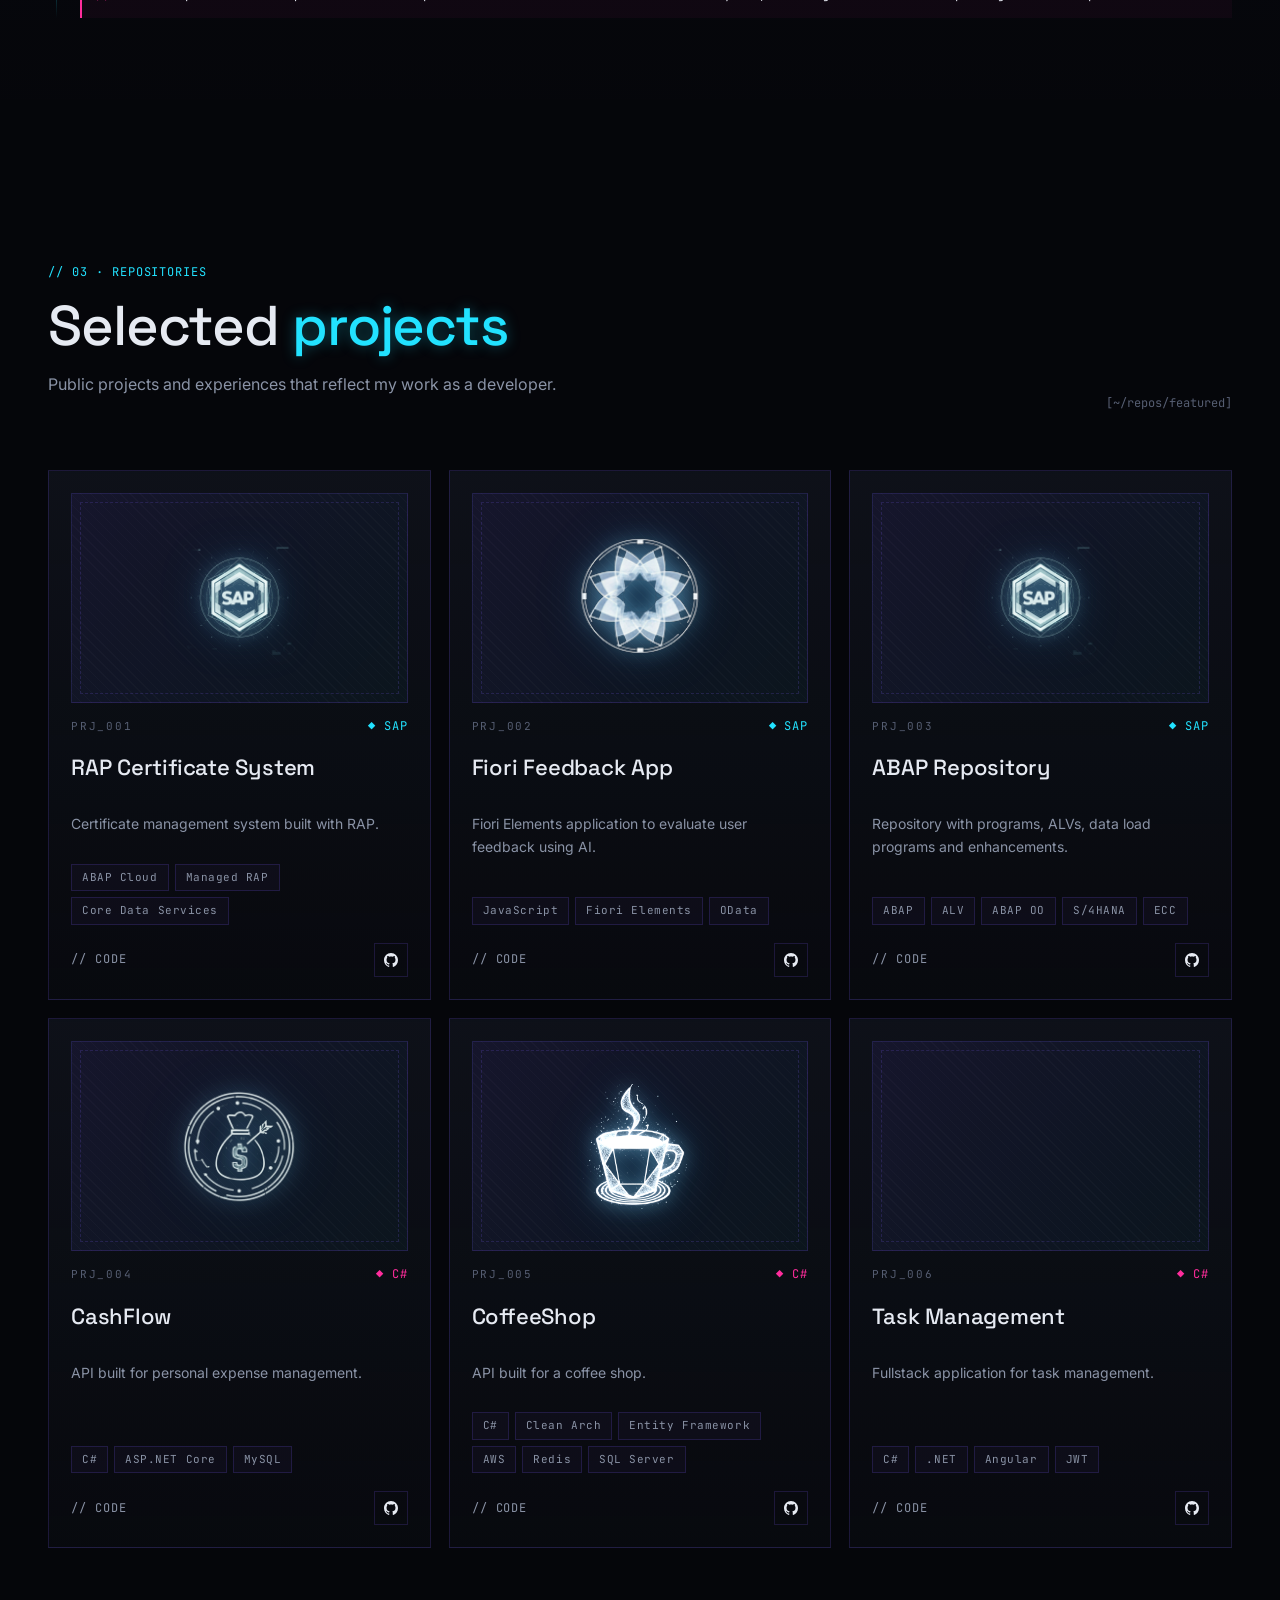
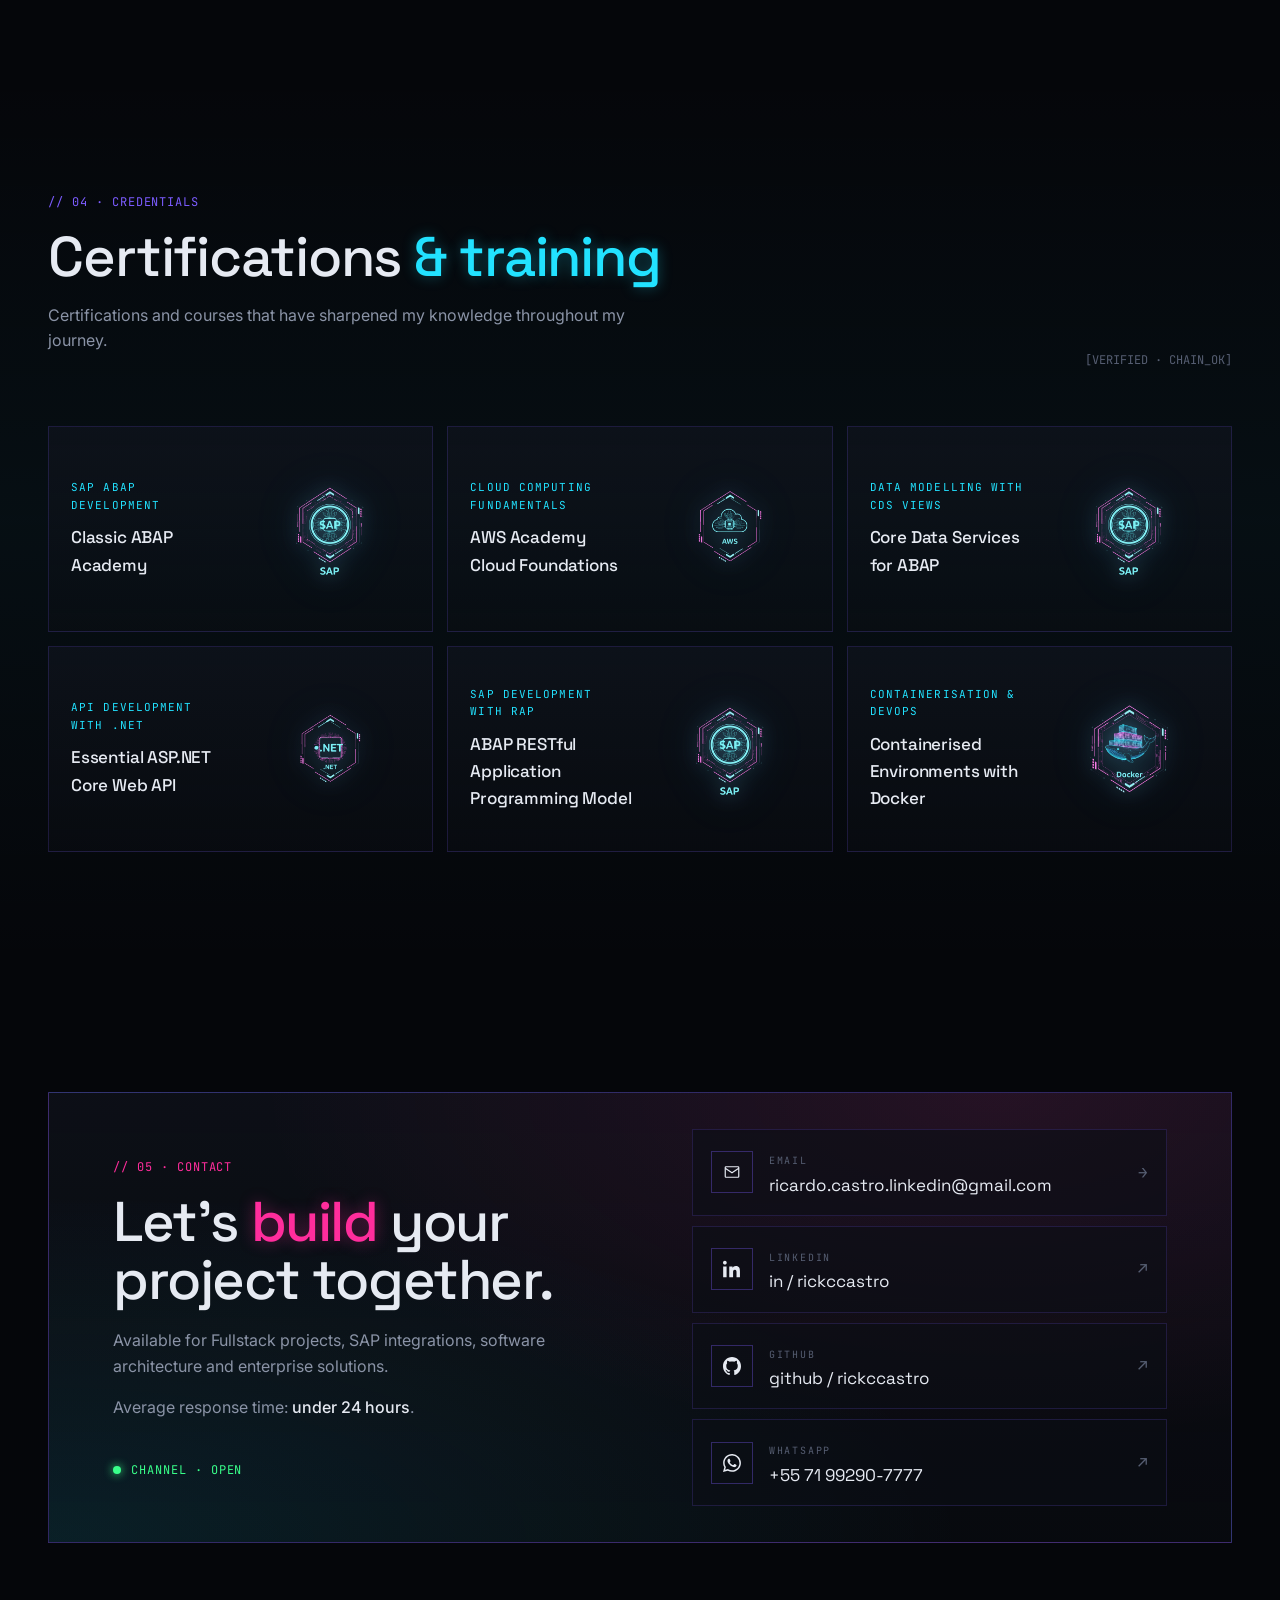
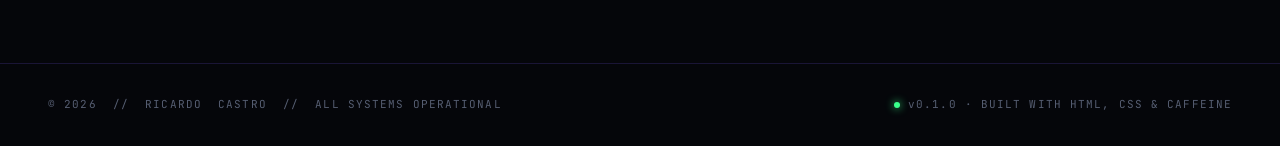
==== commit e05ed25d: "fix: correção do nome no footer" ====
--- a/index-en.html
+++ b/index-en.html
@@ -959,7 +959,7 @@
     <footer class="footer">
       <div class="container footer__inner">
         <div>
-          © <span id="year"></span> &nbsp;//&nbsp; RICK&nbsp;C.&nbsp;CASTRO
+          © <span id="year"></span> &nbsp;//&nbsp; RICARDO &nbsp;CASTRO
           &nbsp;//&nbsp; ALL SYSTEMS OPERATIONAL
         </div>
         <div class="footer__status">
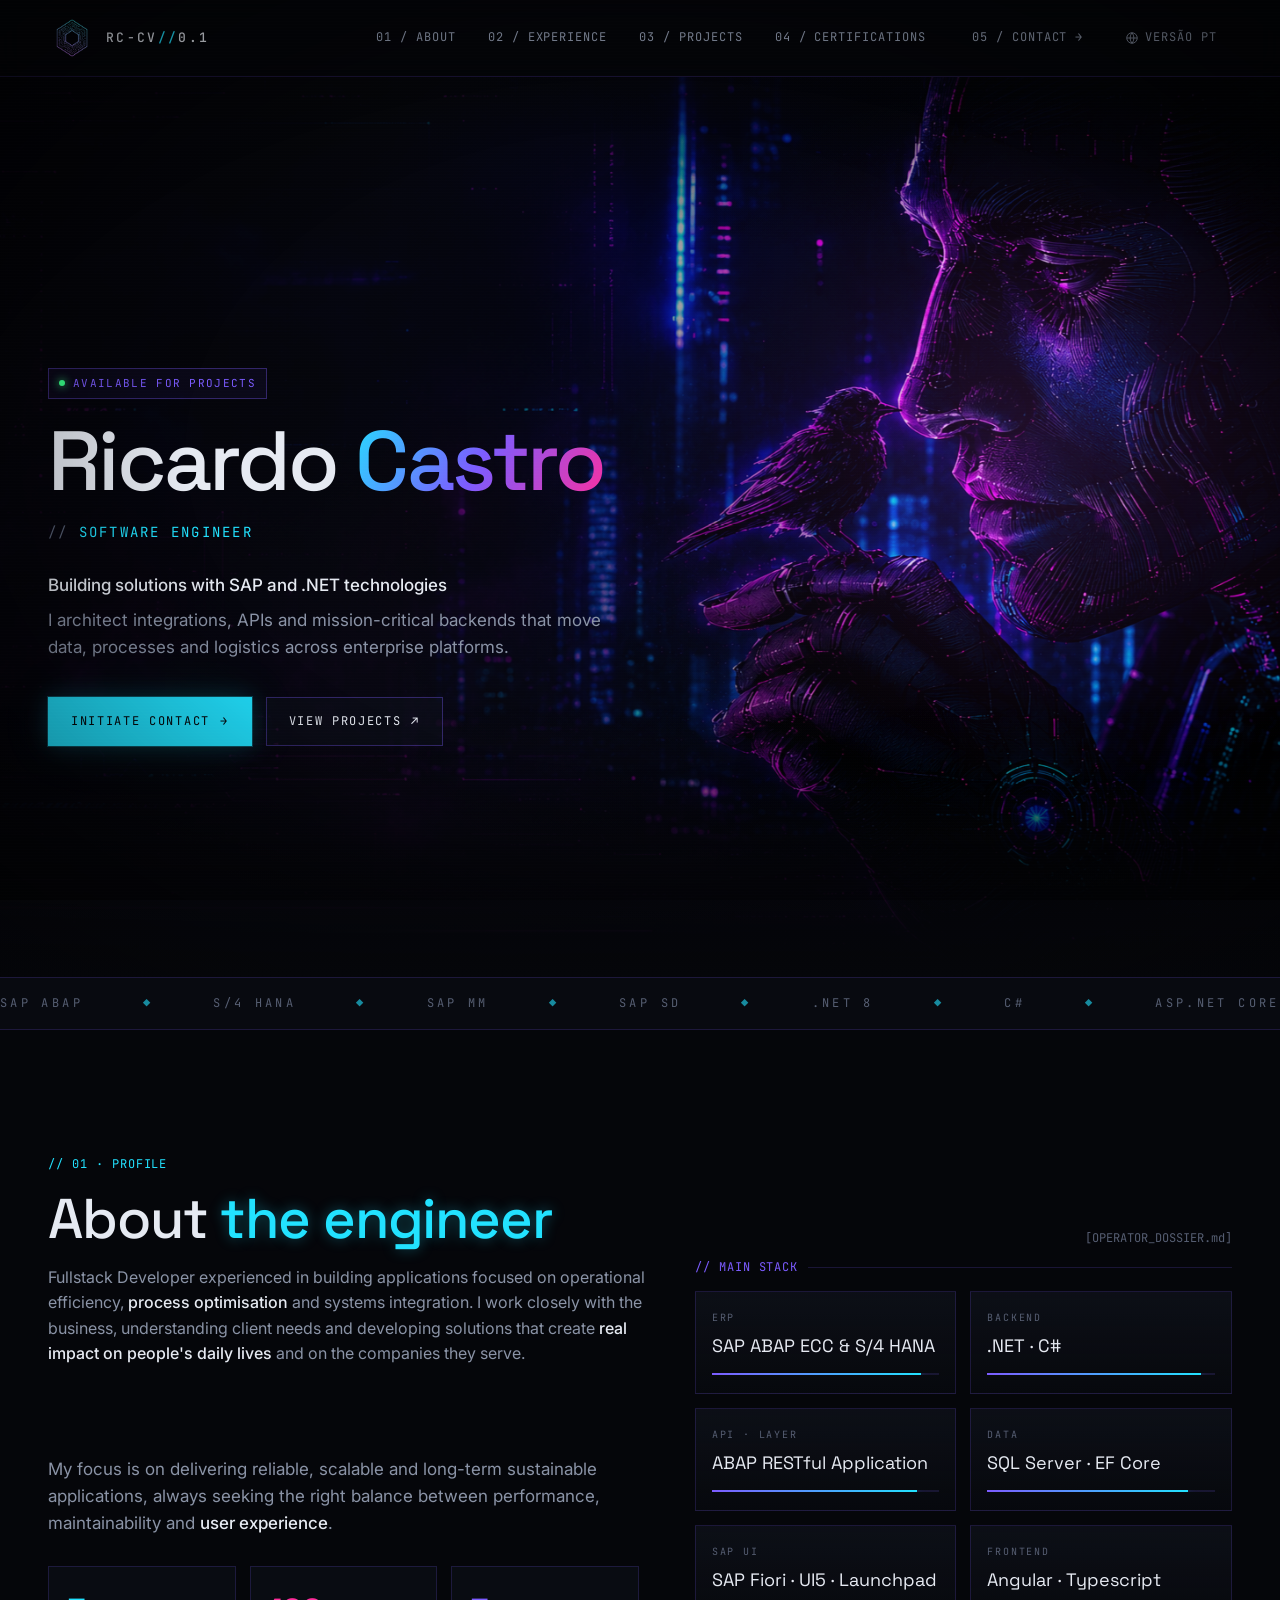
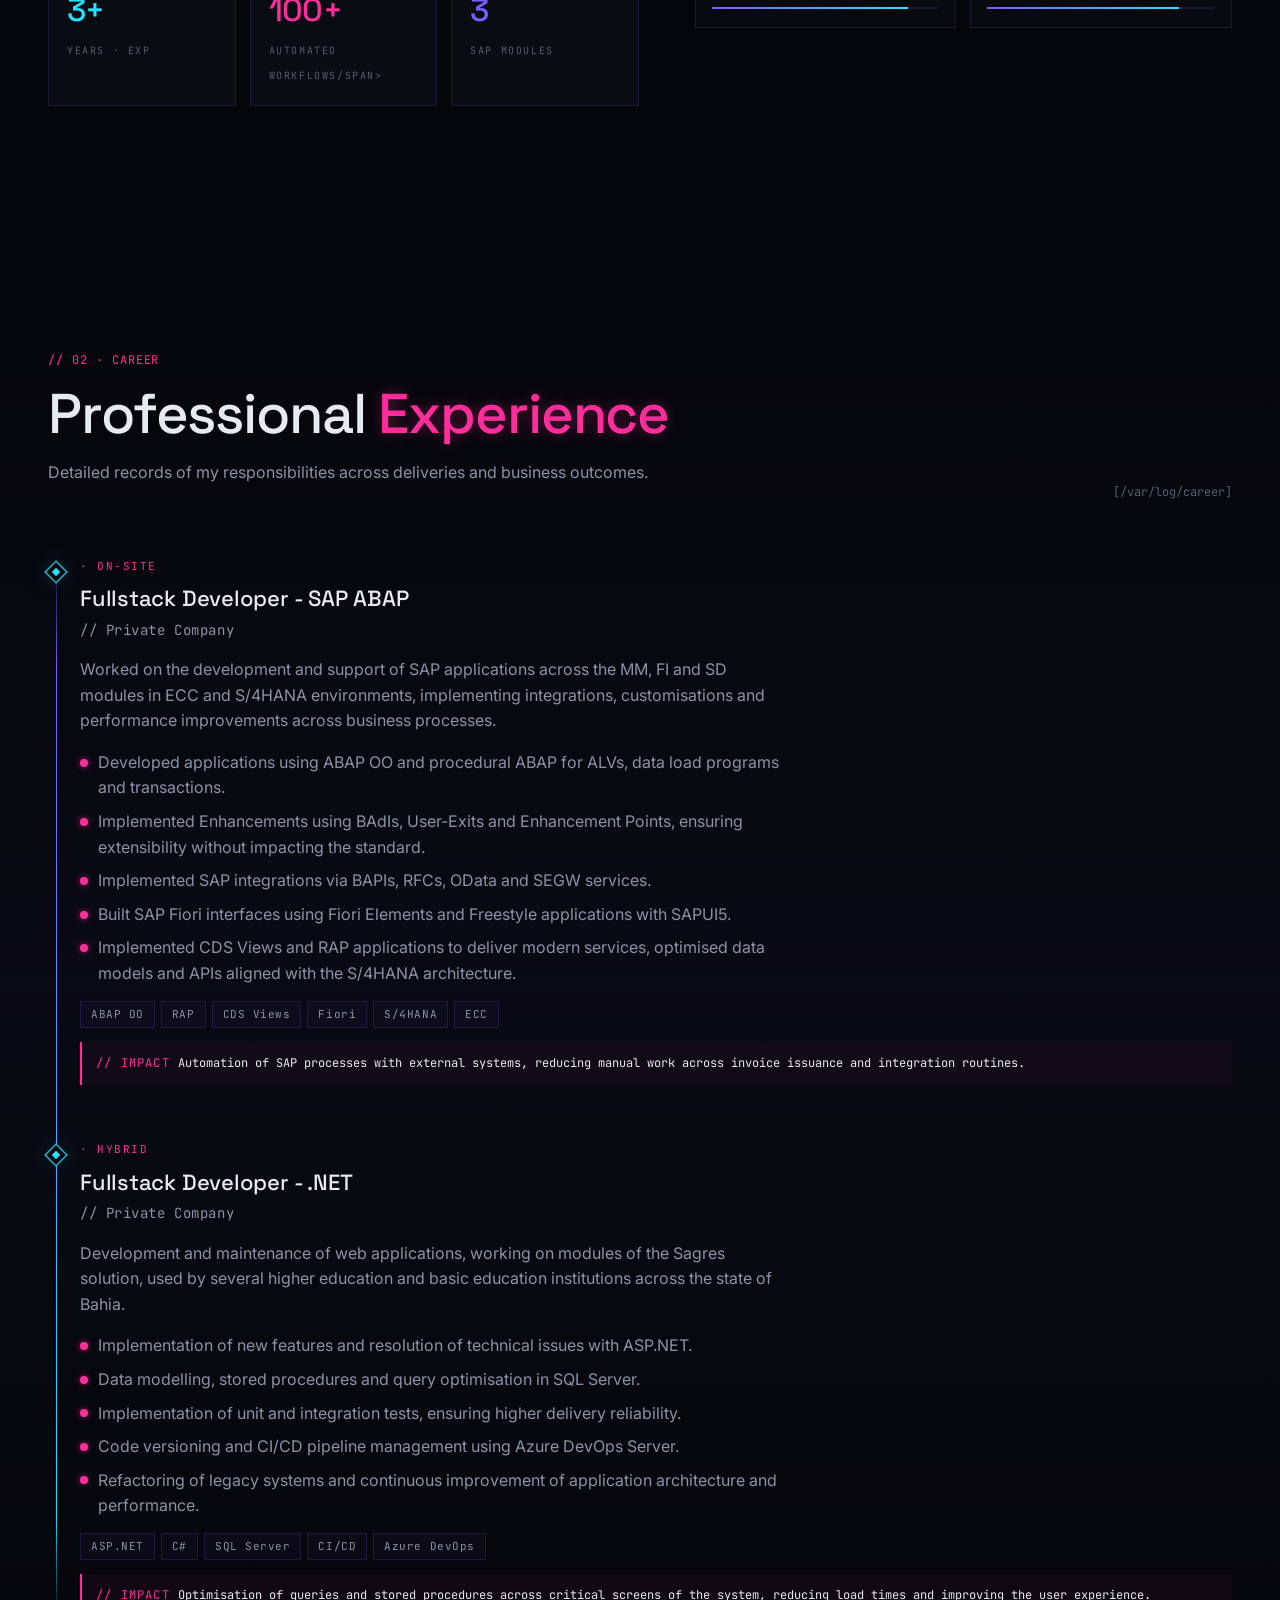
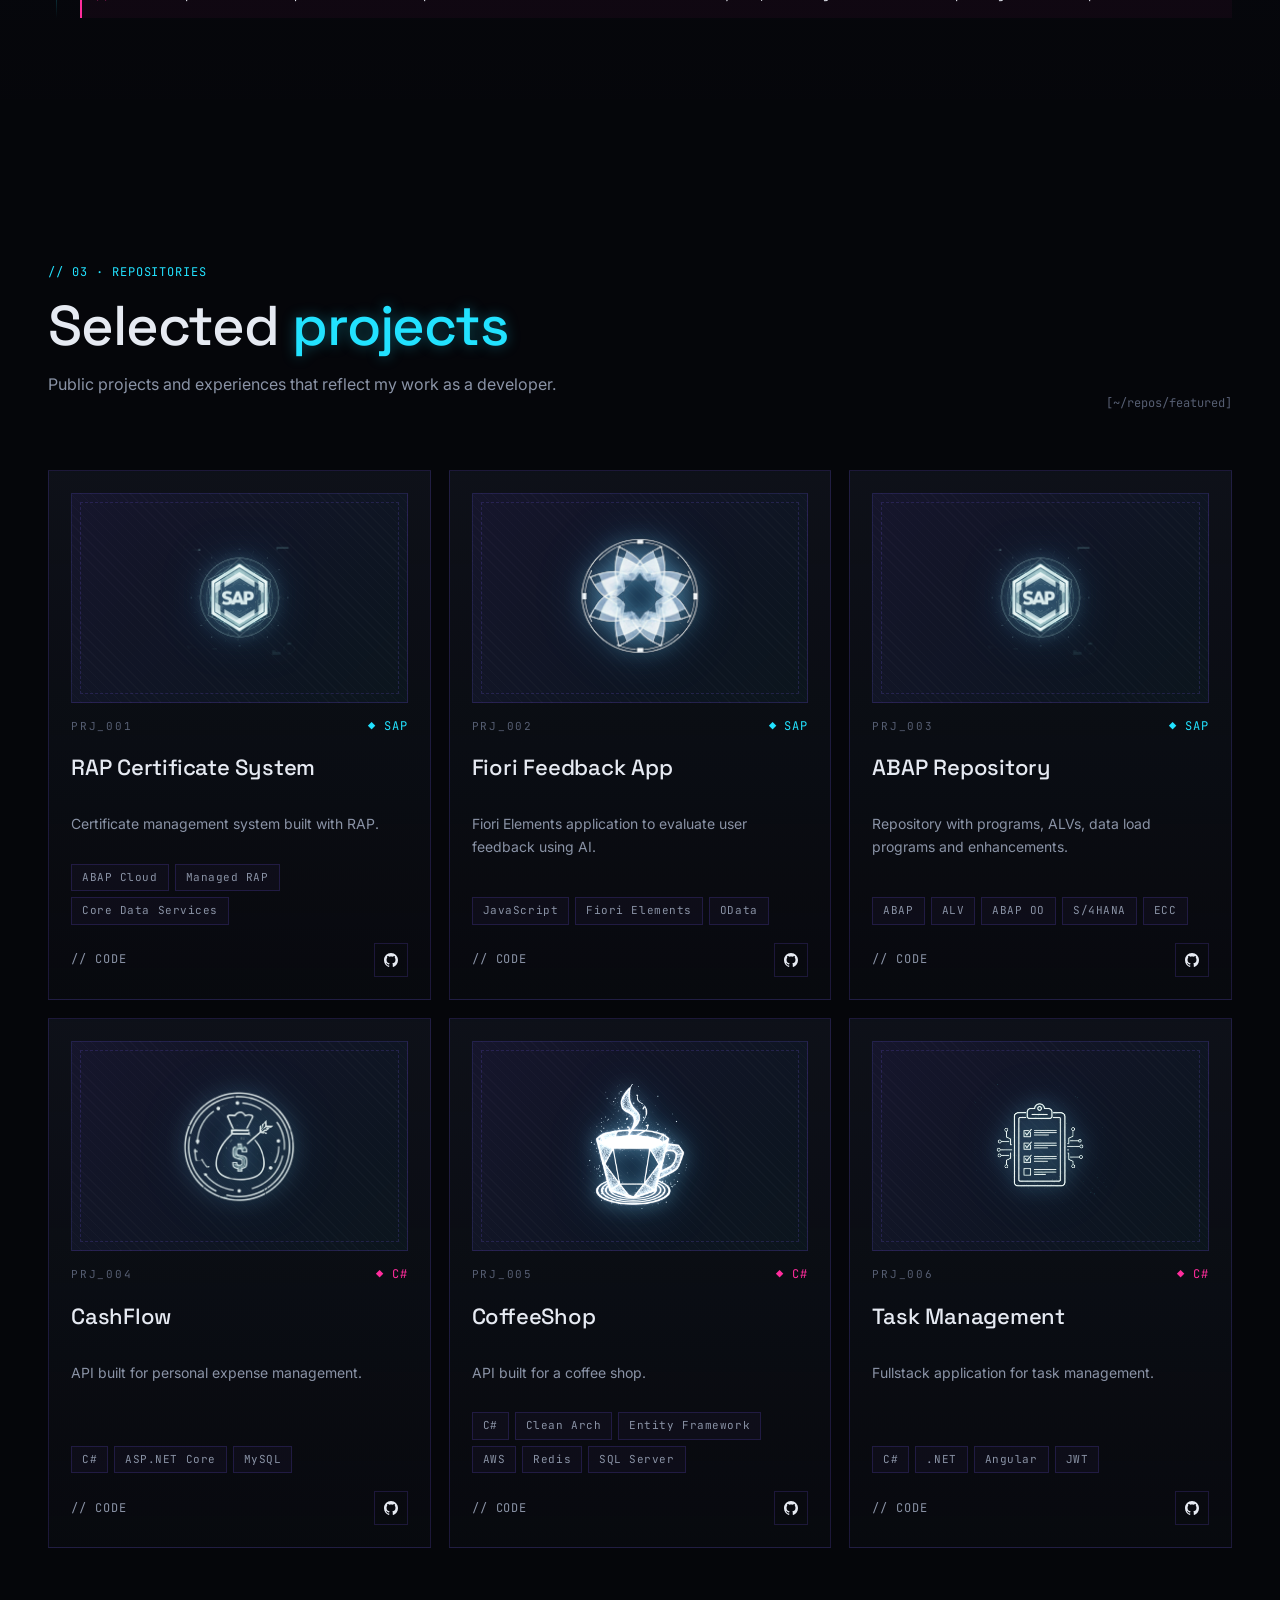
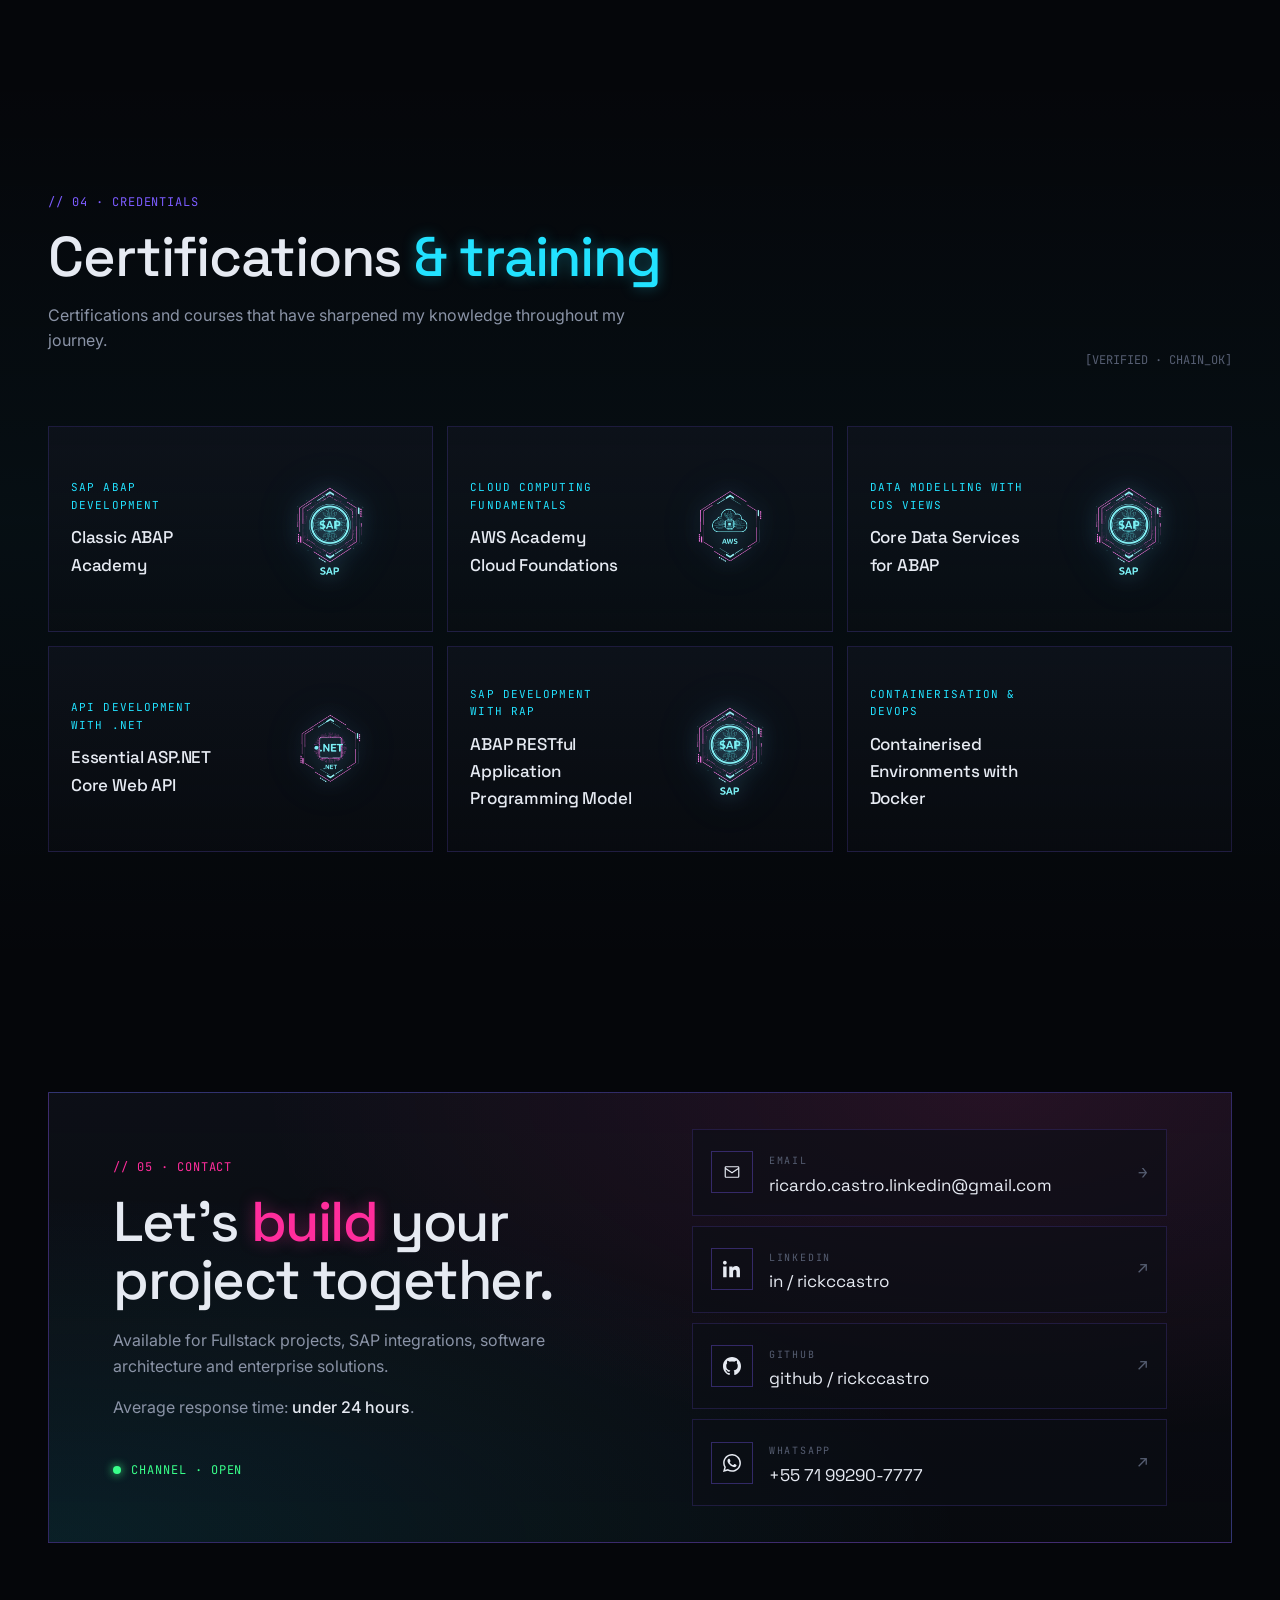
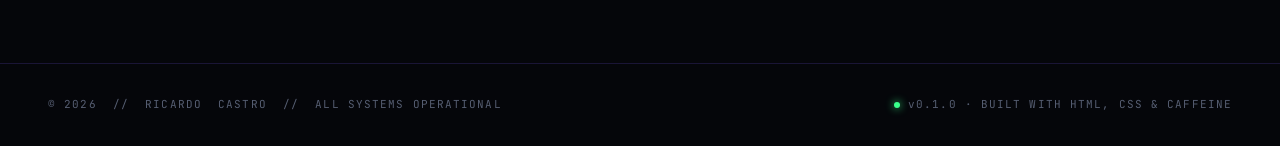
==== commit a1ae7fa9: "refactor: remocao do local Co-Authored-By: Claude Opus 4.8 <noreply@anthropic.com>" ====
--- a/index-en.html
+++ b/index-en.html
@@ -177,7 +177,7 @@
             </div>
             <div class="metrics" role="list">
               <div class="metric" role="listitem">
-                <b>2.5+</b><span>YEARS · EXP</span>
+                <b>3+</b><span>YEARS · EXP</span>
               </div>
               <div class="metric" role="listitem">
                 <b>100+</b><span>AUTOMATED WORKFLOWS/span>
--- a/styles.css
+++ b/styles.css
@@ -355,7 +355,7 @@
 
 /* ---------- ABOUT ---------- */
 .about__grid { display: grid; grid-template-columns: 1fr; gap: 36px; align-items: start; }
-@media (min-width: 881px) {
+@media (min-width: 1200px) {
   .about__grid { grid-template-columns: 1.1fr 1fr; gap: 56px; }
   .about__grid > .stack-lift { margin-top: -210px; }
 }
@@ -461,7 +461,7 @@
 /* ---------- PROJECTS ---------- */
 .projects__grid { display: grid; grid-template-columns: 1fr; gap: 18px; }
 @media (min-width: 641px) { .projects__grid { grid-template-columns: repeat(2, 1fr); } }
-@media (min-width: 981px) { .projects__grid { grid-template-columns: repeat(3, 1fr); } }
+@media (min-width: 1200px) { .projects__grid { grid-template-columns: repeat(3, 1fr); } }
 
 .card {
   position: relative;
@@ -531,7 +531,7 @@
 /* ---------- CERTIFICATIONS ---------- */
 .certs__grid { display: grid; grid-template-columns: 1fr; gap: 14px; }
 @media (min-width: 641px) { .certs__grid { grid-template-columns: repeat(2, 1fr); } }
-@media (min-width: 981px) { .certs__grid { grid-template-columns: repeat(3, 1fr); } }
+@media (min-width: 1200px) { .certs__grid { grid-template-columns: repeat(3, 1fr); } }
 .cert {
   border: 1px solid var(--line);
   padding: 18px;
